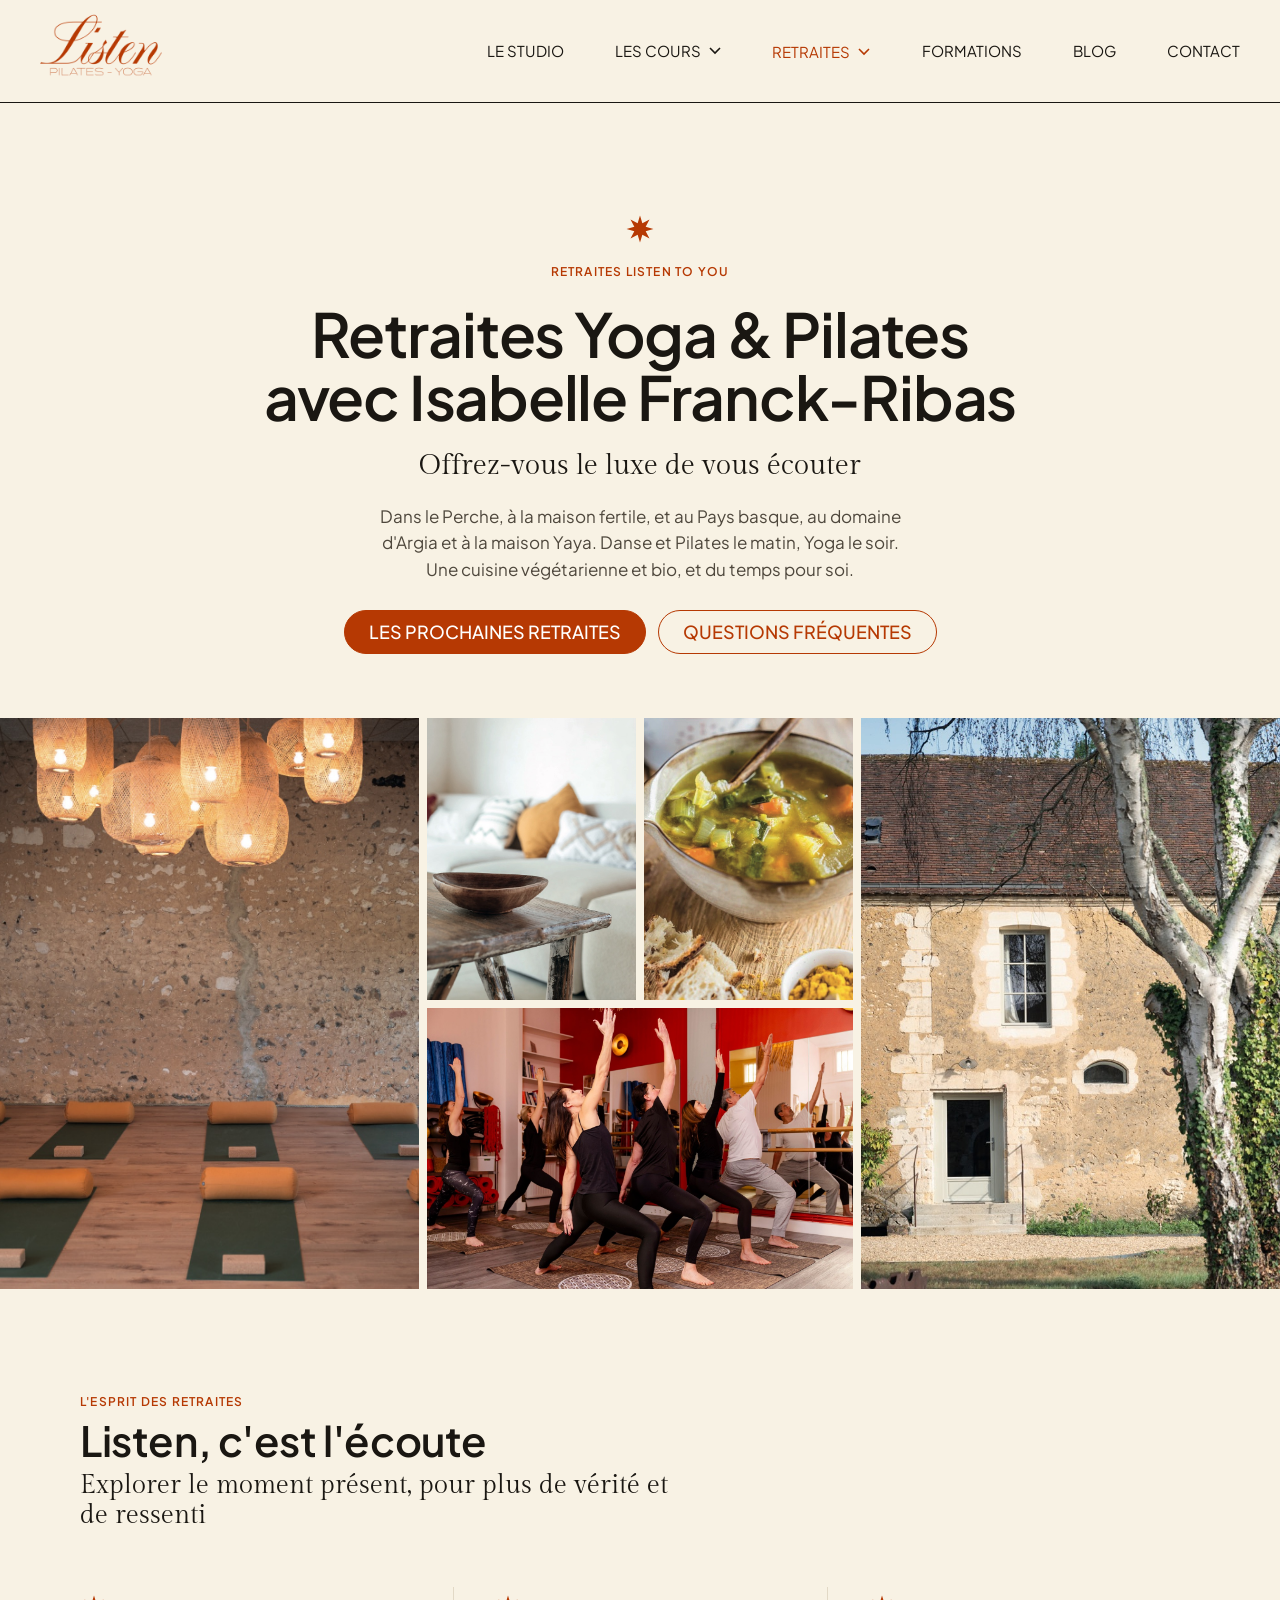
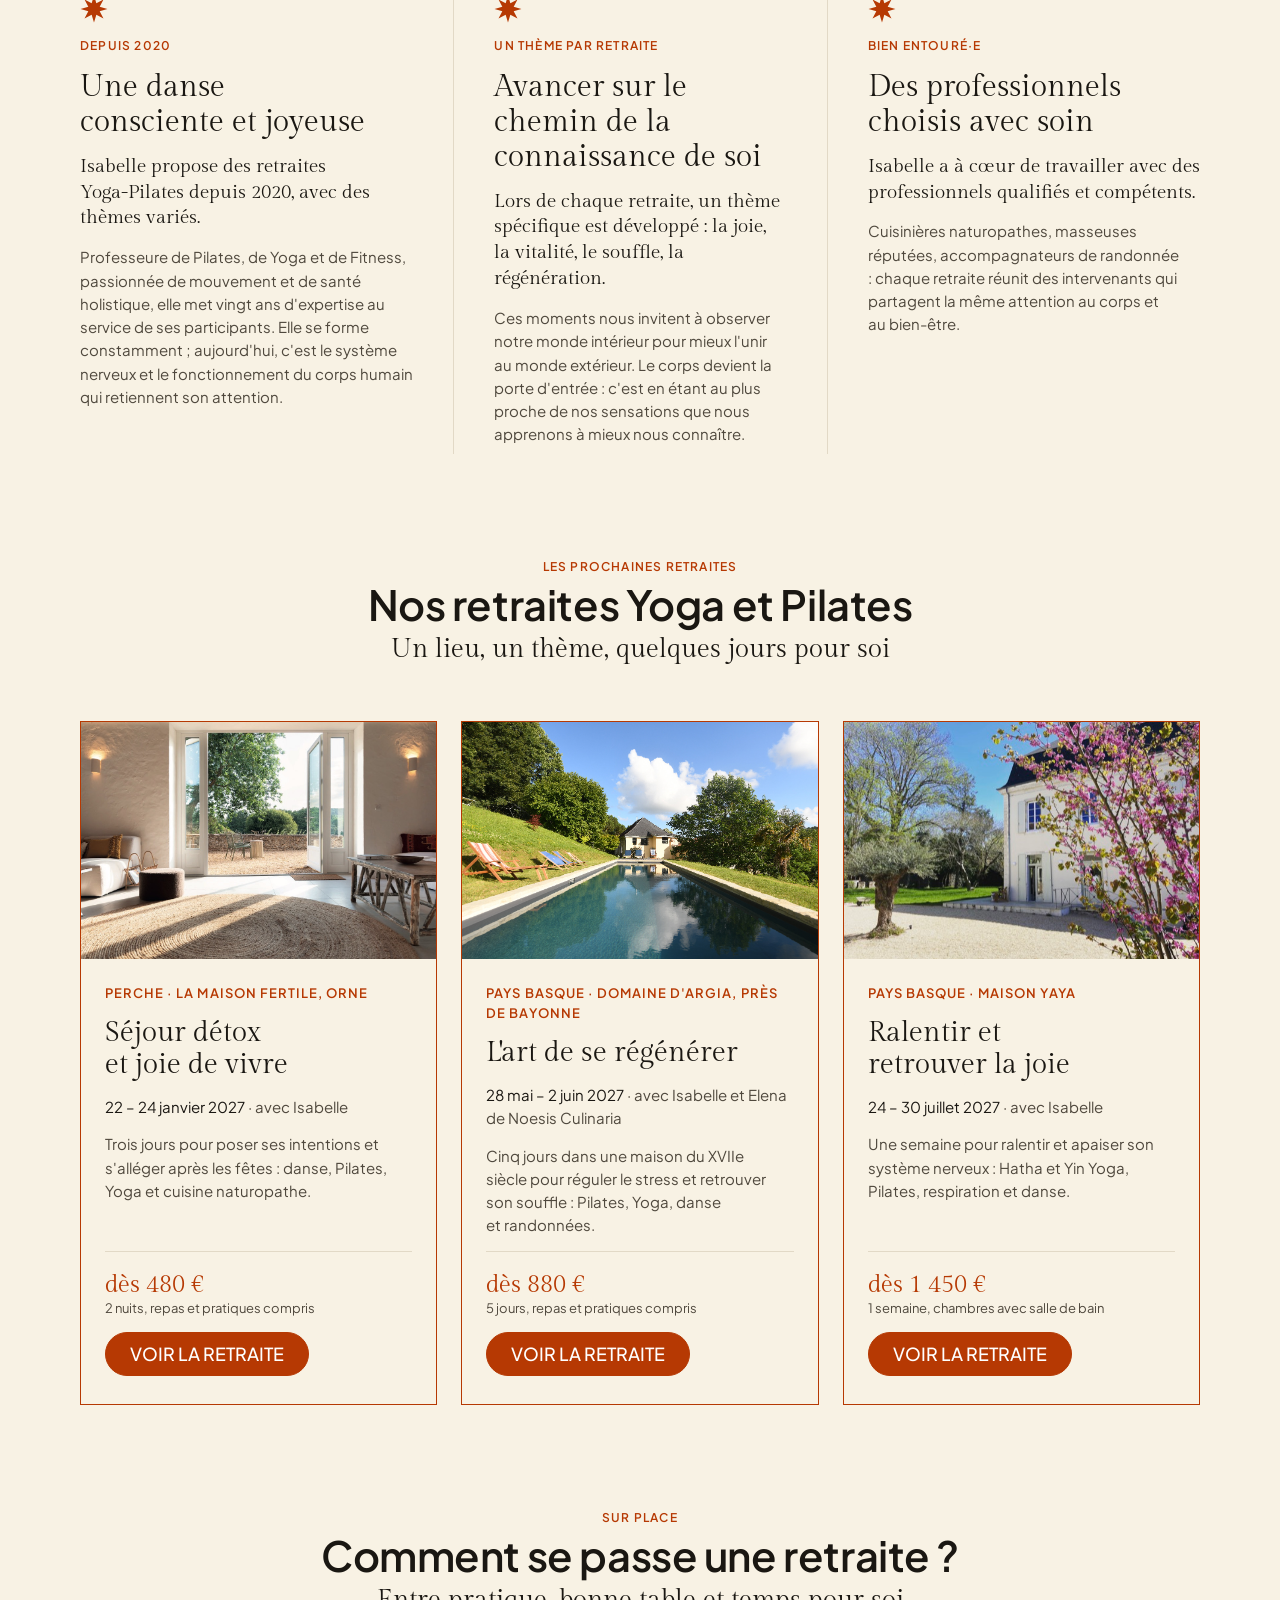
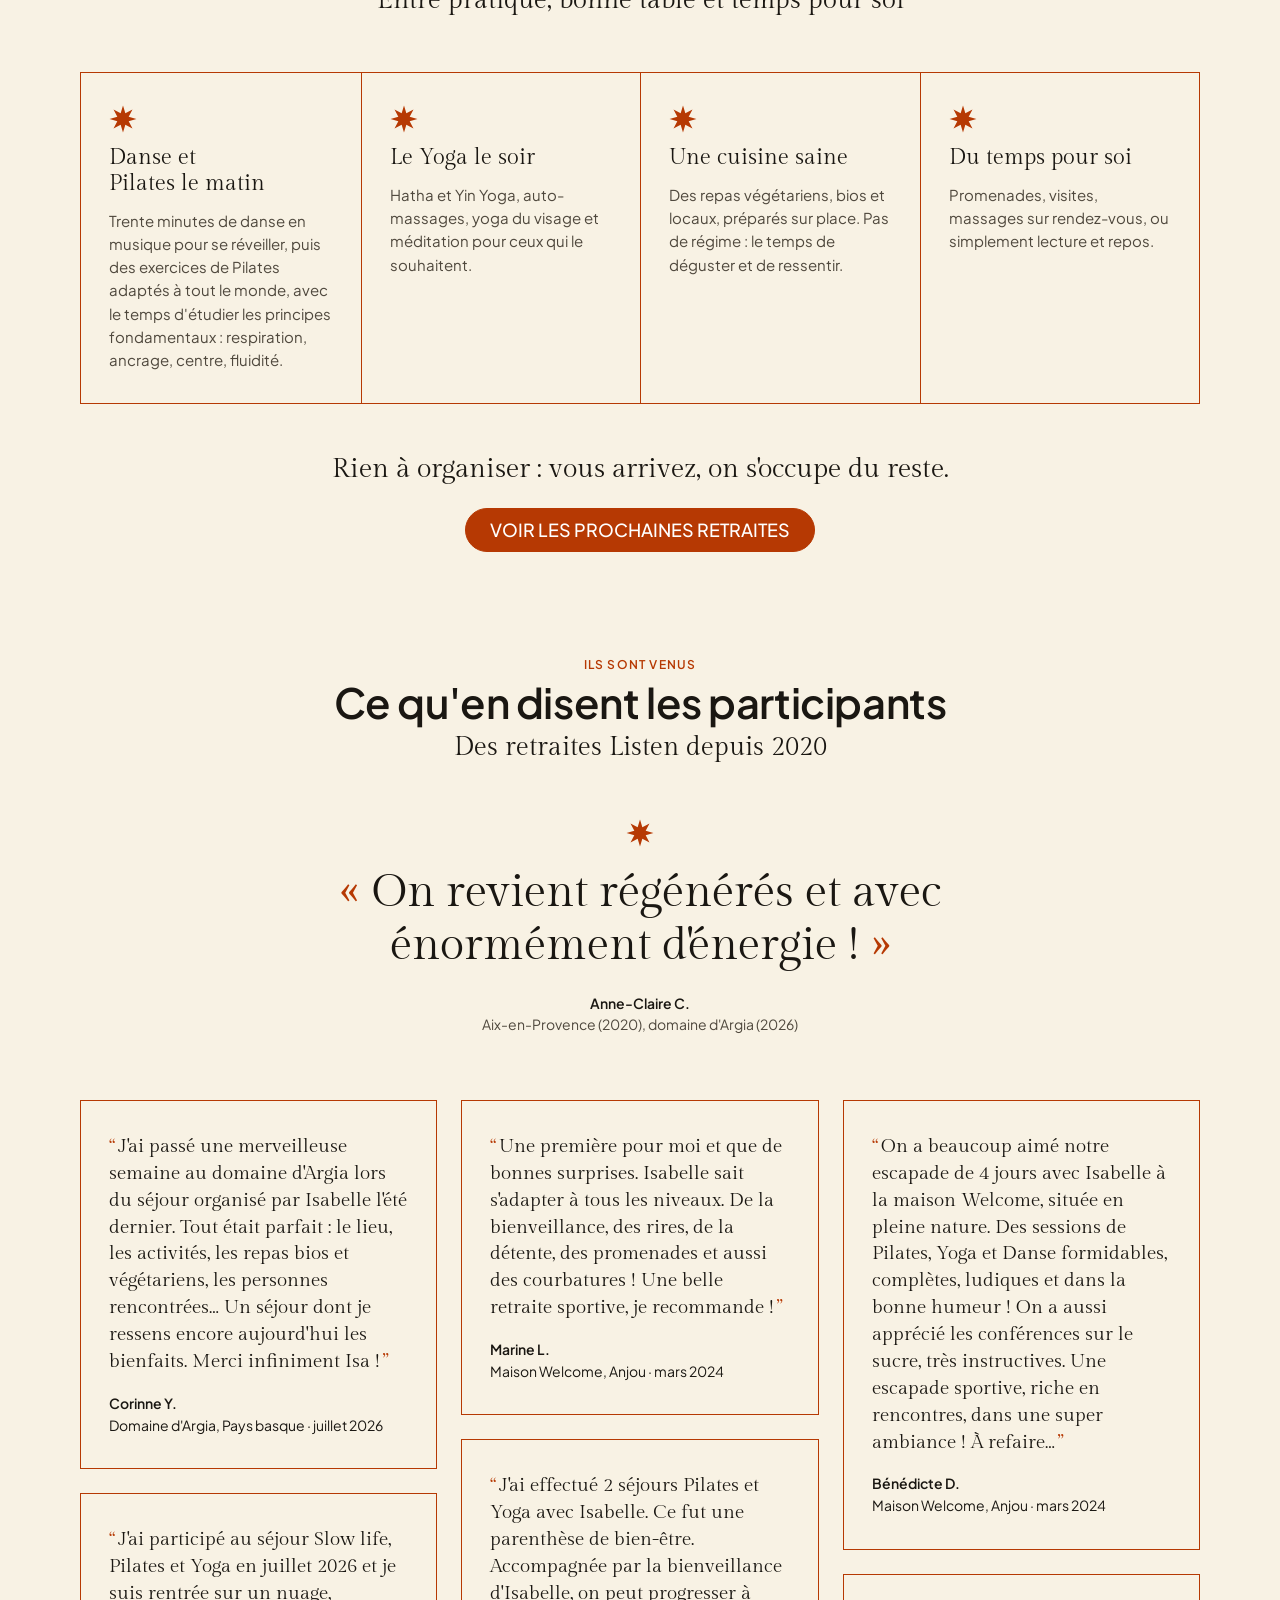
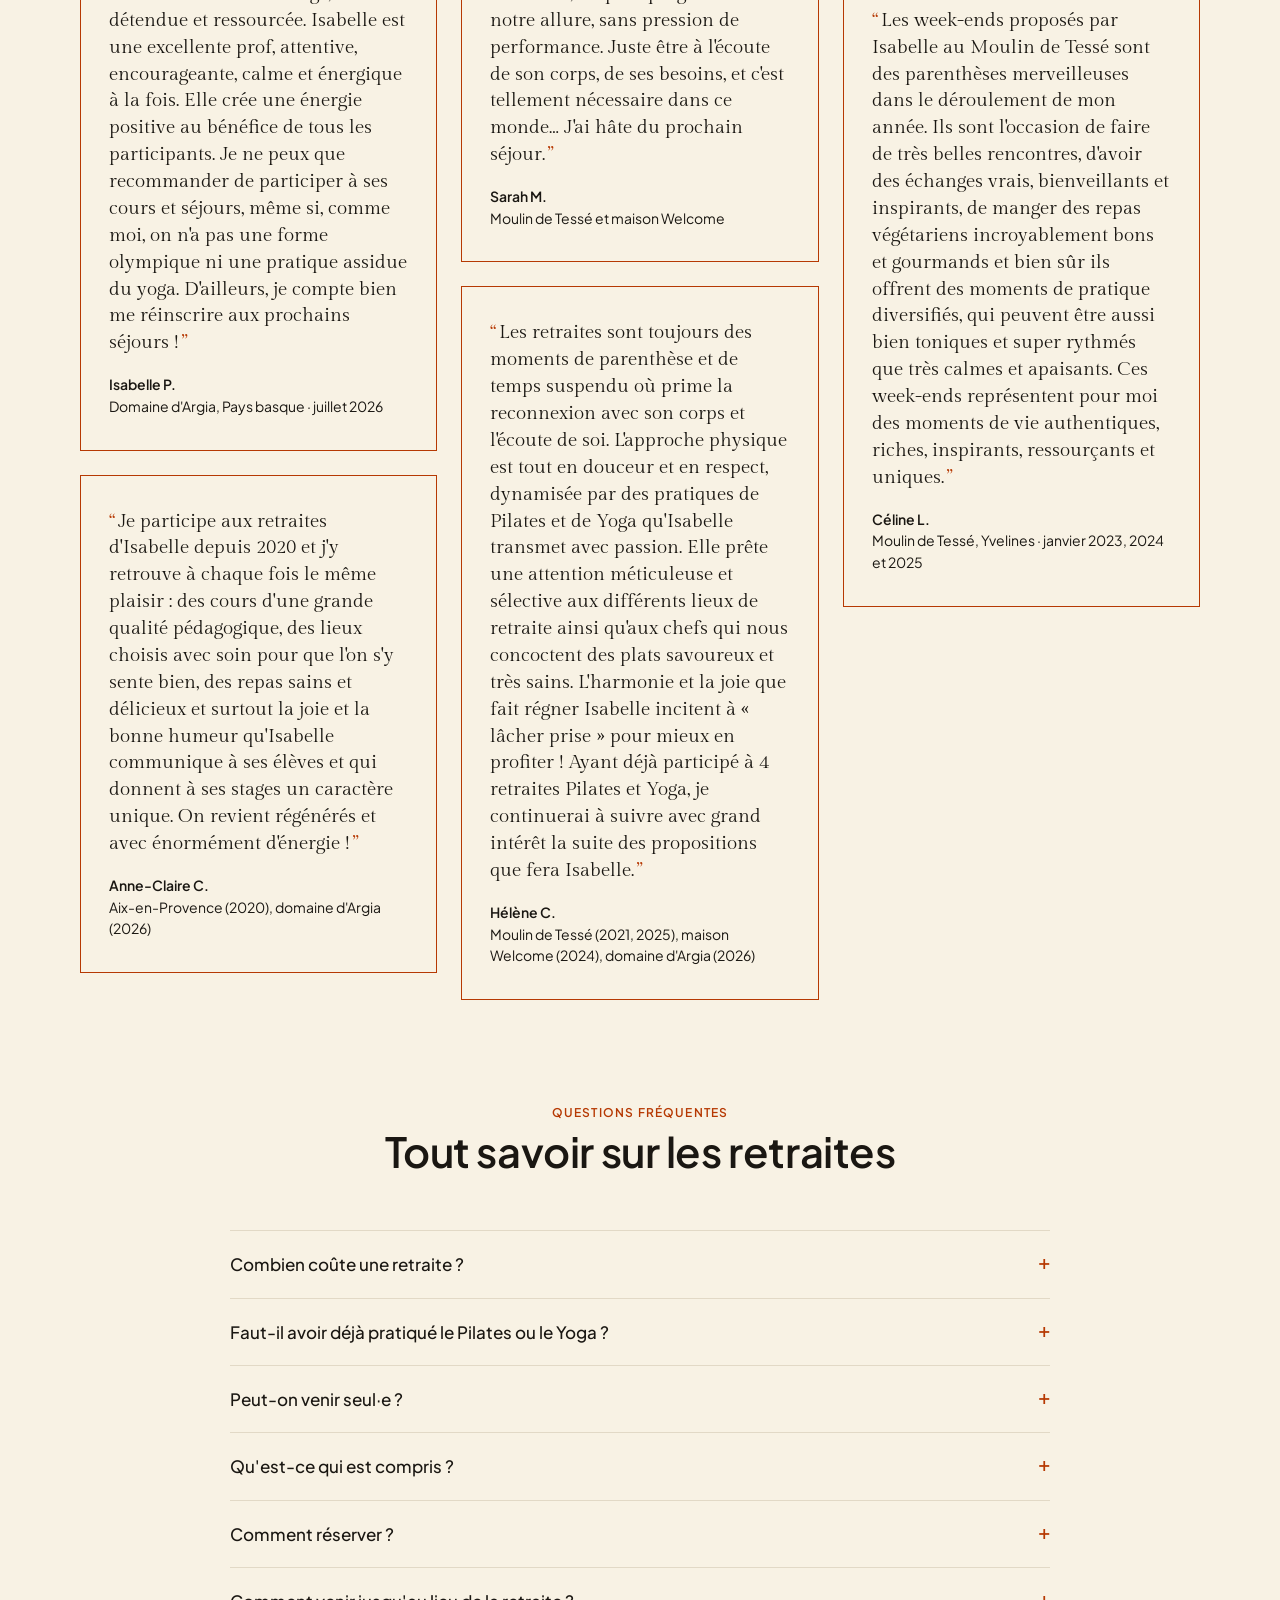
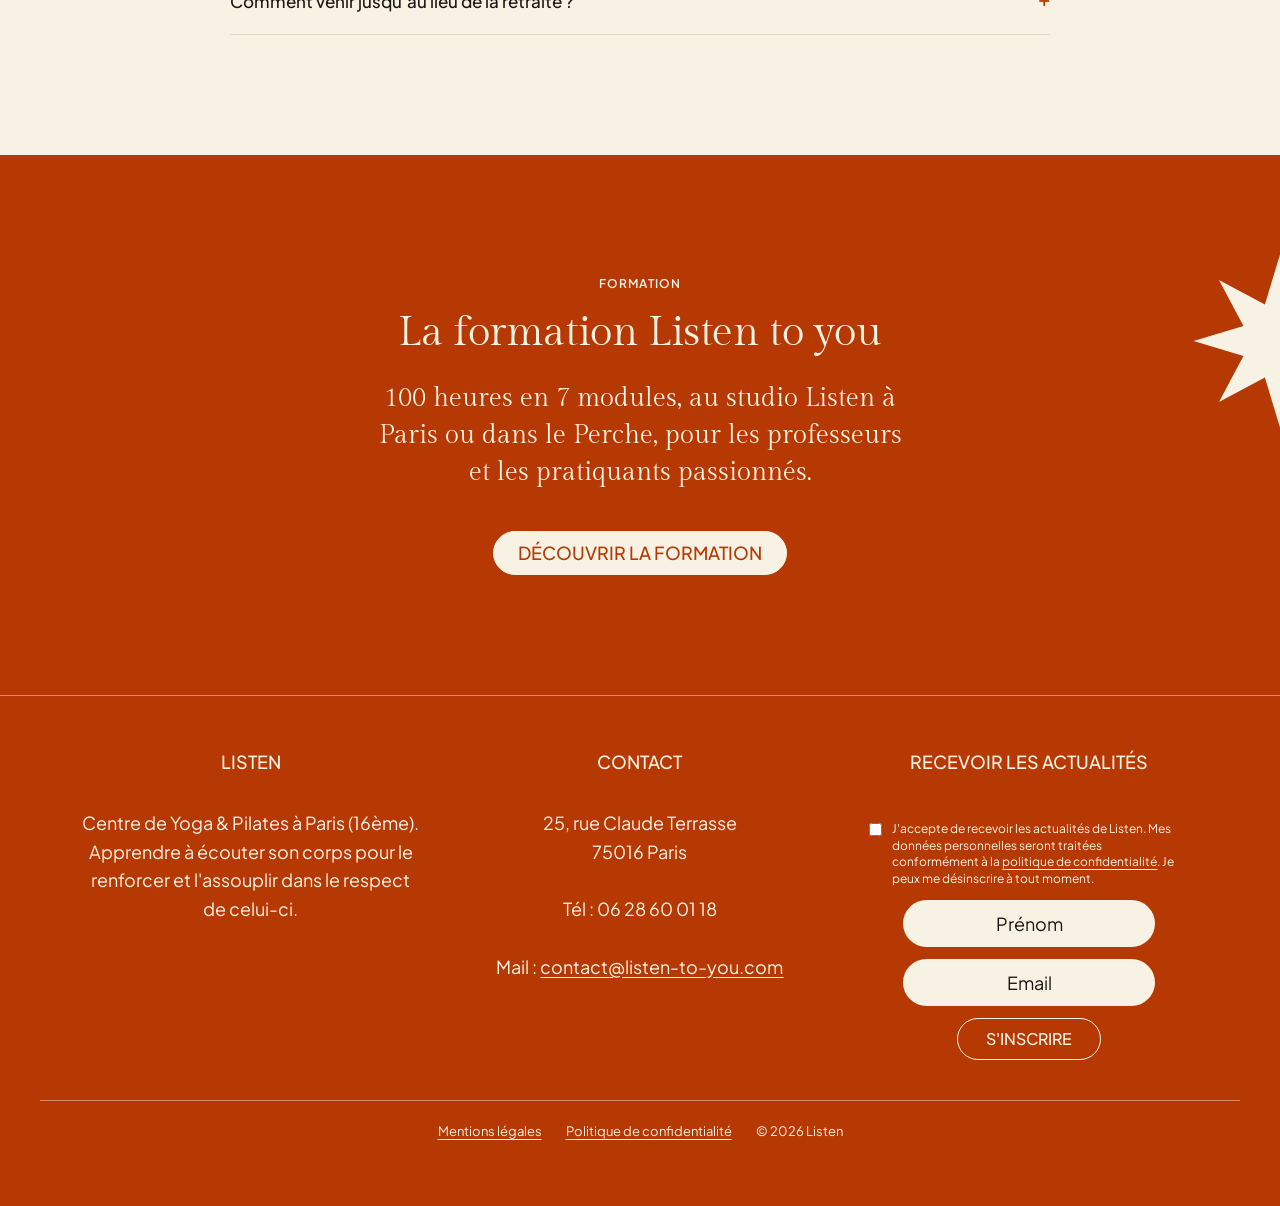
==== retraites.html @ 4baa6761 "Retours cliente : Argia et Yaya (dates, tarifs, programme, cuisine, avis) - Yaya : 24 – 30 juillet 2" ====
<!doctype html>
<html lang="fr">
<meta charset="utf-8">
<meta name="viewport" content="width=device-width, initial-scale=1, viewport-fit=cover">
<title>Retraites Yoga et Pilates · Perche et Pays basque | Listen</title>
<meta name="description" content="Retraites Yoga et Pilates avec Isabelle Franck-Ribas : week-end détox dans le Perche du 22 au 24 janvier 2027, dès 480 €, et retraite au Pays basque au printemps. Repas végétariens et bio compris.">
<meta property="og:title" content="Retraites Yoga et Pilates · Perche et Pays basque | Listen">
<meta property="og:description" content="Retraites Yoga et Pilates avec Isabelle Franck-Ribas : week-end détox dans le Perche du 22 au 24 janvier 2027, dès 480 €, et retraite au Pays basque au printemps. Repas végétariens et bio compris.">
<!-- og:image : à remplacer par l'URL absolue de l'image sur WordPress -->
<meta property="og:image" content="images/hero.jpg">
<meta property="og:type" content="website">
<!-- Données structurées : à compléter à la mise en ligne avec les URL absolues (url, logo, image) -->
<script type="application/ld+json">
{
  "@context": "https://schema.org",
  "@type": "Organization",
  "name": "Listen",
  "description": "Centre de Yoga et de Pilates à Paris (16e) qui organise des retraites Yoga et Pilates dans le Perche et au Pays basque.",
  "email": "contact@listen-to-you.com",
  "telephone": "+33 6 28 60 01 18",
  "address": { "@type": "PostalAddress", "streetAddress": "25, rue Claude Terrasse", "postalCode": "75016", "addressLocality": "Paris", "addressCountry": "FR" },
  "founder": { "@type": "Person", "name": "Isabelle Franck-Ribas", "jobTitle": "Professeure de Pilates et de Yoga" }
}
</script>
<link rel="icon" href="data:image/svg+xml,%3Csvg xmlns='http://www.w3.org/2000/svg' viewBox='0 0 100 100'%3E%3Cpolygon fill='%23B63903' points='50,2 58.4,29.7 83.9,16.1 70.3,41.6 98,50 70.3,58.4 83.9,83.9 58.4,70.3 50,98 41.6,70.3 16.1,83.9 29.7,58.4 2,50 29.7,41.6 16.1,16.1 41.6,29.7'/%3E%3C/svg%3E">
<meta name="claude:viewport-fit-sides" content="cover">
<link rel="preconnect" href="https://fonts.googleapis.com">
<link rel="preconnect" href="https://fonts.gstatic.com" crossorigin>
<link rel="stylesheet" href="https://fonts.googleapis.com/css2?family=Gilda+Display&family=Plus+Jakarta+Sans:wght@400;500;600&display=swap">
<link rel="stylesheet" href="css/retraites.css">

<svg width="0" height="0" style="position:absolute" aria-hidden="true">
  <symbol id="star" viewBox="0 0 100 100"><polygon fill="currentColor" points="50,2 58.4,29.7 83.9,16.1 70.3,41.6 98,50 70.3,58.4 83.9,83.9 58.4,70.3 50,98 41.6,70.3 16.1,83.9 29.7,58.4 2,50 29.7,41.6 16.1,16.1 41.6,29.7"/></symbol>
</svg>

<a class="skip" href="#top">Aller au contenu</a>
<header class="nav">
  <div class="wrap">
    <a class="logo" href="#top"><img src="images/logo-listen.png" alt="Listen, Pilates et Yoga" width="122" height="78"></a>
    <nav class="menu" aria-label="Menu principal">
      <a href="#">Le studio</a>
      <a href="#">Les cours <svg class="chev" viewBox="0 0 12 8" aria-hidden="true"><path d="M1 1l5 5 5-5" fill="none" stroke="currentColor" stroke-width="1.6"/></svg></a>
      <div class="has-sub">
        <a href="#top" aria-current="page">Retraites <svg class="chev" viewBox="0 0 12 8" aria-hidden="true"><path d="M1 1l5 5 5-5" fill="none" stroke="currentColor" stroke-width="1.6"/></svg></a>
        <div class="sub"><ul>
          <li><a href="sejour-perche.html"><small>Perche</small>La maison fertile</a></li>
          <li><a href="sejour-argia.html"><small>Pays basque</small>Domaine d'Argia</a></li>
          <li><a href="sejour-yaya.html"><small>Pays basque</small>Maison Yaya</a></li>
        </ul></div>
      </div>
      <a href="formations.html">Formations</a>
      <a href="#">Blog</a>
      <a href="#">Contact</a>
    </nav>
    <details class="menu-m">
      <summary>Menu</summary>
      <nav aria-label="Menu principal">
        <a href="#">Le studio</a>
        <a href="#">Les cours</a>
        <a href="#top" aria-current="page">Retraites</a>
        <a class="subl" href="sejour-perche.html">Perche · La maison fertile</a>
        <a class="subl" href="sejour-argia.html">Pays basque · Domaine d'Argia</a>
        <a class="subl" href="sejour-yaya.html">Pays basque · Maison Yaya</a>
        <a href="formations.html">Formations</a>
        <a href="#">Blog</a>
        <a href="#">Contact</a>
      </nav>
    </details>
  </div>
</header>

<main id="top">
  <!-- ============ HERO : les mots recherchés dans le H1, la phrase d'Isabelle en sous-titre ============ -->
  <section class="hero wrap" aria-labelledby="t-hero">
    <svg class="star" aria-hidden="true"><use href="#star"/></svg>
    <p class="kicker">Retraites Listen to you</p>
    <h1 id="t-hero">Retraites Yoga &amp; Pilates avec Isabelle Franck-Ribas</h1>
    <p class="sub">Offrez-vous le luxe de vous écouter</p>
    <p>Dans le Perche, à la maison fertile, et au Pays basque, au domaine d'Argia et à la maison Yaya. Danse et Pilates le matin, Yoga le soir. Une cuisine végétarienne et bio, et du temps pour soi.</p>
    <div class="hero-cta">
      <a class="btn" href="#retraites">Les prochaines retraites</a>
      <a class="btn btn-ghost" href="#faq">Questions fréquentes</a>
    </div>
  </section>

  <!-- ============ GALERIE D'OUVERTURE ============ -->
  <section class="gallery-band" aria-label="Les retraites en images">
    <div class="gallery">
      <img src="images/lieu-studio.jpg" alt="La salle de pratique de la maison fertile, dans le Perche, sous des suspensions en osier" loading="lazy" width="1066" height="1259">
      <img src="images/lieu-salon-detail.jpg" alt="Un canapé aux coussins colorés dans le salon de la maison fertile" loading="lazy" width="710" height="887">
      <img src="images/sejour-cuisine.jpg" alt="Un bouillon de légumes maison servi pendant une retraite" loading="lazy" width="1080" height="1069">
      <img src="images/studio-yoga.jpg" alt="Une séance de Hatha Yoga en groupe avec Isabelle" loading="lazy" width="1400" height="934">
      <img src="images/lieu-facade.jpg" alt="La façade en pierre de la maison fertile, dans le Perche" loading="lazy" width="700" height="883">
    </div>
  </section>

  <!-- ============ L'ESPRIT DES RETRAITES : trois colonnes, avant les dates ============ -->
  <section class="wrap" id="esprit" aria-labelledby="t-esprit">
    <div class="head">
      <p class="kicker">L'esprit des retraites</p>
      <h2 id="t-esprit">Listen, c'est l'écoute</h2>
      <p class="serif">Explorer le moment présent, pour plus de vérité et de ressenti</p>
    </div>
    <div class="spirit">
      <div class="spirit-col">
        <svg class="star" aria-hidden="true"><use href="#star"/></svg>
        <p class="kicker">Depuis 2020</p>
        <h3>Une danse consciente et joyeuse</h3>
        <p class="lede">Isabelle propose des retraites Yoga-Pilates depuis 2020, avec des thèmes variés.</p>
        <p>Professeure de Pilates, de Yoga et de Fitness, passionnée de mouvement et de santé holistique, elle met vingt ans d'expertise au service de ses participants. Elle se forme constamment ; aujourd'hui, c'est le système nerveux et le fonctionnement du corps humain qui retiennent son attention.</p>
      </div>
      <div class="spirit-col">
        <svg class="star" aria-hidden="true"><use href="#star"/></svg>
        <p class="kicker">Un thème par retraite</p>
        <h3>Avancer sur le chemin de la connaissance de soi</h3>
        <p class="lede">Lors de chaque retraite, un thème spécifique est développé : la joie, la vitalité, le souffle, la régénération.</p>
        <p>Ces moments nous invitent à observer notre monde intérieur pour mieux l'unir au monde extérieur. Le corps devient la porte d'entrée : c'est en étant au plus proche de nos sensations que nous apprenons à mieux nous connaître.</p>
      </div>
      <div class="spirit-col">
        <svg class="star" aria-hidden="true"><use href="#star"/></svg>
        <p class="kicker">Bien entouré·e</p>
        <h3>Des professionnels choisis avec soin</h3>
        <p class="lede">Isabelle a à cœur de travailler avec des professionnels qualifiés et compétents.</p>
        <p>Cuisinières naturopathes, masseuses réputées, accompagnateurs de randonnée : chaque retraite réunit des intervenants qui partagent la même attention au corps et au bien-être.</p>
      </div>
    </div>
  </section>

  <!-- ============ RETRAITES : remontées, une carte par lieu et sa prochaine retraite ============ -->
  <section class="wrap" id="retraites" aria-labelledby="t-retraites">
    <div class="head">
      <p class="kicker">Les prochaines retraites</p>
      <h2 id="t-retraites">Nos retraites Yoga et Pilates</h2>
      <p class="serif">Un lieu, un thème, quelques jours pour soi</p>
    </div>

    <div class="retreats">
      <article class="card">
        <img class="pic" src="images/lieu-salon.jpg" alt="Le salon de la maison fertile, ouvert sur la terrasse" loading="lazy" width="1075" height="732">
        <div class="body">
          <p class="place-tag">Perche · La maison fertile, Orne</p>
          <h3>Séjour détox et joie de vivre</h3>
          <p class="where"><time datetime="2027-01-22">22 – 24 janvier 2027</time> <span>· avec Isabelle</span></p>
          <p class="desc">Trois jours pour poser ses intentions et s'alléger après les fêtes : danse, Pilates, Yoga et cuisine naturopathe.</p>
          <div class="foot">
            <p class="meta"><b>dès 480 €</b><span>2 nuits, repas et pratiques compris</span></p>
            <!-- Sur le site : /retraites/perche -->
            <a class="btn" href="sejour-perche.html">Voir la retraite</a>
          </div>
        </div>
      </article>

      <article class="card">
        <img class="pic" src="images/argia-piscine.jpg" alt="La piscine du domaine d'Argia, au pied d'une colline verte" loading="lazy" width="1181" height="787">
        <div class="body">
          <p class="place-tag">Pays basque · Domaine d'Argia, près de Bayonne</p>
          <h3>L'art de se régénérer</h3>
          <p class="where"><time datetime="2027-05-28">28 mai – 2 juin 2027</time> <span>· avec Isabelle et Elena de Noesis Culinaria</span></p>
          <p class="desc">Cinq jours dans une maison du XVIIe siècle pour réguler le stress et retrouver son souffle : Pilates, Yoga, danse et randonnées.</p>
          <div class="foot">
            <p class="meta"><b>dès 880 €</b><span>5 jours, repas et pratiques compris</span></p>
            <!-- Sur le site : /retraites/argia -->
            <a class="btn" href="sejour-argia.html">Voir la retraite</a>
          </div>
        </div>
      </article>

      <article class="card">
        <img class="pic" src="images/yaya-exterieur.jpg" alt="La maison Yaya, façade blanche et arbre de Judée en fleurs" loading="lazy" width="595" height="440">
        <div class="body">
          <p class="place-tag">Pays basque · Maison Yaya</p>
          <h3>Ralentir et retrouver la joie</h3>
          <p class="where"><time datetime="2027-07-24">24 – 30 juillet 2027</time> <span>· avec Isabelle</span></p>
          <p class="desc">Une semaine pour ralentir et apaiser son système nerveux : Hatha et Yin Yoga, Pilates, respiration et danse.</p>
          <div class="foot">
            <p class="meta"><b>dès 1 450 €</b><span>1 semaine, chambres avec salle de bain</span></p>
            <!-- Sur le site : /retraites/yaya -->
            <a class="btn" href="sejour-yaya.html">Voir la retraite</a>
          </div>
        </div>
      </article>
    </div>
  </section>

  <!-- ============ COMMENT ÇA SE PASSE ============ -->
  <section class="wrap" aria-labelledby="t-how">
    <div class="head">
      <p class="kicker">Sur place</p>
      <h2 id="t-how">Comment se passe une retraite ?</h2>
      <p class="serif">Entre pratique, bonne table et temps pour soi</p>
    </div>
    <div class="how">
      <div><svg class="star" aria-hidden="true"><use href="#star"/></svg><h3>Danse et Pilates le matin</h3><p>Trente minutes de danse en musique pour se réveiller, puis des exercices de Pilates adaptés à tout le monde, avec le temps d'étudier les principes fondamentaux : respiration, ancrage, centre, fluidité.</p></div>
      <div><svg class="star" aria-hidden="true"><use href="#star"/></svg><h3>Le Yoga le soir</h3><p>Hatha et Yin Yoga, auto-massages, yoga du visage et méditation pour ceux qui le souhaitent.</p></div>
      <div><svg class="star" aria-hidden="true"><use href="#star"/></svg><h3>Une cuisine saine</h3><p>Des repas végétariens, bios et locaux, préparés sur place. Pas de régime : le temps de déguster et de ressentir.</p></div>
      <div><svg class="star" aria-hidden="true"><use href="#star"/></svg><h3>Du temps pour soi</h3><p>Promenades, visites, massages sur rendez-vous, ou simplement lecture et repos.</p></div>
    </div>
    <div class="how-cta">
      <p>Rien à organiser : vous arrivez, on s'occupe du reste.</p>
      <a class="btn" href="#retraites">Voir les prochaines retraites</a>
    </div>
  </section>

  <!-- ============ AVIS : témoignages fournis par Isabelle (Documentation/temoignages retaites.docx) ============ -->
  <section class="wrap" id="avis" aria-labelledby="t-avis">
    <div class="head">
      <p class="kicker">Ils sont venus</p>
      <h2 id="t-avis">Ce qu'en disent les participants</h2>
      <p class="serif">Des retraites Listen depuis 2020</p>
    </div>
    <figure class="voice-feature">
      <svg class="star" aria-hidden="true"><use href="#star"/></svg>
      <blockquote>On revient régénérés et avec énormément d'énergie !</blockquote>
      <figcaption><b>Anne-Claire C.</b>Aix-en-Provence (2020), domaine d'Argia (2026)</figcaption>
    </figure>
    <div class="voices">
      <figure class="voice"><blockquote>J'ai passé une merveilleuse semaine au domaine d'Argia lors du séjour organisé par Isabelle l'été dernier. Tout était parfait : le lieu, les activités, les repas bios et végétariens, les personnes rencontrées… Un séjour dont je ressens encore aujourd'hui les bienfaits. Merci infiniment Isa !</blockquote><figcaption><b>Corinne Y.</b>Domaine d'Argia, Pays basque · juillet 2026</figcaption></figure>
      <figure class="voice"><blockquote>J'ai participé au séjour Slow life, Pilates et Yoga en juillet 2026 et je suis rentrée sur un nuage, détendue et ressourcée. Isabelle est une excellente prof, attentive, encourageante, calme et énergique à la fois. Elle crée une énergie positive au bénéfice de tous les participants. Je ne peux que recommander de participer à ses cours et séjours, même si, comme moi, on n'a pas une forme olympique ni une pratique assidue du yoga. D'ailleurs, je compte bien me réinscrire aux prochains séjours !</blockquote><figcaption><b>Isabelle P.</b>Domaine d'Argia, Pays basque · juillet 2026</figcaption></figure>
      <figure class="voice"><blockquote>Je participe aux retraites d'Isabelle depuis 2020 et j'y retrouve à chaque fois le même plaisir : des cours d'une grande qualité pédagogique, des lieux choisis avec soin pour que l'on s'y sente bien, des repas sains et délicieux et surtout la joie et la bonne humeur qu'Isabelle communique à ses élèves et qui donnent à ses stages un caractère unique. On revient régénérés et avec énormément d'énergie !</blockquote><figcaption><b>Anne-Claire C.</b>Aix-en-Provence (2020), domaine d'Argia (2026)</figcaption></figure>
      <figure class="voice"><blockquote>Une première pour moi et que de bonnes surprises. Isabelle sait s'adapter à tous les niveaux. De la bienveillance, des rires, de la détente, des promenades et aussi des courbatures ! Une belle retraite sportive, je recommande !</blockquote><figcaption><b>Marine L.</b>Maison Welcome, Anjou · mars 2024</figcaption></figure>
      <figure class="voice"><blockquote>J'ai effectué 2 séjours Pilates et Yoga avec Isabelle. Ce fut une parenthèse de bien-être. Accompagnée par la bienveillance d'Isabelle, on peut progresser à notre allure, sans pression de performance. Juste être à l'écoute de son corps, de ses besoins, et c'est tellement nécessaire dans ce monde… J'ai hâte du prochain séjour.</blockquote><figcaption><b>Sarah M.</b>Moulin de Tessé et maison Welcome</figcaption></figure>
      <figure class="voice"><blockquote>Les retraites sont toujours des moments de parenthèse et de temps suspendu où prime la reconnexion avec son corps et l'écoute de soi. L'approche physique est tout en douceur et en respect, dynamisée par des pratiques de Pilates et de Yoga qu'Isabelle transmet avec passion. Elle prête une attention méticuleuse et sélective aux différents lieux de retraite ainsi qu'aux chefs qui nous concoctent des plats savoureux et très sains. L'harmonie et la joie que fait régner Isabelle incitent à « lâcher prise » pour mieux en profiter ! Ayant déjà participé à 4 retraites Pilates et Yoga, je continuerai à suivre avec grand intérêt la suite des propositions que fera Isabelle.</blockquote><figcaption><b>Hélène C.</b>Moulin de Tessé (2021, 2025), maison Welcome (2024), domaine d'Argia (2026)</figcaption></figure>
      <figure class="voice"><blockquote>On a beaucoup aimé notre escapade de 4 jours avec Isabelle à la maison Welcome, située en pleine nature. Des sessions de Pilates, Yoga et Danse formidables, complètes, ludiques et dans la bonne humeur ! On a aussi apprécié les conférences sur le sucre, très instructives. Une escapade sportive, riche en rencontres, dans une super ambiance ! À refaire…</blockquote><figcaption><b>Bénédicte D.</b>Maison Welcome, Anjou · mars 2024</figcaption></figure>
      <figure class="voice"><blockquote>Les week-ends proposés par Isabelle au Moulin de Tessé sont des parenthèses merveilleuses dans le déroulement de mon année. Ils sont l'occasion de faire de très belles rencontres, d'avoir des échanges vrais, bienveillants et inspirants, de manger des repas végétariens incroyablement bons et gourmands et bien sûr ils offrent des moments de pratique diversifiés, qui peuvent être aussi bien toniques et super rythmés que très calmes et apaisants. Ces week-ends représentent pour moi des moments de vie authentiques, riches, inspirants, ressourçants et uniques.</blockquote><figcaption><b>Céline L.</b>Moulin de Tessé, Yvelines · janvier 2023, 2024 et 2025</figcaption></figure>
    </div>
  </section>

  <!-- ============ FAQ ============ -->
  <section class="wrap" id="faq" aria-labelledby="t-faq">
    <div class="head">
      <p class="kicker">Questions fréquentes</p>
      <h2 id="t-faq">Tout savoir sur les retraites</h2>
    </div>
    <div class="faq">
      <details><summary>Combien coûte une retraite ?</summary><p>La retraite dans le Perche coûte de 480 à 580 € par personne selon la chambre, pour deux nuits avec les repas et les pratiques. Au domaine d'Argia, comptez de 880 à 1 100 € par personne pour cinq jours. À la maison Yaya, de 1 450 à 1 800 € par personne pour la semaine.</p></details>
      <details><summary>Faut-il avoir déjà pratiqué le Pilates ou le Yoga ?</summary><p>Non. Les exercices sont adaptés à tout le monde, que vous débutiez ou que vous pratiquiez déjà.</p></details>
      <details><summary>Peut-on venir seul·e ?</summary><p>Oui. Les tarifs sont par personne, en chambre partagée avec d'autres participants.</p></details>
      <details><summary>Qu'est-ce qui est compris ?</summary><p>L'hébergement avec le linge, les repas végétariens et bios, les pratiques avec Isabelle et les promenades. Le trajet et les massages restent à votre charge.</p></details>
      <details><summary>Comment réserver ?</summary><p>Envoyez votre demande depuis la page de la retraite. Isabelle vous répond personnellement, puis un acompte de 30 % par virement confirme votre place.</p></details>
      <details><summary>Comment venir jusqu'au lieu de la retraite ?</summary><p>Une fiche « infos pratiques » détaillant l'accès vous est envoyée à la réservation. Le trajet n'est pas compris dans le prix.</p></details>
    </div>
  </section>

  <!-- ============ FORMATION : la formation a sa propre page, il ne reste qu'un renvoi ============ -->
  <section class="band" id="formation" aria-labelledby="t-formation">
    <svg class="band-star" aria-hidden="true"><use href="#star"/></svg>
    <div class="wrap">
      <div class="head">
        <p class="kicker">Formation</p>
        <h2 id="t-formation">La formation Listen to you</h2>
        <p class="serif">100 heures en 7 modules, au studio Listen à Paris ou dans le Perche, pour les professeurs et les pratiquants passionnés.</p>
        <!-- Sur le site : lien vers /formation -->
        <a class="btn" href="formations.html">Découvrir la formation</a>
      </div>
    </div>
  </section>
</main>

<footer>
  <div class="wrap">
    <div>
      <h2>Listen</h2>
      <p>Centre de Yoga &amp; Pilates à Paris (16ème).</p>
      <p>Apprendre à écouter son corps pour le renforcer et l'assouplir dans le respect de celui-ci.</p>
    </div>
    <div>
      <h2>Contact</h2>
      <address>25, rue Claude Terrasse<br>75016 Paris<br><br>Tél : 06 28 60 01 18<br><br>Mail : <a href="mailto:contact@listen-to-you.com">contact@listen-to-you.com</a></address>
    </div>
    <form class="news" id="actus" onsubmit="event.preventDefault()">
      <h2>Recevoir les actualités</h2>
      <label class="ok"><input id="n-ok" type="checkbox" name="consent" required><span>J'accepte de recevoir les actualités de Listen. Mes données personnelles seront traitées conformément à la <a href="#">politique de confidentialité</a>. Je peux me désinscrire à tout moment.</span></label>
      <input id="n-prenom" type="text" name="prenom" placeholder="Prénom" aria-label="Prénom" autocomplete="given-name">
      <input id="n-email" type="email" name="email" placeholder="Email" aria-label="E-mail" autocomplete="email">
      <button type="submit">S'inscrire</button>
    </form>
  </div>
  <div class="wrap legal">
    <a href="#">Mentions légales</a>
    <a href="#">Politique de confidentialité</a>
    <span>© 2026 Listen</span>
  </div>
</footer>
---- css/retraites.css ----
/* DA Listen (Figma "Site Listen") : fond beige partout, jamais de fond blanc ; cartes en contour orange 1px.
   Page « Retraites » (version SEO) : hero, galerie, l'esprit des retraites (3 colonnes), prochaines retraites (une carte par lieu), comment ça se passe, avis, FAQ, renvoi vers la formation. */
:root {
  --beige: #F8F2E4;
  --ink: #1A1712;
  --ink-soft: #4F483D;
  --line: #E2D9C6;
  --divider: #C9B98F;
  --orange: #B63903;
  --on-orange: #FFFFFF;
  --placeholder: #D9D9D9;

  --f-title: "Plus Jakarta Sans", system-ui, -apple-system, "Segoe UI", sans-serif;
  --f-serif: "Gilda Display", Georgia, "Times New Roman", serif;

  --margin: 40px;
  color-scheme: light;
}
* { box-sizing: border-box; }
body { margin: 0; background: var(--beige); color: var(--ink); font-family: var(--f-title); font-size: 1.0625rem; line-height: 1.55; -webkit-font-smoothing: antialiased; }
h1, h2, h3, h4 { margin: 0; font-weight: 400; text-wrap: balance; }
p { margin: 0; }
a { color: var(--orange); }
:focus-visible { outline: 2px solid var(--orange); outline-offset: 3px; }
svg { display: block; }
img { max-width: 100%; }

.wrap { max-width: 1200px; margin-inline: auto; padding-left: max(var(--margin), env(safe-area-inset-left, 0px)); padding-right: max(var(--margin), env(safe-area-inset-right, 0px)); }
@media (max-width: 640px) { :root { --margin: 16px; } }

.star { color: var(--orange); width: 28px; height: 28px; flex: none; }
.kicker { font-size: 0.75rem; font-weight: 600; letter-spacing: 0.1em; text-transform: uppercase; color: var(--orange); }
.serif { font-family: var(--f-serif); }

.btn {
  display: inline-flex; align-items: center; justify-content: center; gap: 8px;
  font: 500 1.125rem/1 var(--f-title); text-transform: uppercase;
  padding: 12px 24px; border-radius: 34px; border: 1px solid var(--orange);
  background: var(--orange); color: var(--on-orange); text-decoration: none; cursor: pointer;
  transition: filter .15s ease;
}
.btn:hover { filter: brightness(1.08); }
/* Pastille d'état, non cliquable */
.soon { display: inline-flex; align-items: center; gap: 8px; padding: 8px 16px; border: 1px dashed currentColor; border-radius: 34px; font-size: 0.8125rem; font-weight: 500; letter-spacing: 0.06em; text-transform: uppercase; }
.soon::before { content: ""; width: 7px; height: 7px; border-radius: 50%; background: currentColor; }

/* ---------- Navigation (Nav-bar du DS) ---------- */
.nav { background: var(--beige); border-bottom: 1px solid var(--ink); position: sticky; top: env(safe-area-inset-top, 0px); z-index: 25; }
.nav .wrap { max-width: 1440px; display: flex; justify-content: space-between; align-items: center; gap: 12px; padding-block: 12px; }
.logo img { display: block; width: 122px; height: auto; }
.menu { display: flex; align-items: center; gap: clamp(24px, 4vw, 60px); }
.menu a { color: var(--ink); font-size: 0.9375rem; line-height: 1.2; text-transform: uppercase; text-decoration: none; white-space: nowrap; display: inline-flex; align-items: center; gap: 8px; }
.menu a:hover, .menu a[aria-current="page"] { color: var(--orange); }
.menu .chev { width: 12px; height: 8px; }
/* Sous-menu Retraites : les pages lieux, au survol et au clavier */
.has-sub { position: relative; }
.has-sub .sub { display: none; position: absolute; top: 100%; left: 50%; translate: -50% 0; padding-top: 14px; z-index: 30; }
.has-sub:hover .sub, .has-sub:focus-within .sub { display: block; }
.has-sub:hover > a .chev, .has-sub:focus-within > a .chev { rotate: 180deg; }
.sub ul { list-style: none; margin: 0; padding: 8px 0; background: var(--beige); border: 1px solid var(--orange); min-width: 280px; }
.sub a { display: grid; gap: 2px; padding: 10px 20px; text-transform: none; white-space: nowrap; }
.sub a small { font-size: 0.75rem; letter-spacing: 0.08em; text-transform: uppercase; color: var(--ink-soft); }
.sub a:hover small { color: var(--orange); }
.menu a.is-section { color: var(--orange); }
.menu-m nav a.subl { padding-left: 20px; text-transform: none; font-size: 0.9375rem; }
.menu-m { display: none; }
.menu-m summary { list-style: none; cursor: pointer; font-size: 0.9375rem; text-transform: uppercase; border: 1px solid var(--orange); color: var(--orange); border-radius: 34px; padding: 8px 18px; }
.menu-m summary::-webkit-details-marker { display: none; }
.menu-m nav { position: absolute; left: 0; right: 0; top: 100%; background: var(--beige); border-bottom: 1px solid var(--ink); padding: 8px max(var(--margin), env(safe-area-inset-left, 0px)) 16px; display: grid; }
.menu-m nav a { color: var(--ink); text-decoration: none; text-transform: uppercase; font-size: 0.9375rem; padding: 12px 0; border-top: 1px solid var(--line); }
.menu-m nav a[aria-current="page"] { color: var(--orange); }

/* ---------- Hero : texte seul, centré ---------- */
.hero { display: grid; justify-items: center; text-align: center; gap: 20px; padding-block: 112px 0; }
.hero h1 { font-weight: 600; font-size: clamp(2.2rem, 5vw, 3.8rem); line-height: 1.04; letter-spacing: -0.02em; max-width: 20ch; }
.hero .sub { font-family: var(--f-serif); font-size: clamp(1.3rem, 2.4vw, 1.75rem); line-height: 1.25; max-width: 36rem; }
.hero > p:not(.sub):not(.kicker) { color: var(--ink-soft); max-width: 34rem; }
.hero-cta { display: flex; flex-wrap: wrap; gap: 12px; justify-content: center; margin-top: 8px; }
.btn-ghost { background: transparent; color: var(--orange); }

/* ---------- Galerie d'ouverture ---------- */
/* Pleine largeur, de bord à bord, juste sous le CTA du hero */
.gallery-band { margin-top: 64px; }
.gallery { display: grid; grid-template-columns: 2fr 1fr 1fr 2fr; grid-template-rows: repeat(2, clamp(200px, 22vw, 340px)); gap: 8px; }
.gallery img { width: 100%; height: 100%; object-fit: cover; display: block; }
.gallery img:nth-child(1) { grid-row: span 2; }
.gallery img:nth-child(4) { grid-column: 2 / span 2; }
.gallery img:nth-child(5) { grid-column: 4; grid-row: 1 / 3; }

/* ---------- L'esprit des retraites : trois colonnes, étoile au-dessus de chaque ---------- */
.spirit { display: grid; grid-template-columns: repeat(3, minmax(0, 1fr)); }
.spirit-col { display: grid; gap: 14px; align-content: start; padding: 8px 40px; }
.spirit-col:first-child { padding-left: 0; }
.spirit-col:last-child { padding-right: 0; }
.spirit-col + .spirit-col { border-left: 1px solid var(--line); }
.spirit-col h3 { font-family: var(--f-serif); font-size: clamp(1.5rem, 2.4vw, 1.9rem); line-height: 1.15; }
.spirit-col .lede { font-family: var(--f-serif); font-size: 1.2rem; line-height: 1.35; }
.spirit-col > p:not(.kicker):not(.lede) { color: var(--ink-soft); font-size: 0.9375rem; }

/* ---------- Comment ça se passe ---------- */
.how { display: grid; grid-template-columns: repeat(4, minmax(0, 1fr)); border: 1px solid var(--orange); }
.how > div { padding: 32px 28px; display: grid; gap: 12px; align-content: start; }
.how > div + div { border-left: 1px solid var(--orange); }
.how h3 { font-family: var(--f-serif); font-size: 1.35rem; line-height: 1.2; }
.how p { font-size: 0.9375rem; color: var(--ink-soft); }
.how-cta { display: grid; justify-items: center; gap: 20px; margin-top: 48px; text-align: center; }
.how-cta p { font-family: var(--f-serif); font-size: clamp(1.3rem, 2.4vw, 1.7rem); line-height: 1.3; }

/* ---------- Titres de section ---------- */
.head { text-align: center; display: grid; justify-items: center; gap: 6px; padding-top: 104px; margin-bottom: 56px; }
.head h2, .head h1 { font-weight: 600; font-size: clamp(2rem, 4vw, 2.6rem); letter-spacing: -0.01em; line-height: 1.1; }
#esprit .head { text-align: left; justify-items: start; }
.head p.serif { font-size: clamp(1.3rem, 2.4vw, 1.6rem); line-height: 1.2; max-width: 40rem; }

/* ---------- Cartes des retraites ---------- */
.retreats { display: grid; grid-template-columns: repeat(3, minmax(0, 1fr)); gap: 24px; }
@media (max-width: 1000px) { .retreats { grid-template-columns: minmax(0, 1fr); max-width: 640px; margin-inline: auto; } }
.card { border: 1px solid var(--orange); display: grid; grid-template-rows: auto 1fr; position: relative; transition: box-shadow .2s ease; }
.card .btn::after { content: ""; position: absolute; inset: 0; }
.card:has(.btn):hover { box-shadow: inset 0 0 0 1px var(--orange); }
.card:has(.btn) .pic { transition: filter .3s ease; }
.card:has(.btn):hover .pic { filter: saturate(1.08) brightness(1.03); }
.card .pic { aspect-ratio: 3 / 2; width: 100%; height: auto; object-fit: cover; display: block; }
.card .pic.todo { background: var(--placeholder); display: grid; place-items: center; color: var(--ink-soft); font-size: 0.8125rem; letter-spacing: 0.05em; text-transform: uppercase; text-align: center; padding: 24px; }
.card .body { padding: 24px 24px 28px; display: grid; gap: 14px; align-content: start; grid-template-rows: auto auto auto 1fr auto; }
.card .place-tag { font-size: 0.8125rem; font-weight: 600; letter-spacing: 0.08em; text-transform: uppercase; color: var(--orange); }
.card h3 { font-family: var(--f-serif); font-size: clamp(1.5rem, 2.2vw, 1.75rem); line-height: 1.15; }
.card .where { font-size: 0.9375rem; color: var(--ink); }
.card .where span { color: var(--ink-soft); }
.card .desc { color: var(--ink-soft); font-size: 0.9375rem; }
.card .foot { display: flex; flex-wrap: wrap; align-items: center; justify-content: space-between; gap: 16px; padding-top: 18px; border-top: 1px solid var(--line); }
.card .meta { display: grid; line-height: 1.25; }
.card .meta b { font-family: var(--f-serif); font-weight: 400; font-size: 1.5rem; color: var(--orange); }
.card .meta span { font-size: 0.8125rem; color: var(--ink-soft); }
.card .soon { color: var(--ink-soft); }

/* ---------- Formation : bandeau orange + encart non cliquable ---------- */
.band { background: var(--orange); color: var(--beige); position: relative; overflow: hidden; padding-block: 96px; margin-top: 120px; }
.band-star { position: absolute; width: 180px; height: 180px; color: var(--beige); top: 96px; right: -90px; }
.band .head { padding-top: 0; }
.band .kicker { color: var(--beige); }
.band .head h2, .band .head h1 { font-family: var(--f-serif); font-weight: 400; }
.band { padding-block: 120px; }
.band .head { margin-bottom: 0; gap: 24px; }
.band .head .kicker { margin-bottom: -8px; }
.band .head p.serif { max-width: 34rem; line-height: 1.45; }
.band .soon { color: var(--beige); margin-top: 16px; }
.band .btn { background: var(--beige); border-color: var(--beige); color: var(--orange); margin-top: 16px; }

/* ---------- Avis ---------- */
.voices { display: grid; grid-template-columns: repeat(3, minmax(0, 1fr)); gap: 24px; }
.voice { margin: 0; border: 1px solid var(--orange); padding: 32px 28px; display: grid; gap: 18px; align-content: space-between; }
.voice blockquote { margin: 0; font-family: var(--f-serif); font-size: 1.2rem; line-height: 1.4; }
.voice blockquote::before { content: "“"; color: var(--orange); margin-right: 2px; }
.voice blockquote::after { content: "”"; color: var(--orange); margin-left: 2px; }
.voice figcaption { margin: 0; font-size: 0.875rem; }
.voice figcaption b { display: block; font-weight: 600; color: var(--ink); }
.voices.todo .voice { border-style: dashed; }
.voices.todo blockquote { color: var(--ink-soft); }
.todo-note { text-align: center; font-size: 0.8125rem; color: var(--ink-soft); margin-top: 20px; }

/* ---------- FAQ ---------- */
.faq { max-width: 820px; margin-inline: auto; border-top: 1px solid var(--line); }
.faq details { border-bottom: 1px solid var(--line); }
.faq summary { cursor: pointer; list-style: none; padding: 20px 0; font-weight: 500; display: flex; justify-content: space-between; gap: 16px; }
.faq summary::-webkit-details-marker { display: none; }
.faq summary::after { content: "+"; color: var(--orange); font-size: 1.25rem; line-height: 1; transition: transform .2s; }
.faq details[open] summary::after { transform: rotate(45deg); }
.faq details p { padding-bottom: 20px; color: var(--ink-soft); max-width: 62ch; }
@media (prefers-reduced-motion: reduce) { .faq summary::after { transition: none; } }

/* ---------- Pied de page du DS ---------- */
footer { background: var(--orange); color: var(--beige); padding-block: 52px 64px; text-align: center; font-size: 1.125rem; line-height: 1.6; border-top: 1px solid color-mix(in srgb, var(--beige) 45%, transparent); }
footer .wrap { display: grid; grid-template-columns: repeat(3, minmax(0, 1fr)); gap: 40px 48px; }
footer h2 { font-size: 1.125rem; font-weight: 500; text-transform: uppercase; margin-bottom: 32px; }
footer a { color: inherit; }
footer address { font-style: normal; }
.news { display: grid; gap: 12px; justify-items: center; scroll-margin-top: 24px; }
.news label.ok { display: grid; grid-template-columns: 13px minmax(0, 1fr); gap: 10px; text-align: left; font-size: 0.75rem; line-height: 1.4; max-width: 320px; }
.news label.ok input { width: 13px; height: 13px; margin: 2px 0 0; accent-color: var(--beige); }
.news input[type="text"], .news input[type="email"] { width: min(252px, 100%); height: 47px; border: 0; border-radius: 29px; background: var(--beige); color: var(--ink); font: inherit; font-size: 1.125rem; text-align: center; }
.news input::placeholder { color: var(--ink); }
.news button { font: 500 1rem/1 var(--f-title); text-transform: uppercase; padding: 12px 28px; border-radius: 34px; border: 1px solid var(--beige); background: transparent; color: var(--beige); cursor: pointer; }
.news button:hover { background: var(--beige); color: var(--orange); }

/* ---------- Responsive ---------- */
@media (max-width: 1000px) {
  .how { grid-template-columns: 1fr 1fr; }
  .how > div:nth-child(3) { border-left: 0; }
  .how > div:nth-child(n+3) { border-top: 1px solid var(--orange); }
}
@media (max-width: 760px) {
  .hero { padding-block: 64px 0; }
  .menu { display: none; }
  .menu-m { display: block; }
  .logo img { width: 96px; }
  .gallery-band { margin-top: 40px; }
  .gallery { grid-template-columns: 1fr 1fr; grid-template-rows: 220px 140px 140px; gap: 8px; }
  .gallery img:nth-child(n) { grid-row: auto; grid-column: auto; }
  .gallery img:nth-child(1) { grid-column: 1 / -1; }
  .gallery img:nth-child(5) { display: none; }
  .how { grid-template-columns: minmax(0, 1fr); }
  .how > div + div { border-left: 0; border-top: 1px solid var(--orange); }
  .head { padding-top: 72px; margin-bottom: 40px; }
  .retreats, footer .wrap { grid-template-columns: minmax(0, 1fr); }
  .spirit { grid-template-columns: minmax(0, 1fr); }
  .spirit-col, .spirit-col:first-child, .spirit-col:last-child { padding: 28px 0; }
  .spirit-col + .spirit-col { border-left: 0; border-top: 1px solid var(--line); }
  .card .body { padding: 24px 20px 24px; }
  .band { margin-top: 72px; padding-block: 72px; }
  .band-star { width: 110px; height: 110px; top: 40px; right: -60px; }
  .voices { grid-template-columns: minmax(0, 1fr); }
  footer h2 { margin-bottom: 16px; }
}
@media (prefers-reduced-motion: reduce) { .btn { transition: none; } }

/* ---------- Audit : finitions communes ---------- */
p { text-wrap: pretty; }
.btn { transition: filter .2s ease, transform .2s ease; }
.btn:active { transform: translateY(1px) scale(.98); }
a { text-underline-offset: 3px; transition: color .2s ease; }
.menu a { transition: color .2s ease; }
.skip { position: absolute; left: max(16px, env(safe-area-inset-left, 0px)); top: -100px; z-index: 100; background: var(--orange); color: var(--on-orange); padding: 10px 18px; border-radius: 34px; text-decoration: none; font-weight: 500; }
.skip:focus { top: 12px; }
footer .wrap.legal { display: flex; flex-wrap: wrap; justify-content: center; gap: 8px 24px; margin-top: 40px; padding-top: 20px; border-top: 1px solid color-mix(in srgb, var(--beige) 45%, transparent); font-size: 0.8125rem; }
@media (prefers-reduced-motion: reduce) { .btn, a { transition: none; } .btn:active { transform: none; } }
html { scroll-behavior: smooth; }
@media (prefers-reduced-motion: reduce) { html { scroll-behavior: auto; } }
/* Ancres : laisser la place de la barre de navigation fixe */
[id] { scroll-margin-top: 120px; }

/* ---------- Formation : encart détaillé (page formations.html) ---------- */
.course { max-width: 1080px; margin-inline: auto; margin-top: 56px; border: 1px solid var(--beige); padding: clamp(24px, 4vw, 48px); display: grid; gap: 36px; position: relative; }
.course-top { display: flex; flex-wrap: wrap; justify-content: space-between; align-items: center; gap: 16px; padding-bottom: 28px; border-bottom: 1px solid color-mix(in srgb, var(--beige) 45%, transparent); }
.course-top h2 { font-family: var(--f-serif); font-size: clamp(1.6rem, 2.8vw, 2.1rem); line-height: 1.15; }
.course-top p { font-size: 0.9375rem; margin-top: 6px; }
.course .soon { color: var(--beige); margin-top: 0; }
.course-grid { display: grid; grid-template-columns: minmax(0, 5fr) minmax(0, 6fr); gap: 40px 56px; }
.course h3 { font-size: 0.9375rem; font-weight: 600; margin-bottom: 14px; }
.modules { list-style: none; margin: 0; padding: 0; display: grid; gap: 0; counter-reset: m; }
.modules li { counter-increment: m; display: grid; grid-template-columns: 36px minmax(0, 1fr); align-items: baseline; padding-block: 10px; border-top: 1px solid color-mix(in srgb, var(--beige) 35%, transparent); font-family: var(--f-serif); font-size: 1.25rem; line-height: 1.25; }
.modules li::before { content: counter(m); font-family: var(--f-title); font-size: 0.8125rem; font-weight: 600; font-variant-numeric: tabular-nums; }
.modules + p { font-size: 0.8125rem; margin-top: 10px; opacity: .9; }
.facts { display: grid; gap: 28px; align-content: start; }
.facts ul { list-style: none; margin: 0; padding: 0; display: grid; gap: 8px; }
.facts li { display: grid; grid-template-columns: 14px minmax(0, 1fr); gap: 10px; font-size: 0.9375rem; }
.facts li::before { content: ""; width: 6px; height: 6px; border-radius: 50%; background: var(--beige); margin-top: 0.6em; }
.prices { display: grid; grid-template-columns: 1fr 1fr; gap: 16px; }
.prices div { display: grid; gap: 2px; padding-top: 12px; border-top: 1px solid color-mix(in srgb, var(--beige) 45%, transparent); }
.prices b { font-family: var(--f-serif); font-weight: 400; font-size: 1.6rem; line-height: 1.1; }
.prices span { font-size: 0.8125rem; }
.course-note { font-size: 0.9375rem; padding-top: 24px; border-top: 1px solid color-mix(in srgb, var(--beige) 45%, transparent); }
.course-note a { color: inherit; }
@media (max-width: 1000px) { .course-grid { grid-template-columns: minmax(0, 1fr); gap: 32px; } }
@media (max-width: 760px) { .prices { grid-template-columns: minmax(0, 1fr); } .course { margin-top: 40px; } }

/* ---------- Renvoi vers les retraites, bas de formations.html (fond beige entre le bandeau et le pied de page orange) ---------- */
.next .head { margin-bottom: 0; padding-bottom: 104px; }
.next .btn { margin-top: 20px; }
@media (max-width: 760px) { .next .head { padding-bottom: 72px; } }

/* ---------- Avis : une citation à la une, puis mosaïque 3 / 2 / 1 colonnes (cartes à hauteur naturelle) ---------- */
.voice-feature { margin: 0 auto 64px; max-width: 46rem; display: grid; justify-items: center; gap: 20px; text-align: center; }
.voice-feature blockquote { margin: 0; font-family: var(--f-serif); font-size: clamp(1.7rem, 4.2vw, 2.8rem); line-height: 1.18; text-wrap: balance; }
.voice-feature blockquote::before { content: "« "; color: var(--orange); }
.voice-feature blockquote::after { content: " »"; color: var(--orange); }
.voice-feature figcaption { font-size: 0.875rem; color: var(--ink-soft); }
.voice-feature figcaption b { display: block; font-weight: 600; color: var(--ink); }
@media (max-width: 760px) { .voice-feature { margin-bottom: 40px; gap: 14px; } }
.voices { display: block; columns: 3; column-gap: 24px; }
.voice { break-inside: avoid; margin-bottom: 24px; }
@media (max-width: 1000px) { .voices { columns: 2; } }
@media (max-width: 760px) { .voices { columns: 1; } .voice { padding: 24px 20px; } }
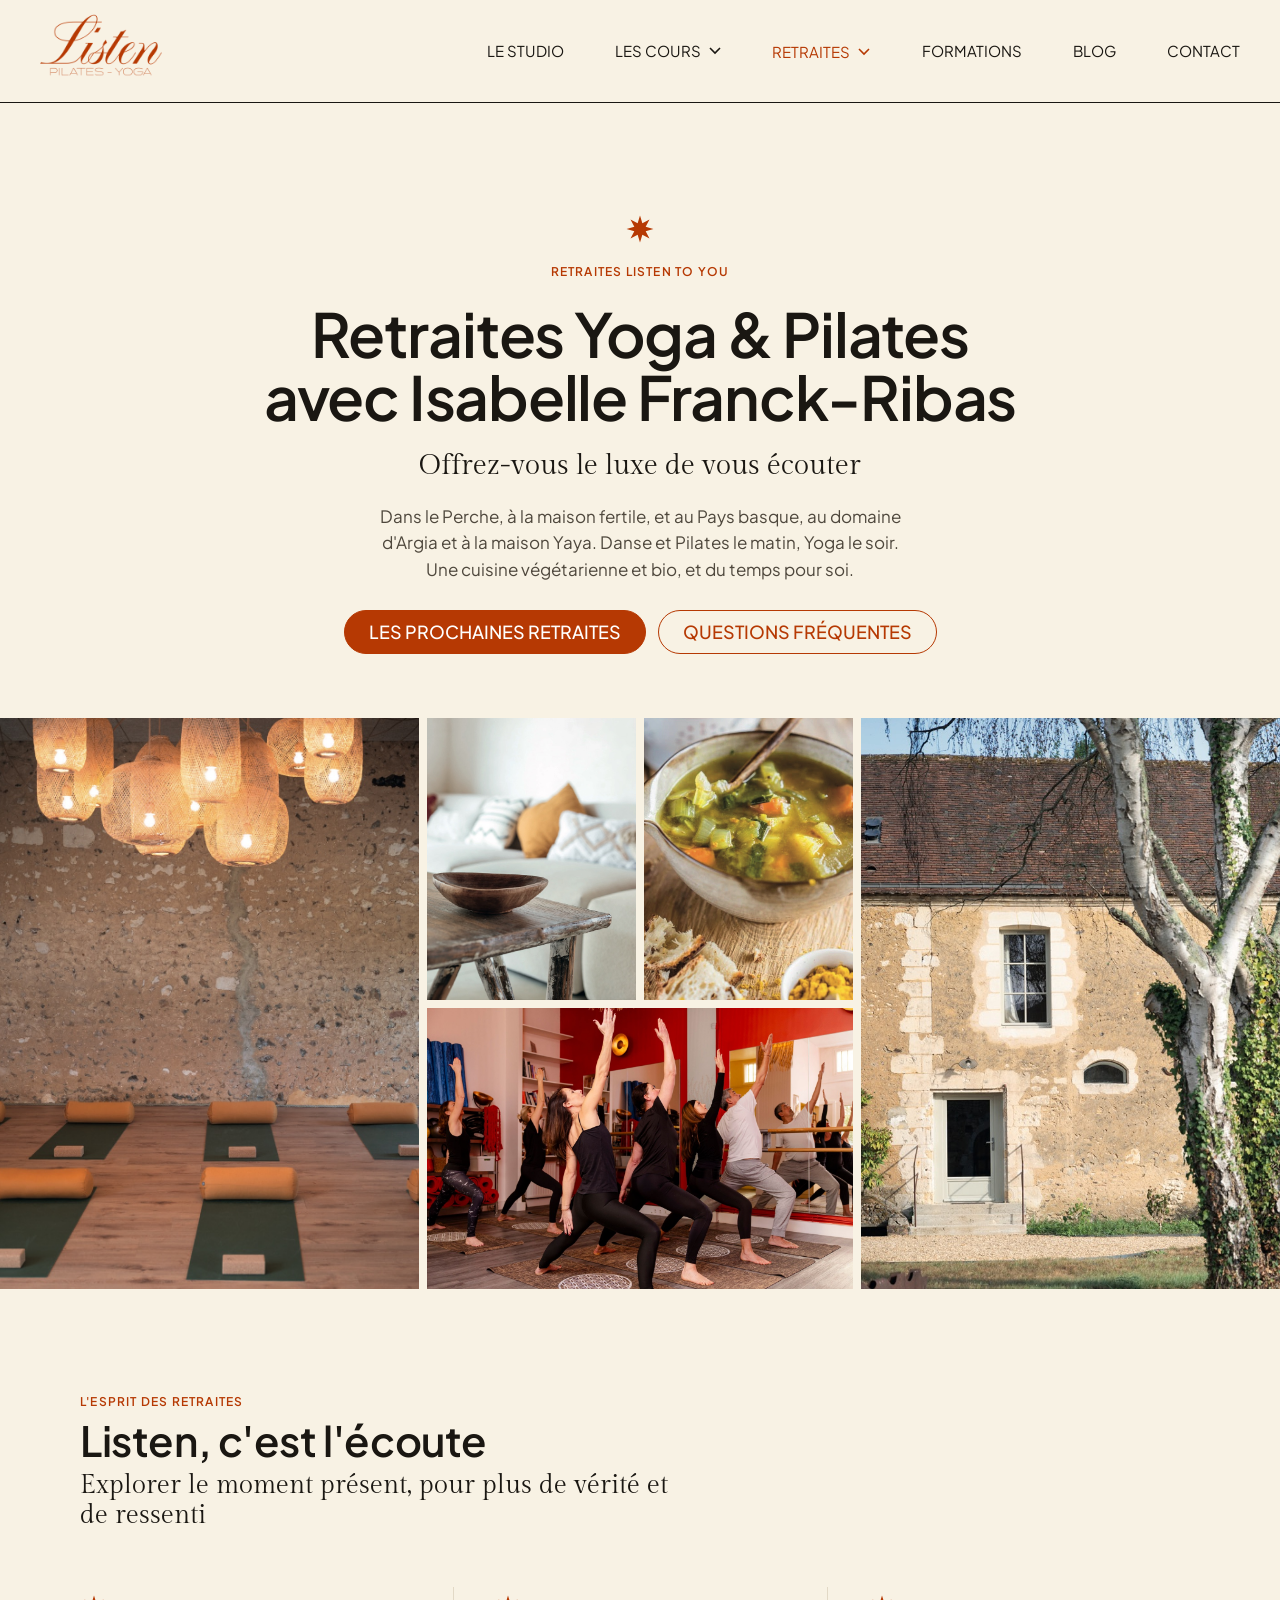
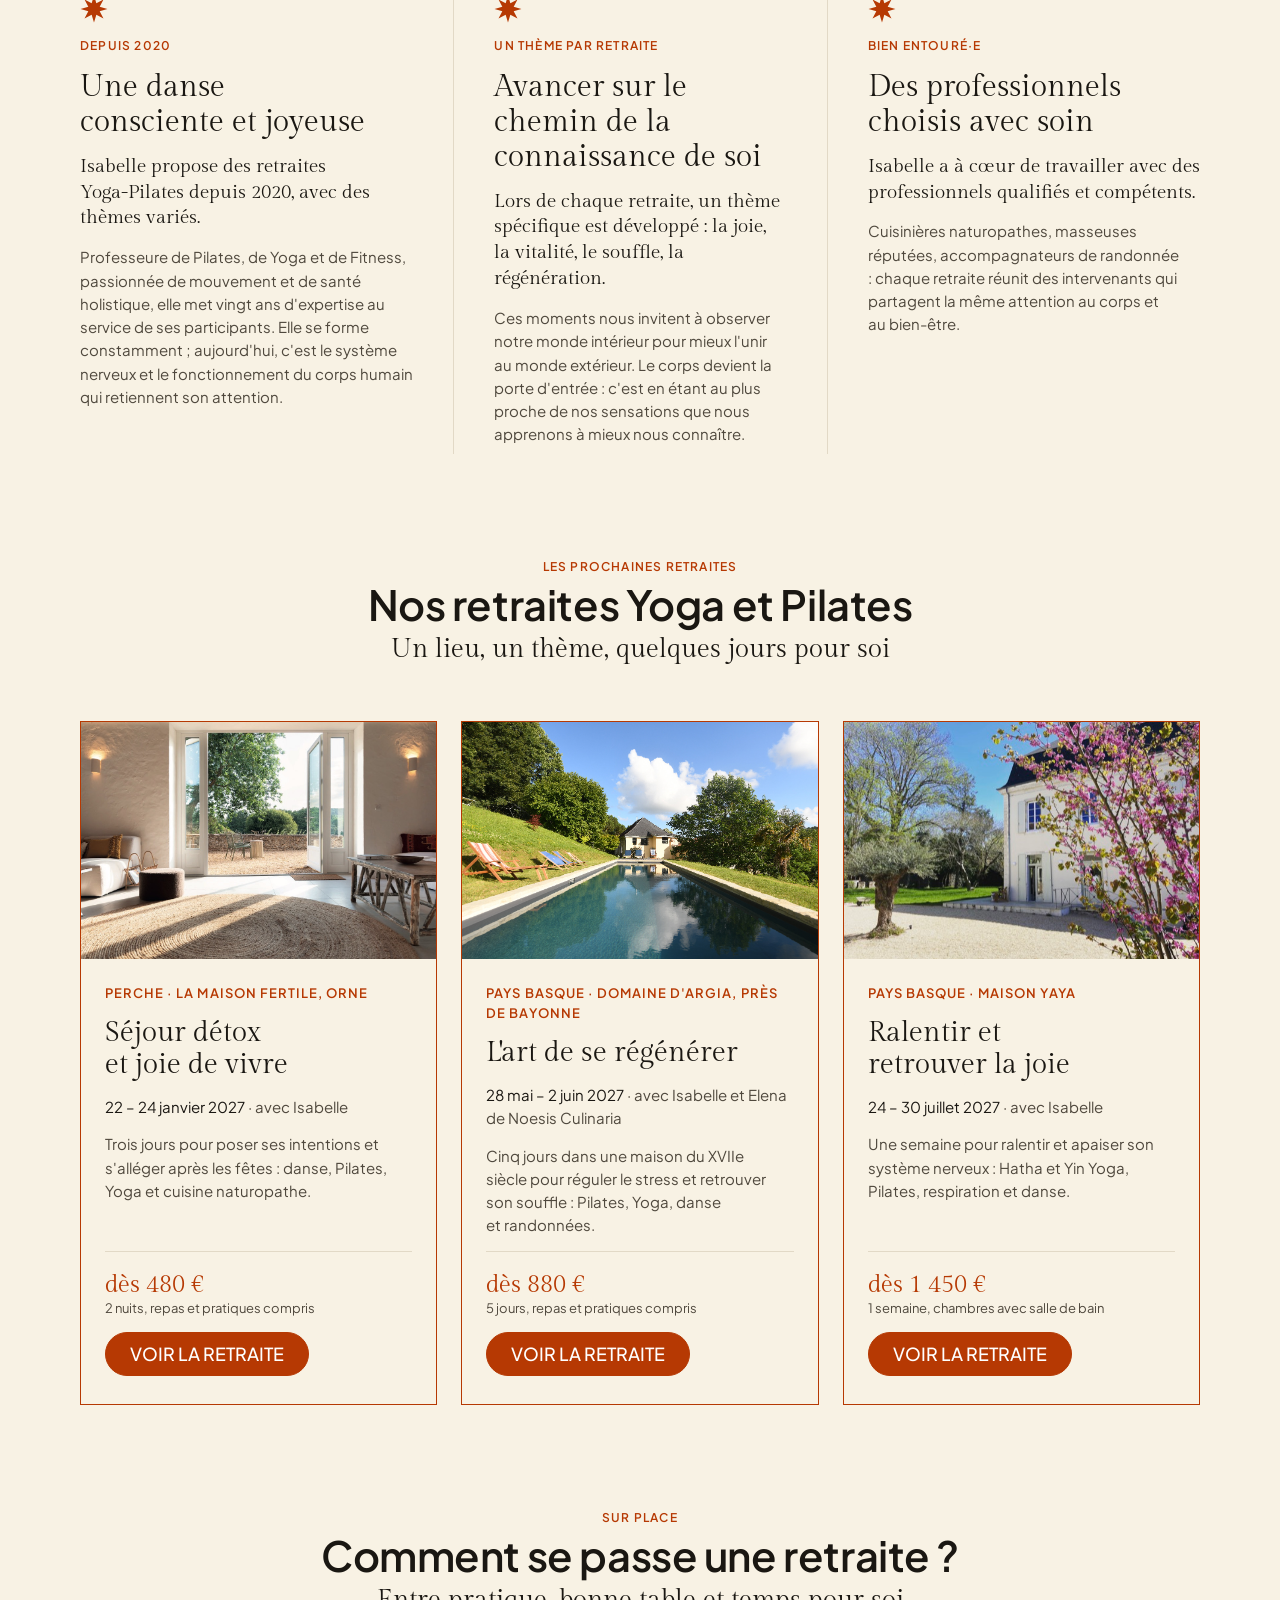
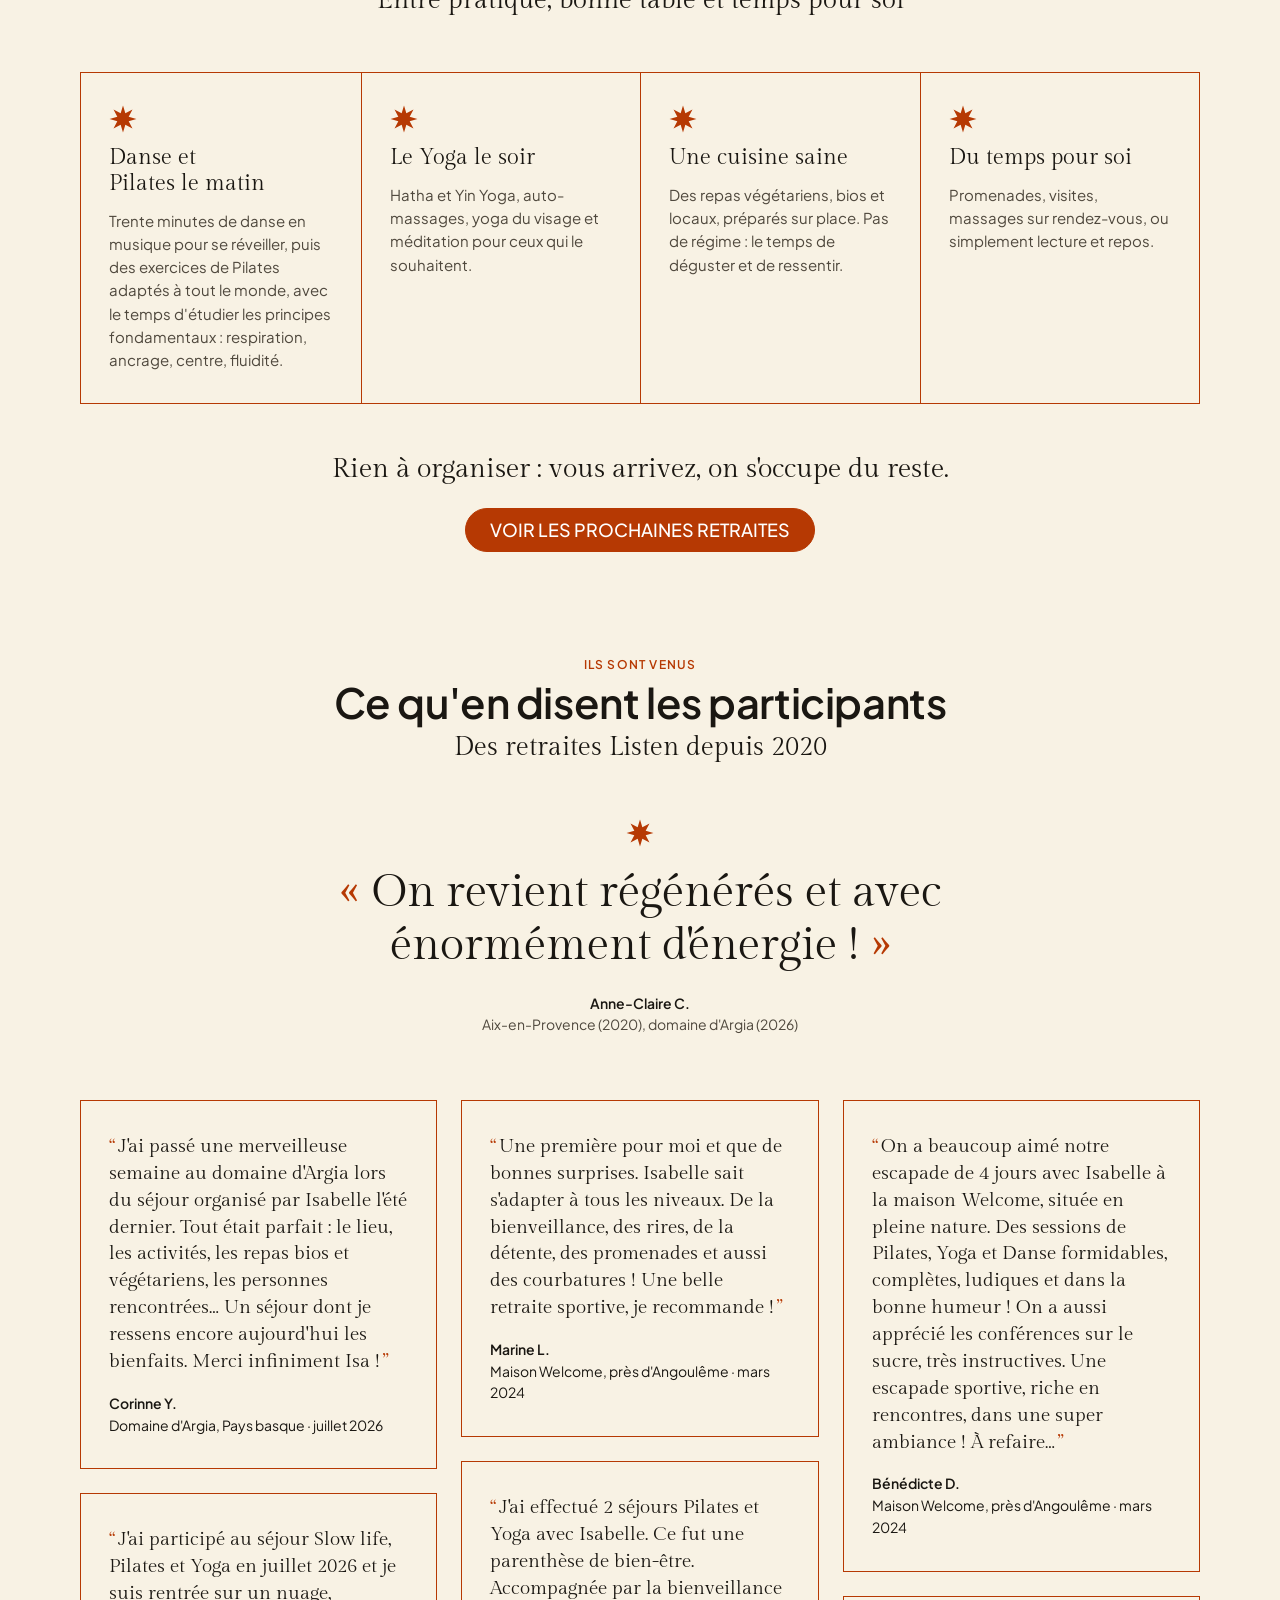
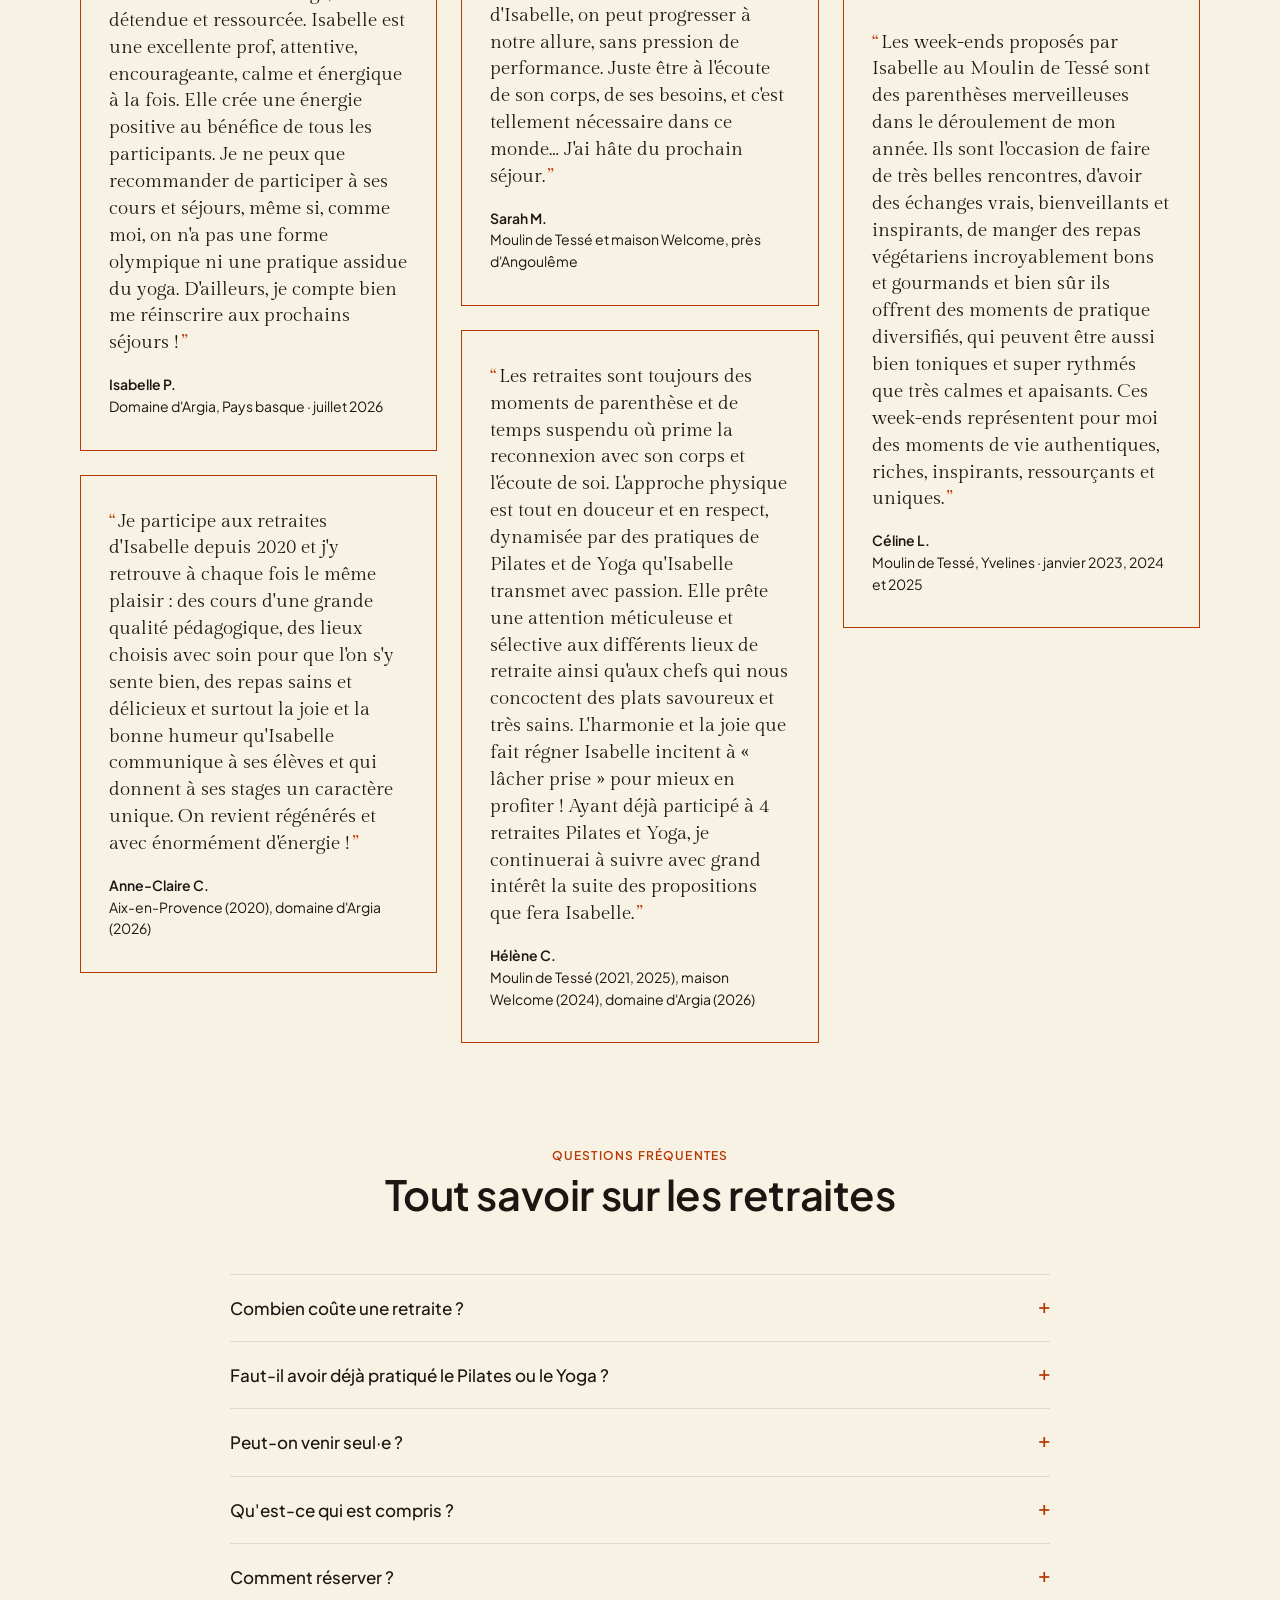
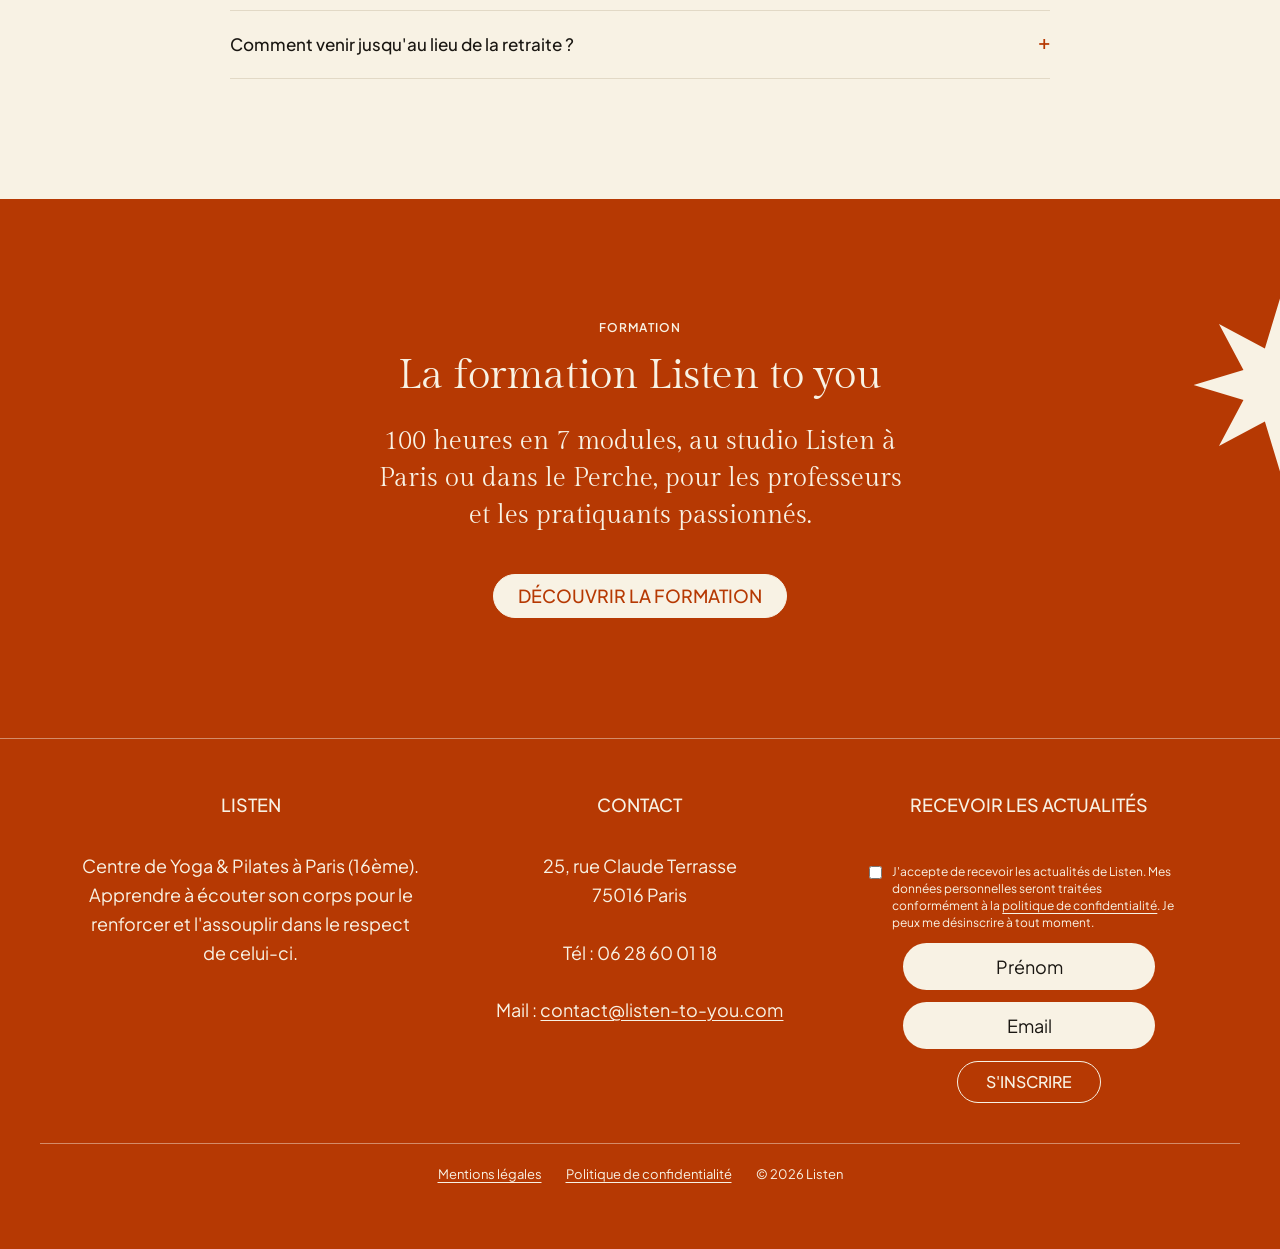
==== commit 8f7239ff: "Yaya : paiement et prestations alignés sur le Perche ; maison Welcome près d'Angoulême Co-Authored-B" ====
--- a/retraites.html
+++ b/retraites.html
@@ -217,10 +217,10 @@
       <figure class="voice"><blockquote>J'ai passé une merveilleuse semaine au domaine d'Argia lors du séjour organisé par Isabelle l'été dernier. Tout était parfait : le lieu, les activités, les repas bios et végétariens, les personnes rencontrées… Un séjour dont je ressens encore aujourd'hui les bienfaits. Merci infiniment Isa !</blockquote><figcaption><b>Corinne Y.</b>Domaine d'Argia, Pays basque · juillet 2026</figcaption></figure>
       <figure class="voice"><blockquote>J'ai participé au séjour Slow life, Pilates et Yoga en juillet 2026 et je suis rentrée sur un nuage, détendue et ressourcée. Isabelle est une excellente prof, attentive, encourageante, calme et énergique à la fois. Elle crée une énergie positive au bénéfice de tous les participants. Je ne peux que recommander de participer à ses cours et séjours, même si, comme moi, on n'a pas une forme olympique ni une pratique assidue du yoga. D'ailleurs, je compte bien me réinscrire aux prochains séjours !</blockquote><figcaption><b>Isabelle P.</b>Domaine d'Argia, Pays basque · juillet 2026</figcaption></figure>
       <figure class="voice"><blockquote>Je participe aux retraites d'Isabelle depuis 2020 et j'y retrouve à chaque fois le même plaisir : des cours d'une grande qualité pédagogique, des lieux choisis avec soin pour que l'on s'y sente bien, des repas sains et délicieux et surtout la joie et la bonne humeur qu'Isabelle communique à ses élèves et qui donnent à ses stages un caractère unique. On revient régénérés et avec énormément d'énergie !</blockquote><figcaption><b>Anne-Claire C.</b>Aix-en-Provence (2020), domaine d'Argia (2026)</figcaption></figure>
-      <figure class="voice"><blockquote>Une première pour moi et que de bonnes surprises. Isabelle sait s'adapter à tous les niveaux. De la bienveillance, des rires, de la détente, des promenades et aussi des courbatures ! Une belle retraite sportive, je recommande !</blockquote><figcaption><b>Marine L.</b>Maison Welcome, Anjou · mars 2024</figcaption></figure>
-      <figure class="voice"><blockquote>J'ai effectué 2 séjours Pilates et Yoga avec Isabelle. Ce fut une parenthèse de bien-être. Accompagnée par la bienveillance d'Isabelle, on peut progresser à notre allure, sans pression de performance. Juste être à l'écoute de son corps, de ses besoins, et c'est tellement nécessaire dans ce monde… J'ai hâte du prochain séjour.</blockquote><figcaption><b>Sarah M.</b>Moulin de Tessé et maison Welcome</figcaption></figure>
+      <figure class="voice"><blockquote>Une première pour moi et que de bonnes surprises. Isabelle sait s'adapter à tous les niveaux. De la bienveillance, des rires, de la détente, des promenades et aussi des courbatures ! Une belle retraite sportive, je recommande !</blockquote><figcaption><b>Marine L.</b>Maison Welcome, près d'Angoulême · mars 2024</figcaption></figure>
+      <figure class="voice"><blockquote>J'ai effectué 2 séjours Pilates et Yoga avec Isabelle. Ce fut une parenthèse de bien-être. Accompagnée par la bienveillance d'Isabelle, on peut progresser à notre allure, sans pression de performance. Juste être à l'écoute de son corps, de ses besoins, et c'est tellement nécessaire dans ce monde… J'ai hâte du prochain séjour.</blockquote><figcaption><b>Sarah M.</b>Moulin de Tessé et maison Welcome, près d'Angoulême</figcaption></figure>
       <figure class="voice"><blockquote>Les retraites sont toujours des moments de parenthèse et de temps suspendu où prime la reconnexion avec son corps et l'écoute de soi. L'approche physique est tout en douceur et en respect, dynamisée par des pratiques de Pilates et de Yoga qu'Isabelle transmet avec passion. Elle prête une attention méticuleuse et sélective aux différents lieux de retraite ainsi qu'aux chefs qui nous concoctent des plats savoureux et très sains. L'harmonie et la joie que fait régner Isabelle incitent à « lâcher prise » pour mieux en profiter ! Ayant déjà participé à 4 retraites Pilates et Yoga, je continuerai à suivre avec grand intérêt la suite des propositions que fera Isabelle.</blockquote><figcaption><b>Hélène C.</b>Moulin de Tessé (2021, 2025), maison Welcome (2024), domaine d'Argia (2026)</figcaption></figure>
-      <figure class="voice"><blockquote>On a beaucoup aimé notre escapade de 4 jours avec Isabelle à la maison Welcome, située en pleine nature. Des sessions de Pilates, Yoga et Danse formidables, complètes, ludiques et dans la bonne humeur ! On a aussi apprécié les conférences sur le sucre, très instructives. Une escapade sportive, riche en rencontres, dans une super ambiance ! À refaire…</blockquote><figcaption><b>Bénédicte D.</b>Maison Welcome, Anjou · mars 2024</figcaption></figure>
+      <figure class="voice"><blockquote>On a beaucoup aimé notre escapade de 4 jours avec Isabelle à la maison Welcome, située en pleine nature. Des sessions de Pilates, Yoga et Danse formidables, complètes, ludiques et dans la bonne humeur ! On a aussi apprécié les conférences sur le sucre, très instructives. Une escapade sportive, riche en rencontres, dans une super ambiance ! À refaire…</blockquote><figcaption><b>Bénédicte D.</b>Maison Welcome, près d'Angoulême · mars 2024</figcaption></figure>
       <figure class="voice"><blockquote>Les week-ends proposés par Isabelle au Moulin de Tessé sont des parenthèses merveilleuses dans le déroulement de mon année. Ils sont l'occasion de faire de très belles rencontres, d'avoir des échanges vrais, bienveillants et inspirants, de manger des repas végétariens incroyablement bons et gourmands et bien sûr ils offrent des moments de pratique diversifiés, qui peuvent être aussi bien toniques et super rythmés que très calmes et apaisants. Ces week-ends représentent pour moi des moments de vie authentiques, riches, inspirants, ressourçants et uniques.</blockquote><figcaption><b>Céline L.</b>Moulin de Tessé, Yvelines · janvier 2023, 2024 et 2025</figcaption></figure>
     </div>
   </section>
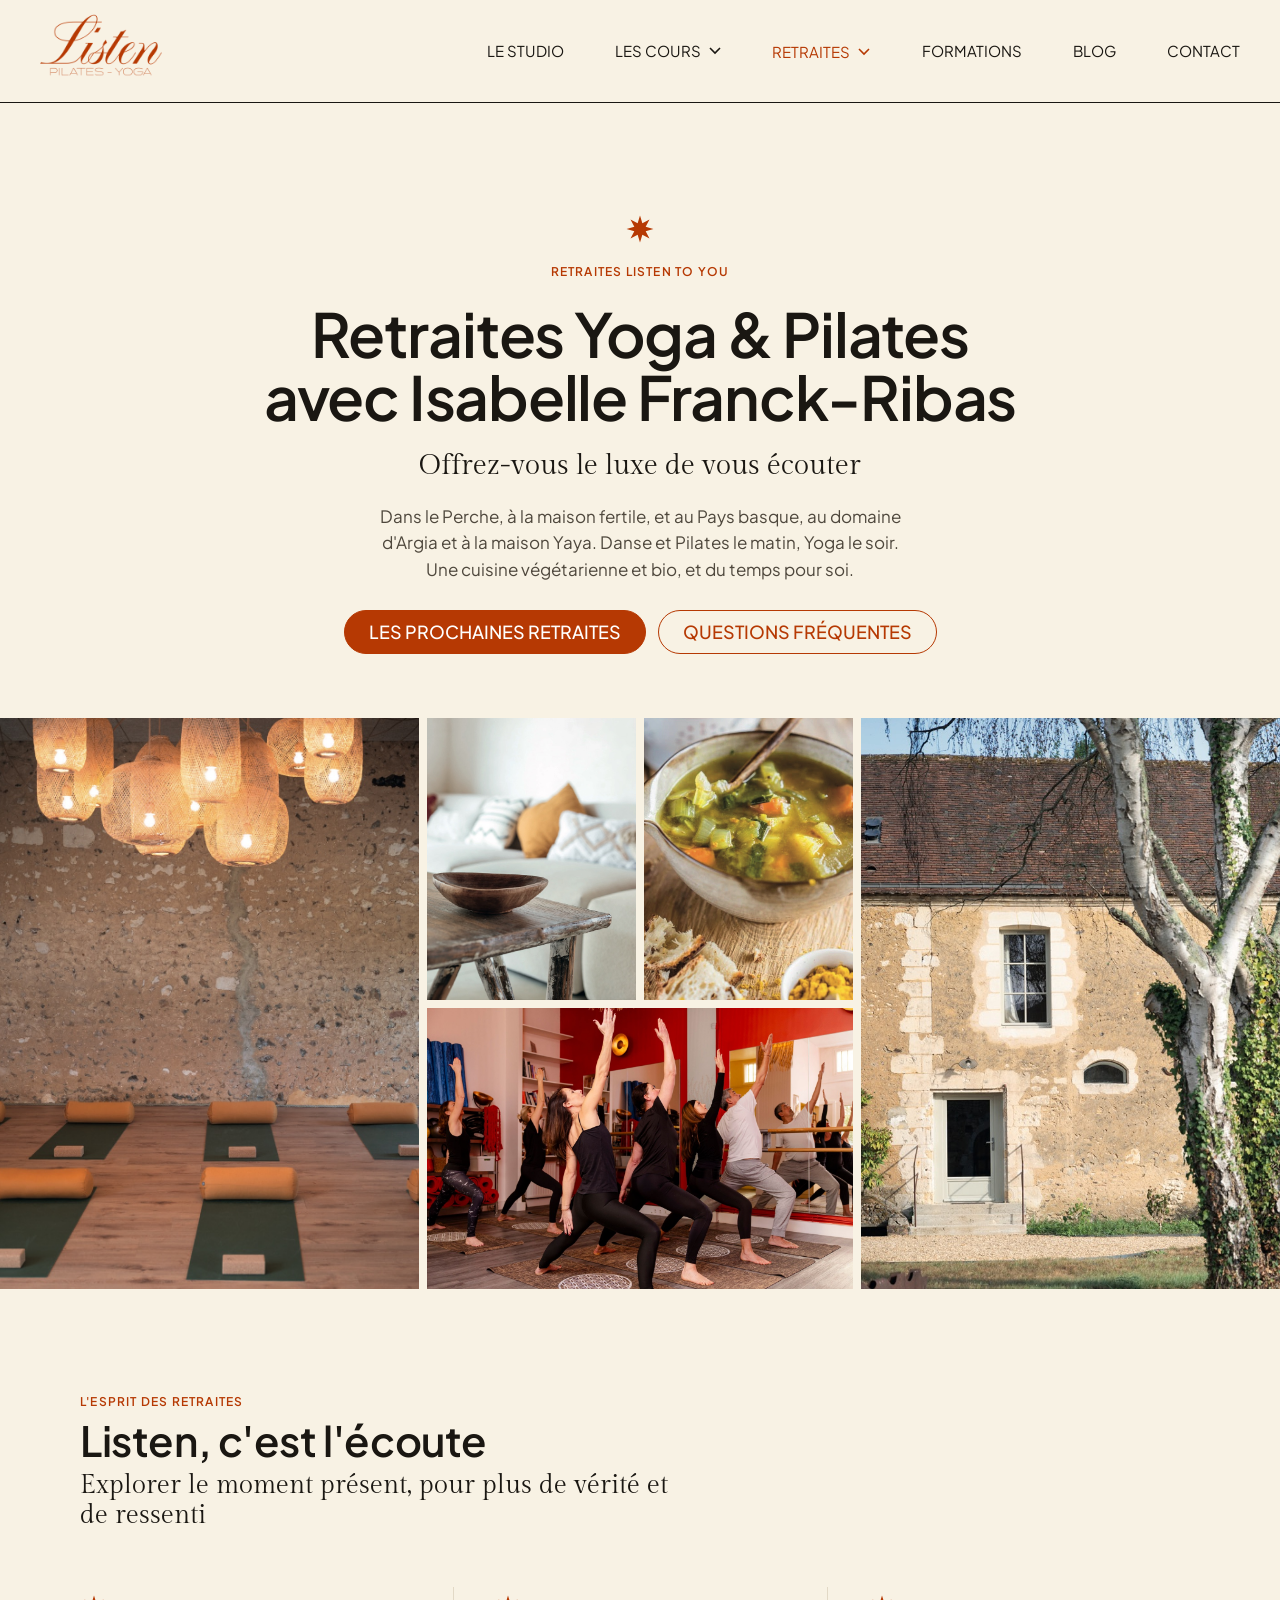
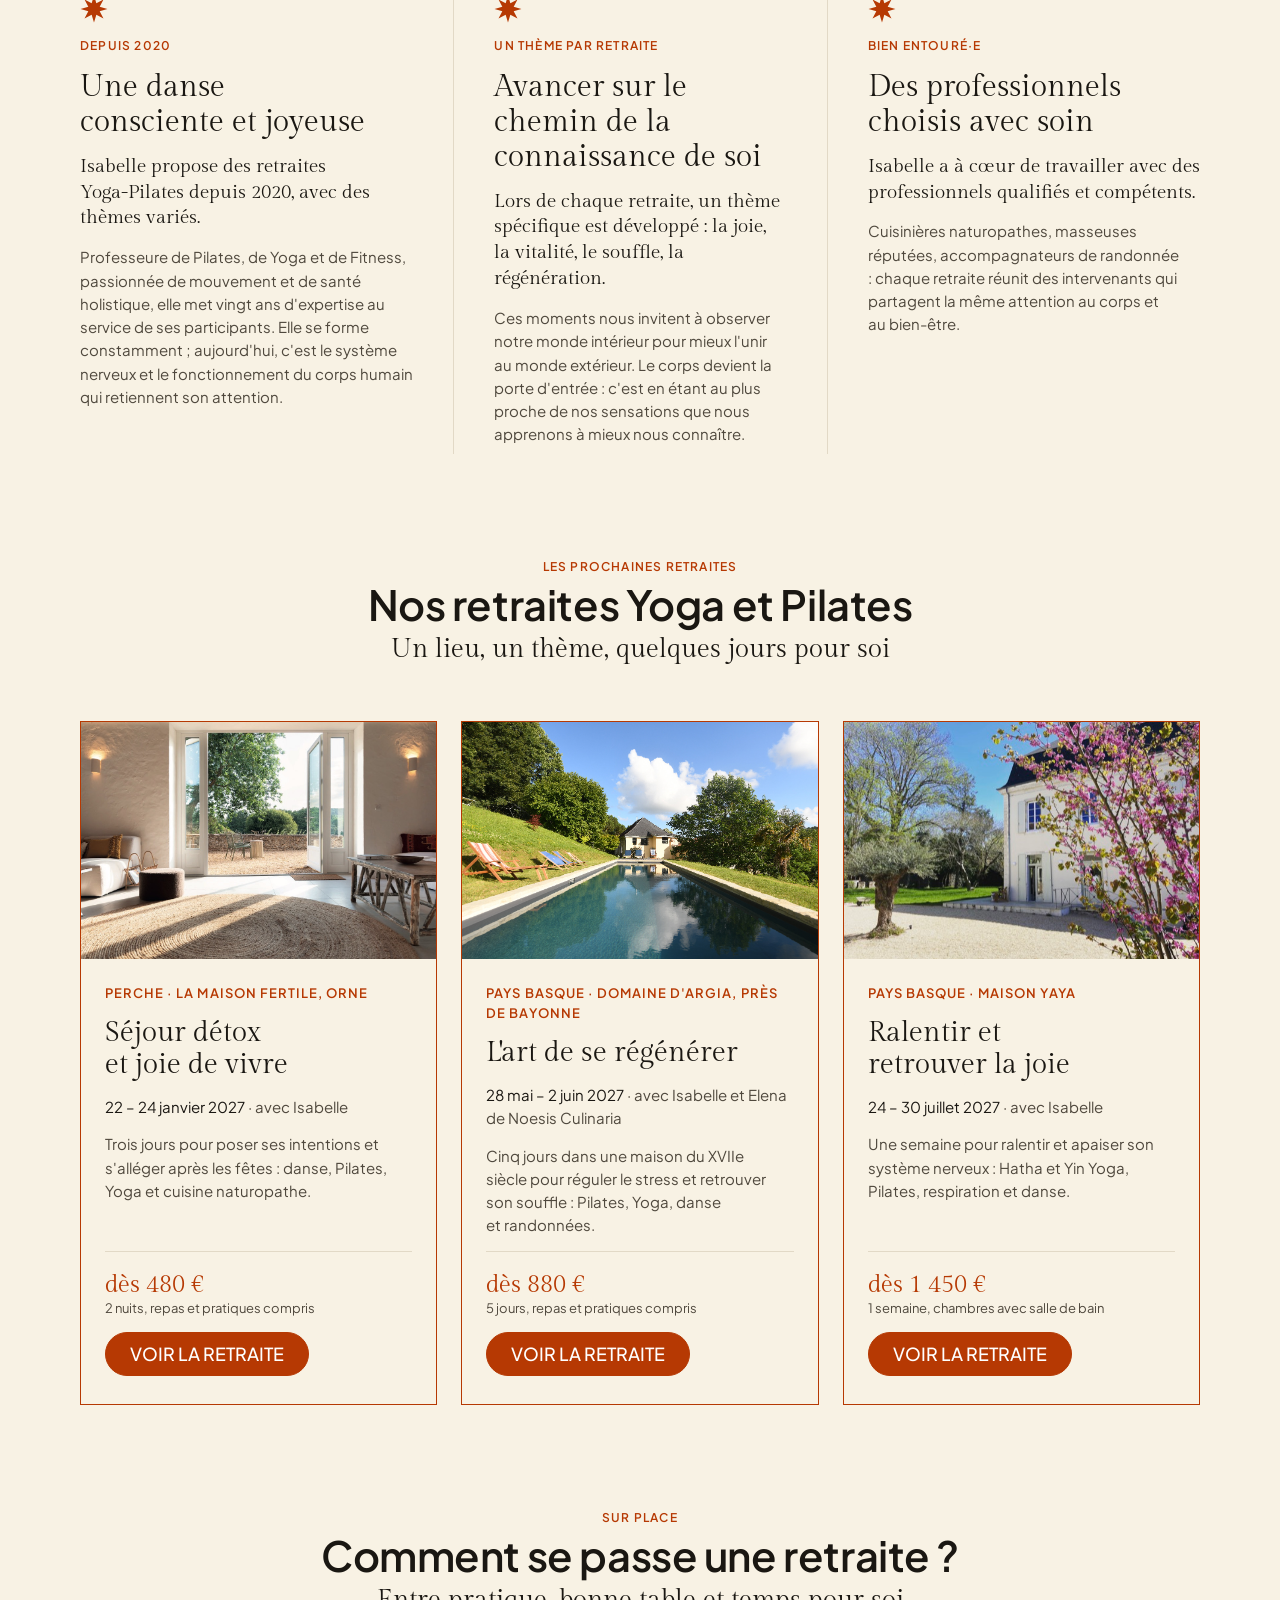
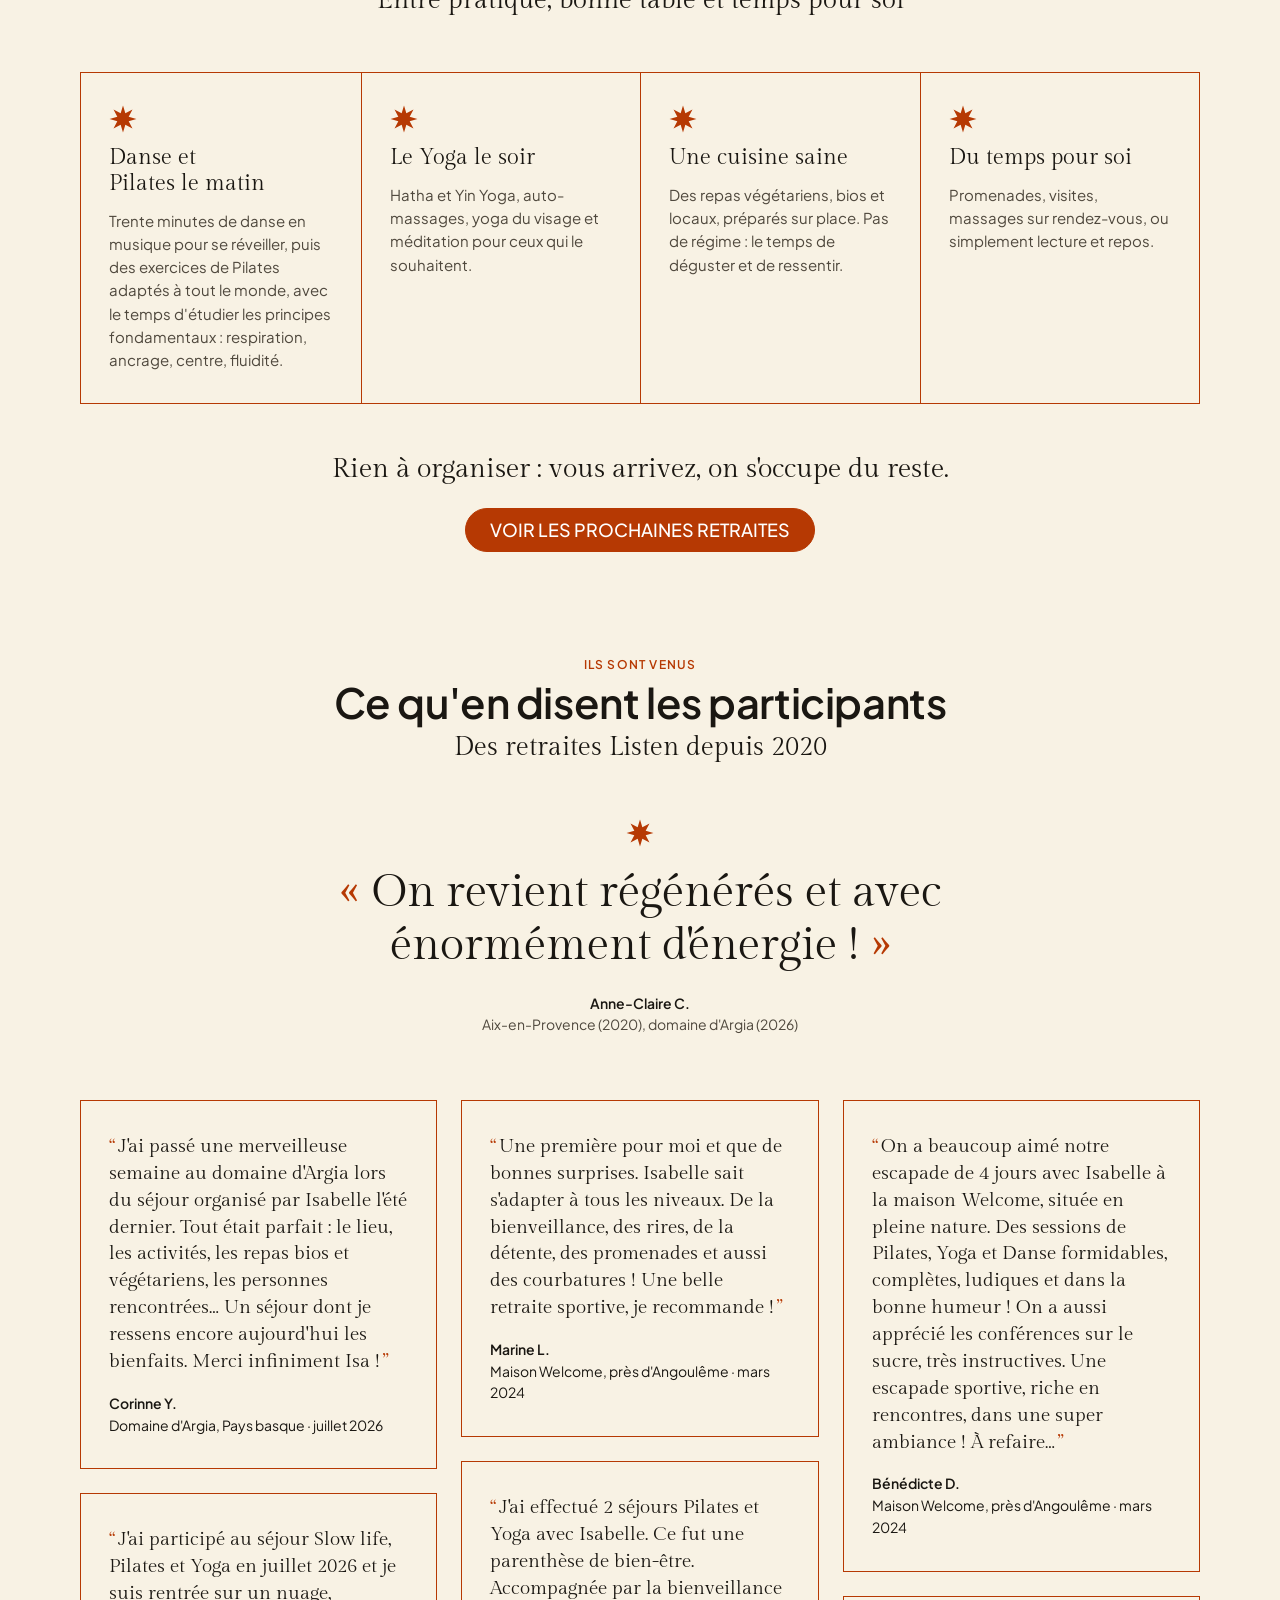
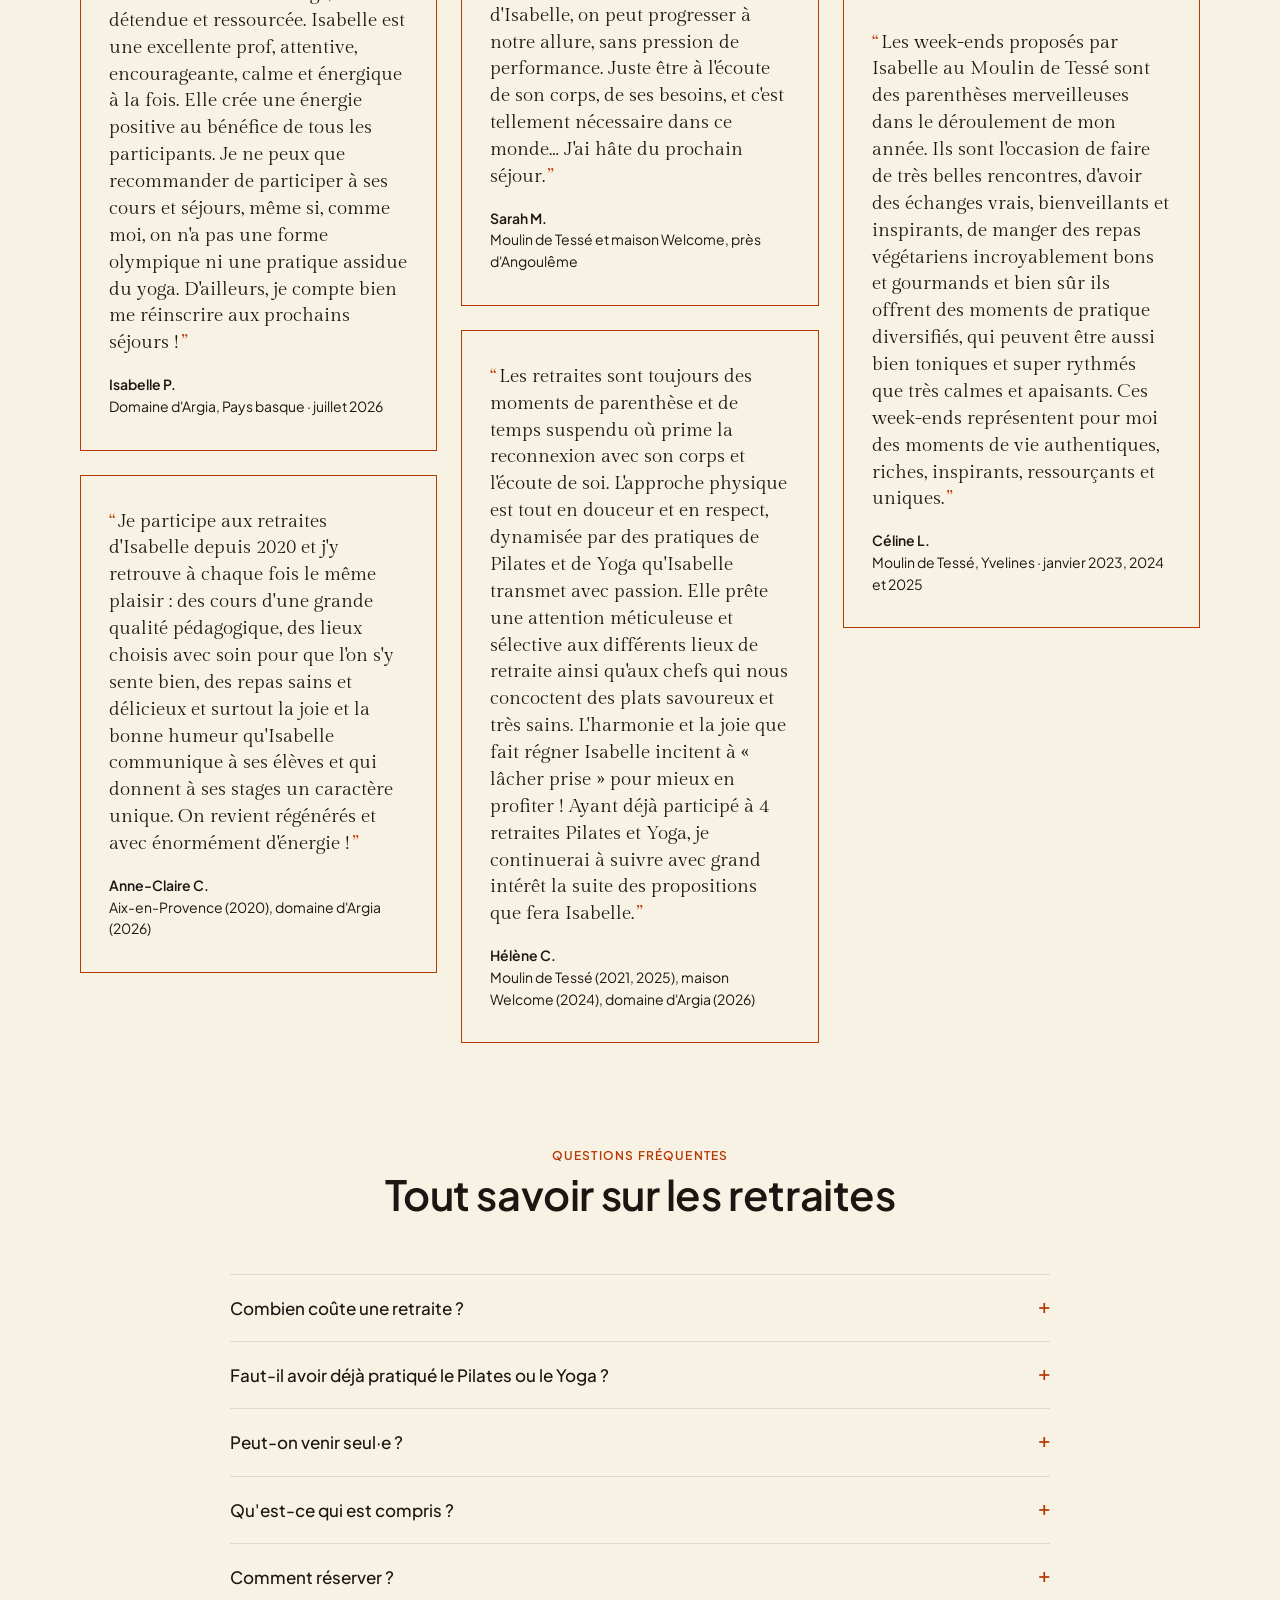
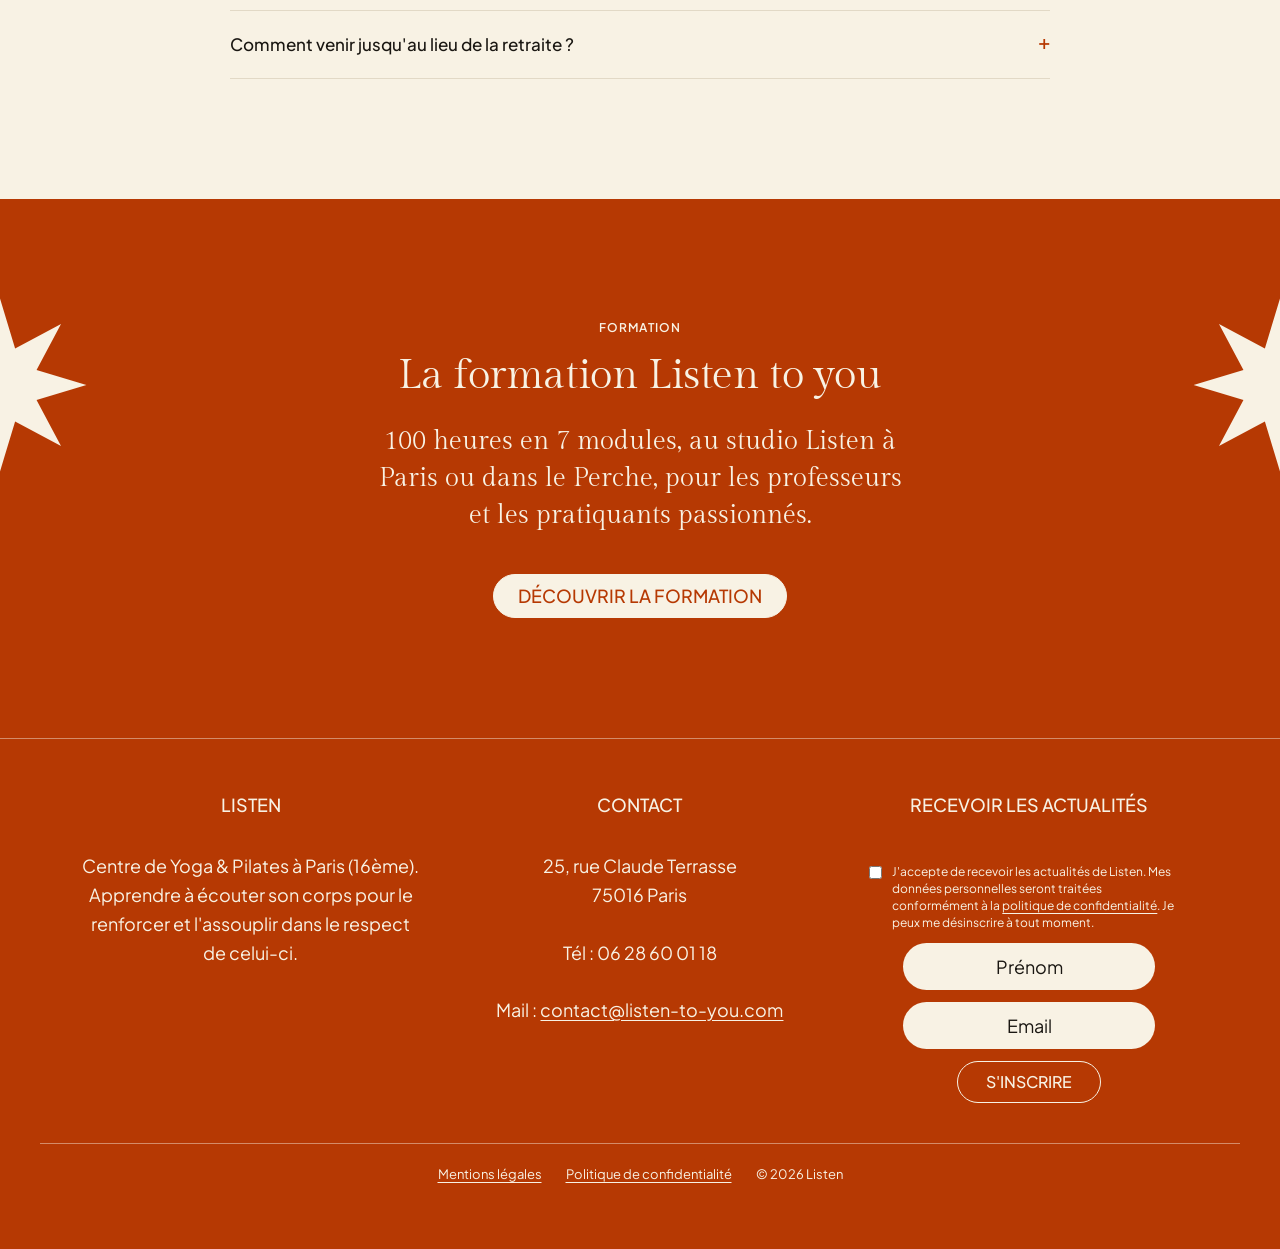
==== commit 057d2230: "Bandeaux orange : une étoile blanche de chaque côté Ajout de l'étoile de gauche sur la section Réser" ====
--- a/retraites.html
+++ b/retraites.html
@@ -243,7 +243,8 @@
 
   <!-- ============ FORMATION : la formation a sa propre page, il ne reste qu'un renvoi ============ -->
   <section class="band" id="formation" aria-labelledby="t-formation">
-    <svg class="band-star" aria-hidden="true"><use href="#star"/></svg>
+    <svg class="band-star l" aria-hidden="true"><use href="#star"/></svg>
+    <svg class="band-star r" aria-hidden="true"><use href="#star"/></svg>
     <div class="wrap">
       <div class="head">
         <p class="kicker">Formation</p>
--- a/css/retraites.css
+++ b/css/retraites.css
@@ -271,3 +271,7 @@
 .voice { break-inside: avoid; margin-bottom: 24px; }
 @media (max-width: 1000px) { .voices { columns: 2; } }
 @media (max-width: 760px) { .voices { columns: 1; } .voice { padding: 24px 20px; } }
+
+/* Bandeaux orange : une étoile de chaque côté, en miroir */
+.band-star.l { right: auto; left: -90px; }
+@media (max-width: 760px) { .band-star.l { right: auto; left: -60px; } }
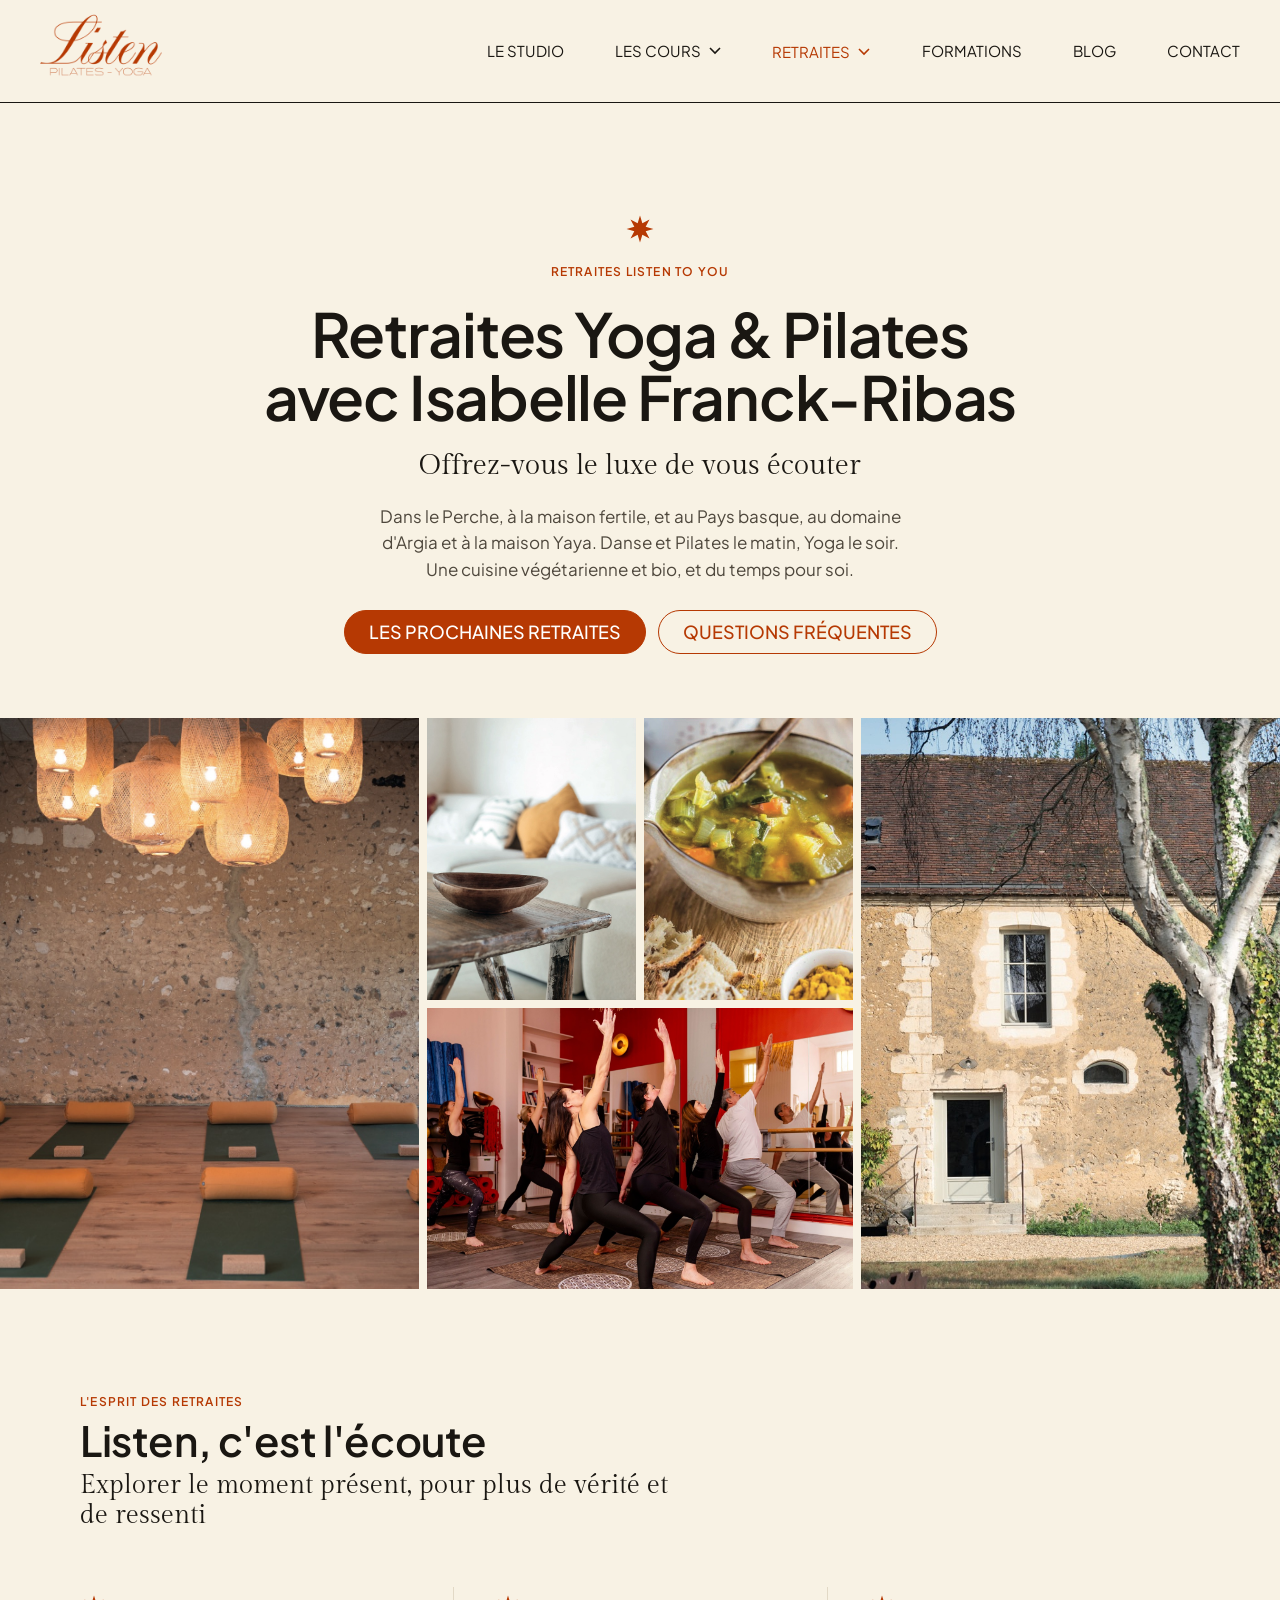
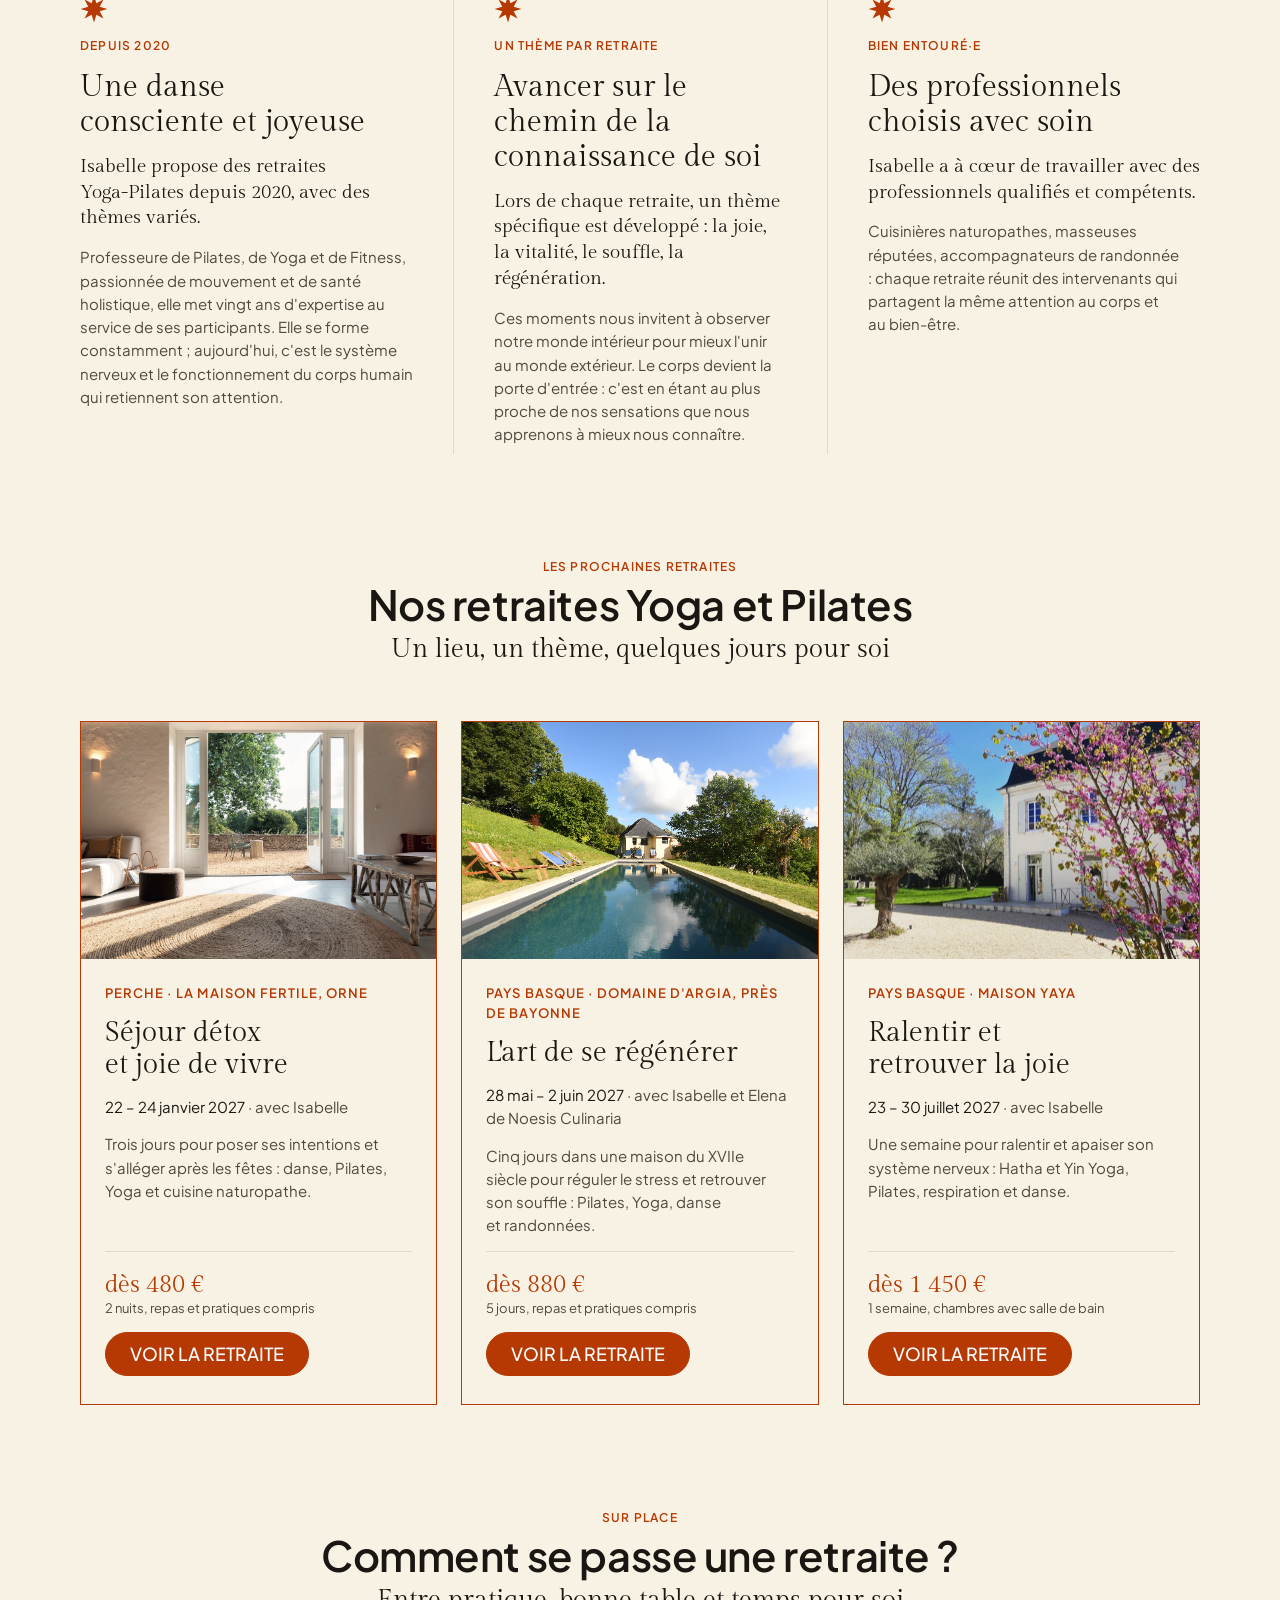
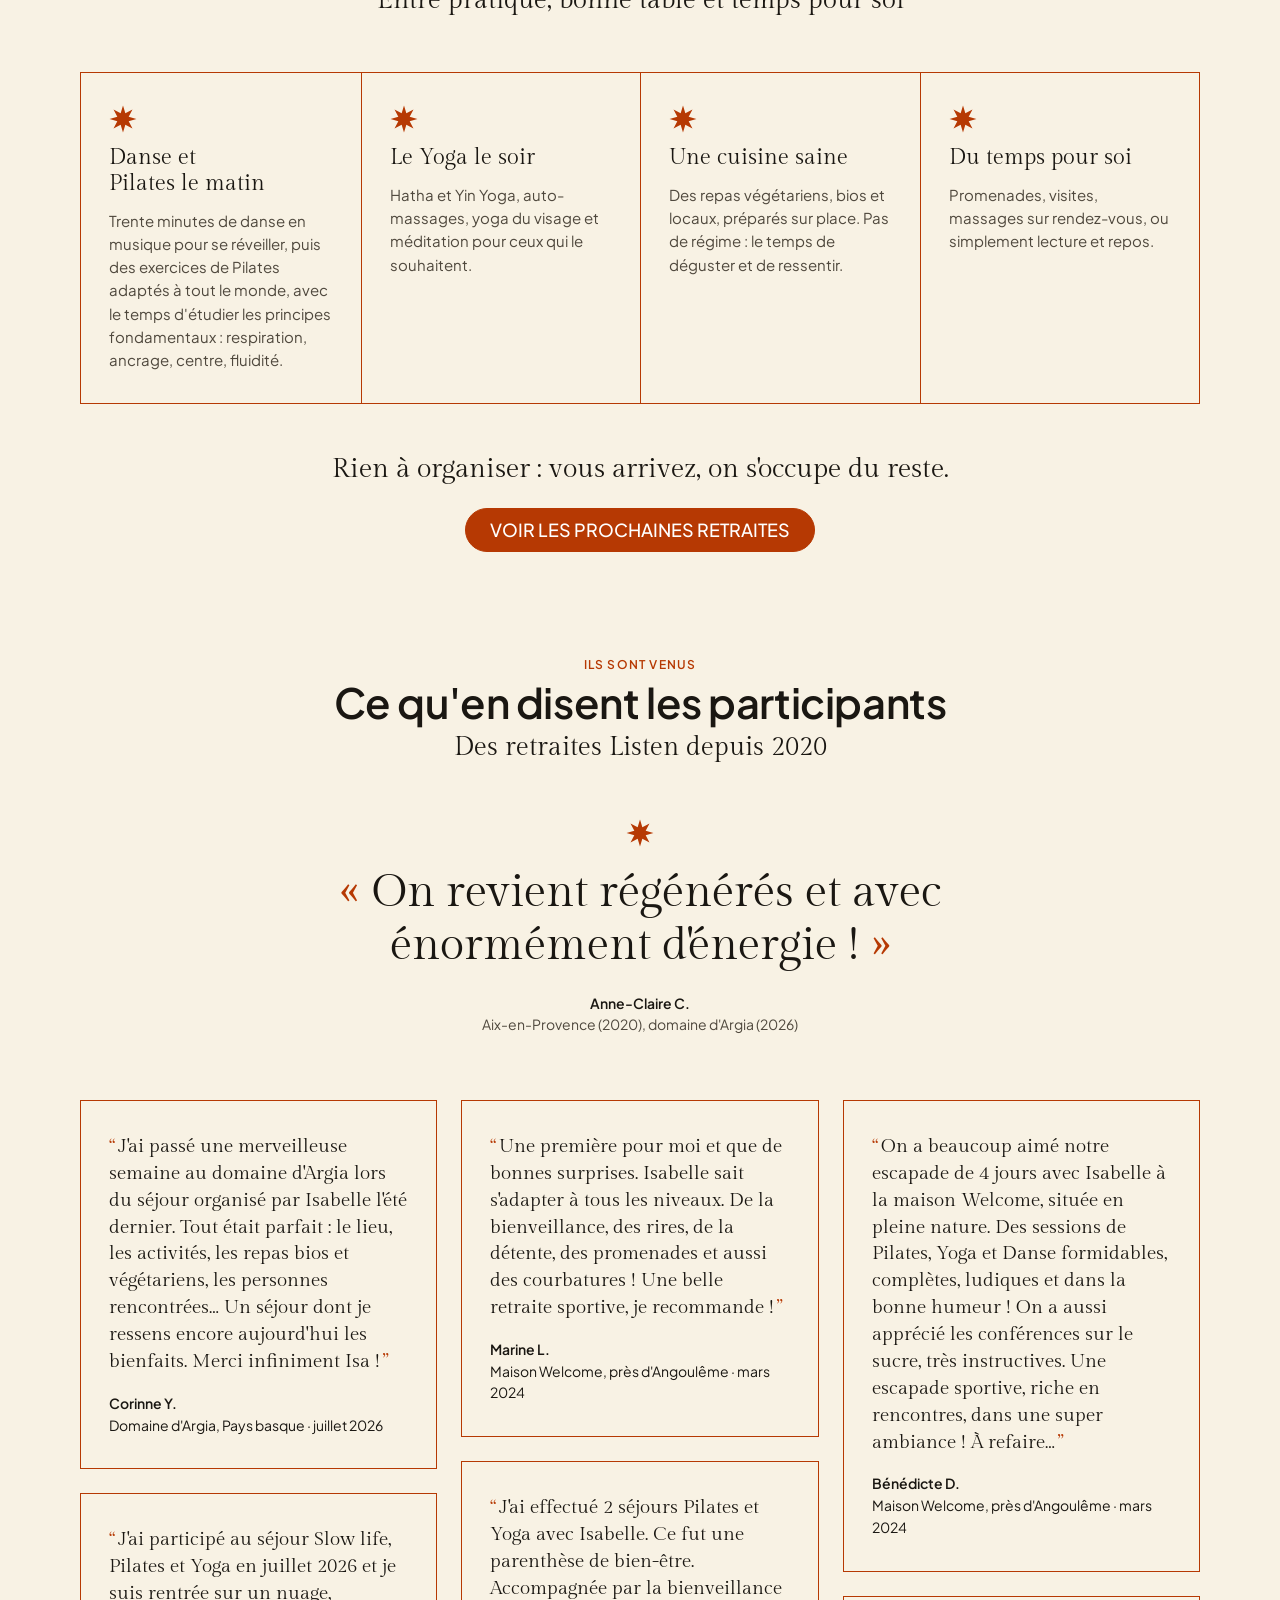
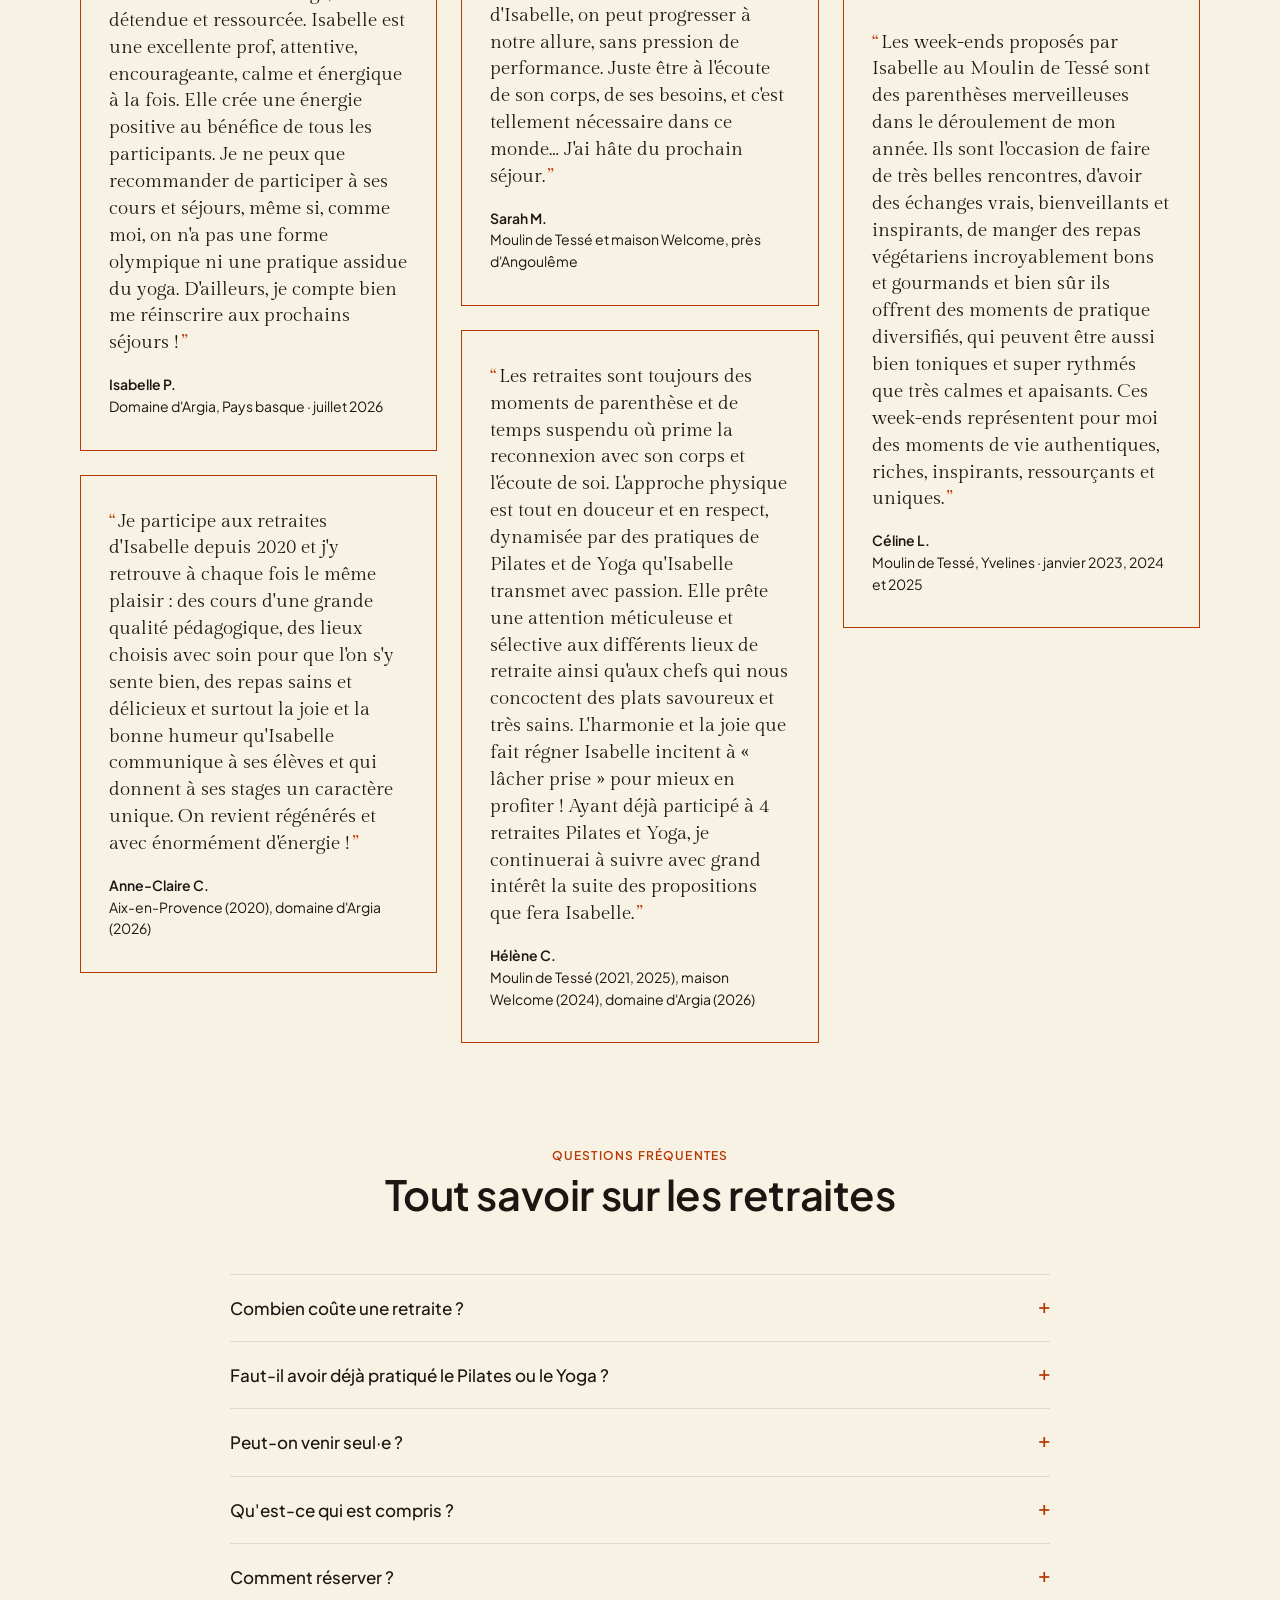
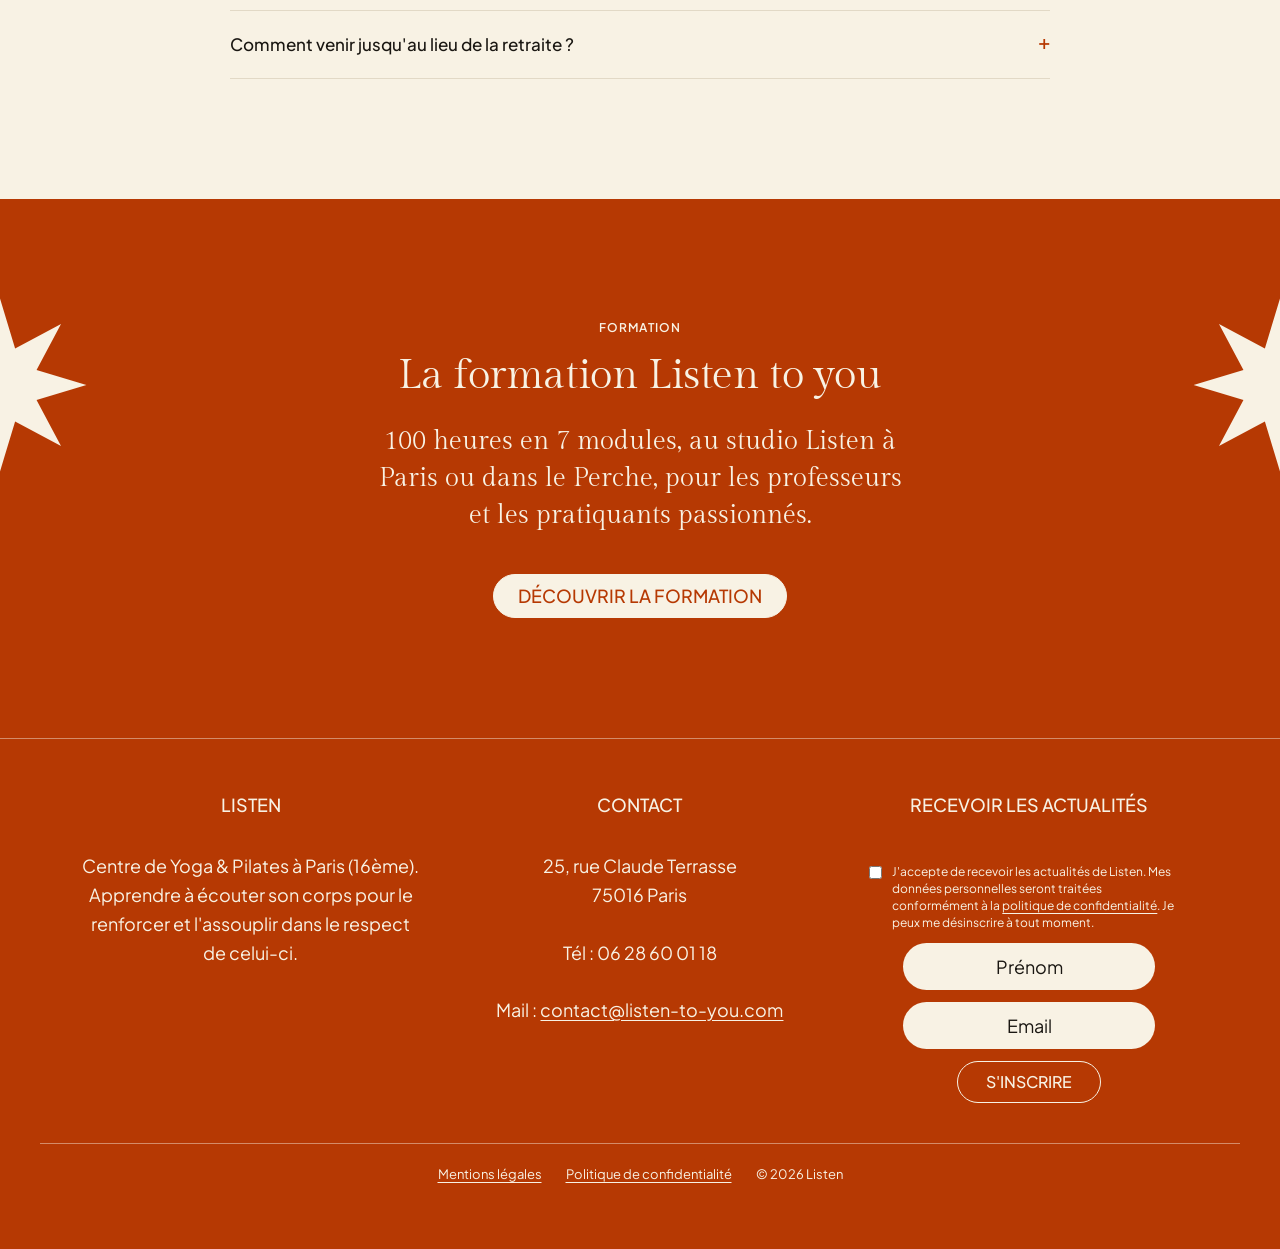
==== commit 0b6bf057: "Réponses cliente : Yaya du 23 au 30 juillet, chambre couple d'Argia à 2 100 € Co-Authored-By: Claude" ====
--- a/retraites.html
+++ b/retraites.html
@@ -170,7 +170,7 @@
         <div class="body">
           <p class="place-tag">Pays basque · Maison Yaya</p>
           <h3>Ralentir et retrouver la joie</h3>
-          <p class="where"><time datetime="2027-07-24">24 – 30 juillet 2027</time> <span>· avec Isabelle</span></p>
+          <p class="where"><time datetime="2027-07-23">23 – 30 juillet 2027</time> <span>· avec Isabelle</span></p>
           <p class="desc">Une semaine pour ralentir et apaiser son système nerveux : Hatha et Yin Yoga, Pilates, respiration et danse.</p>
           <div class="foot">
             <p class="meta"><b>dès 1 450 €</b><span>1 semaine, chambres avec salle de bain</span></p>
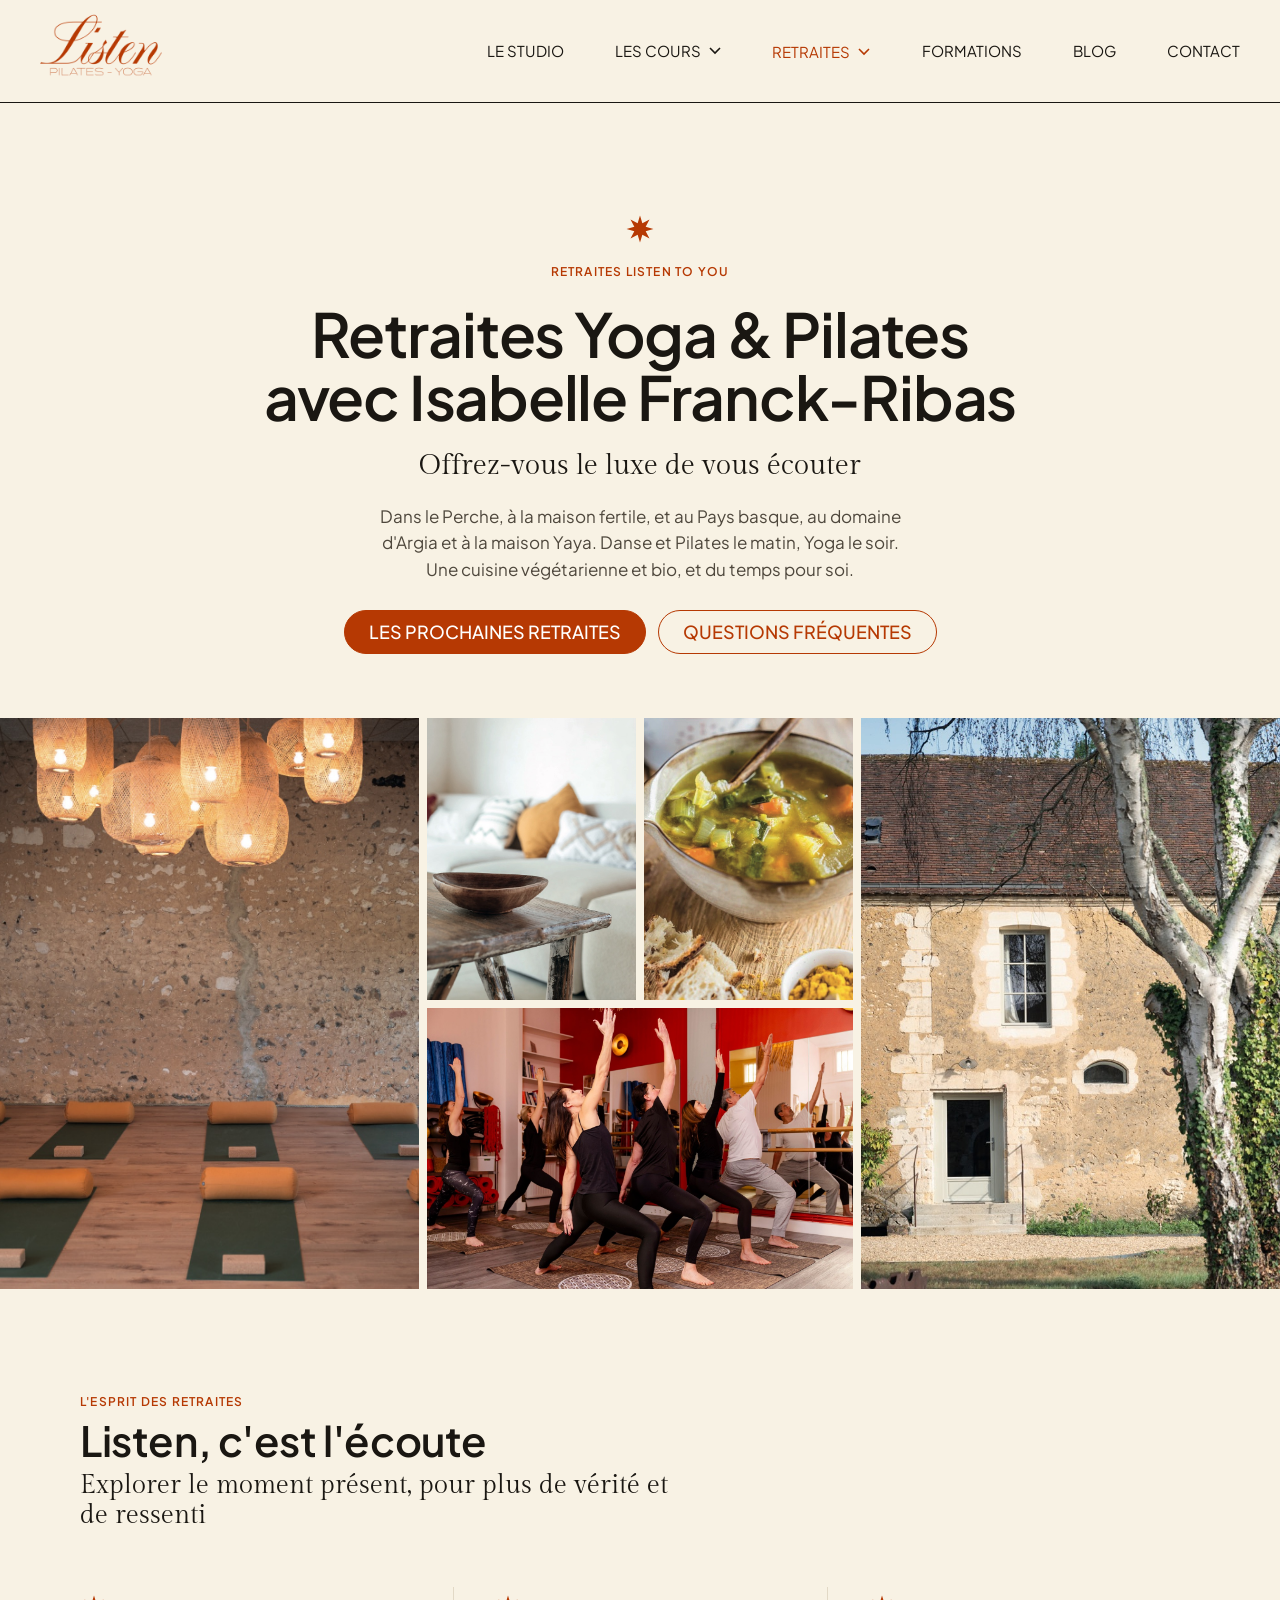
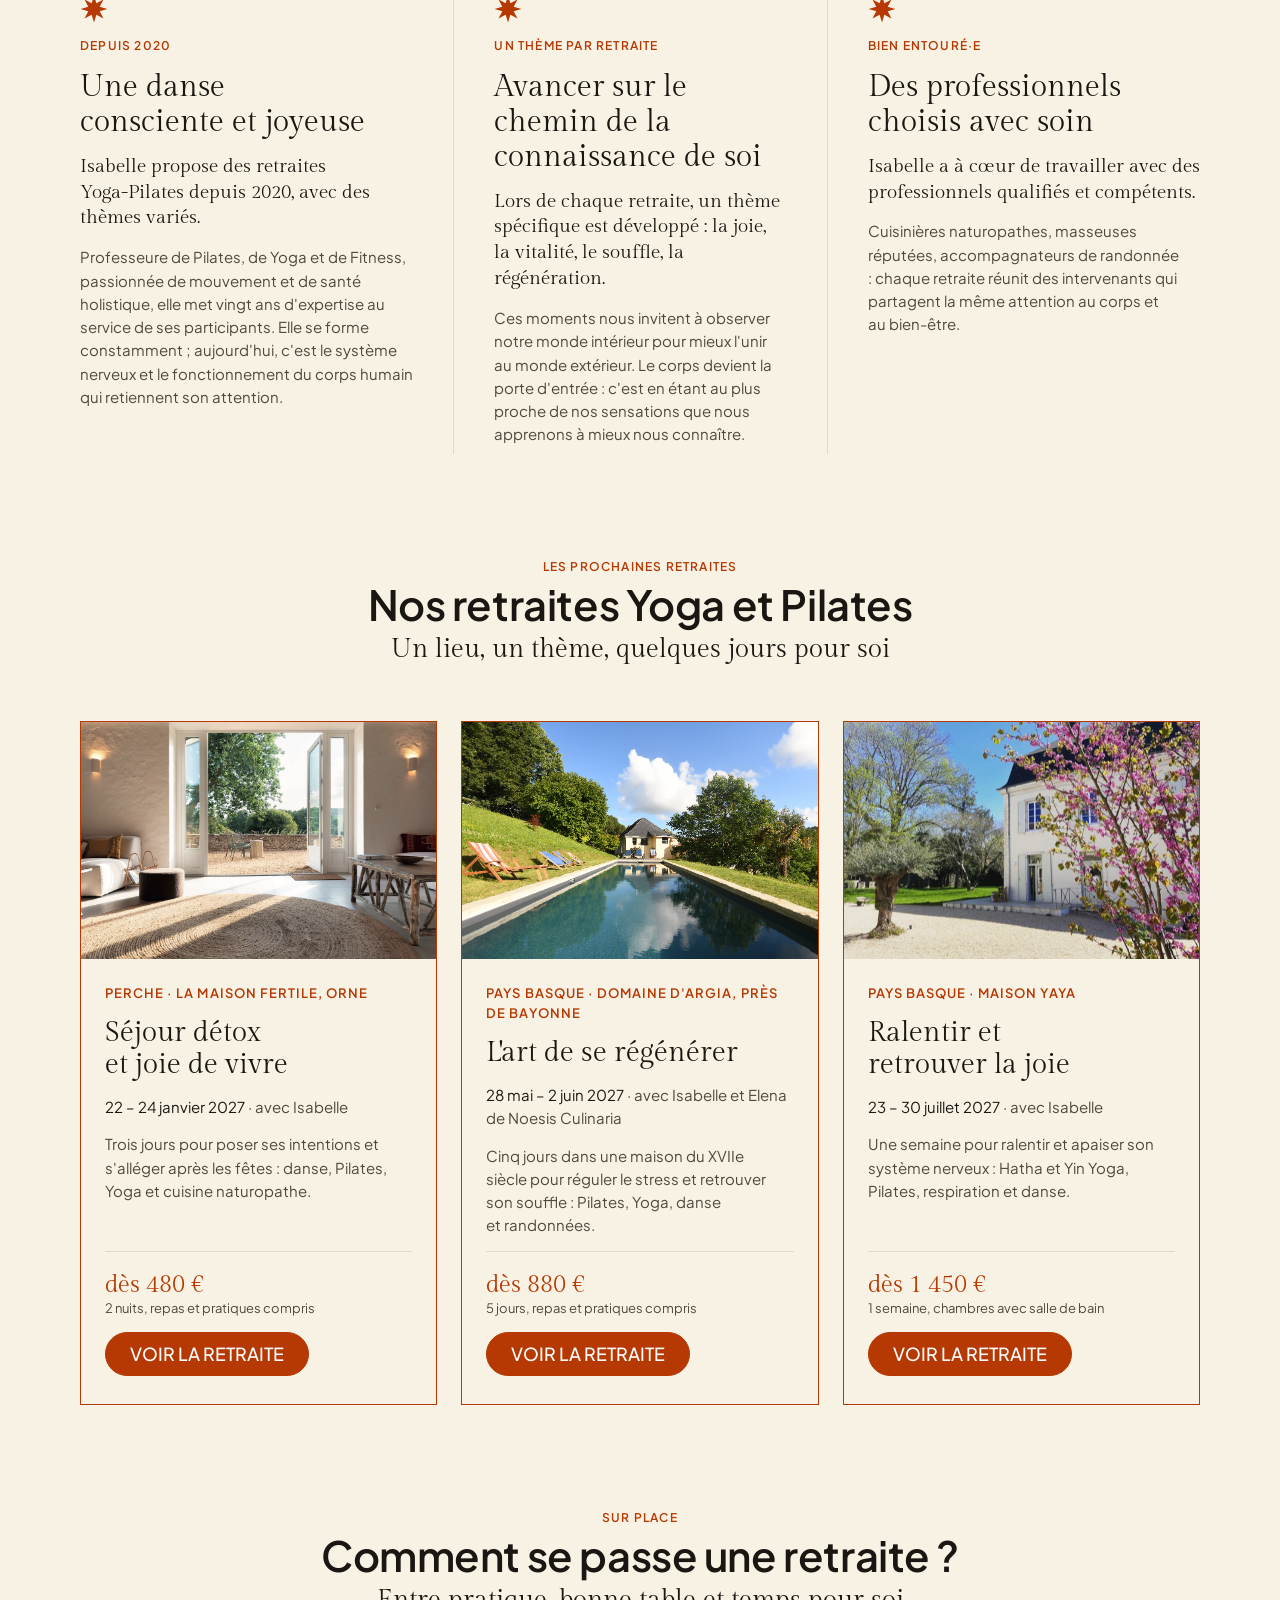
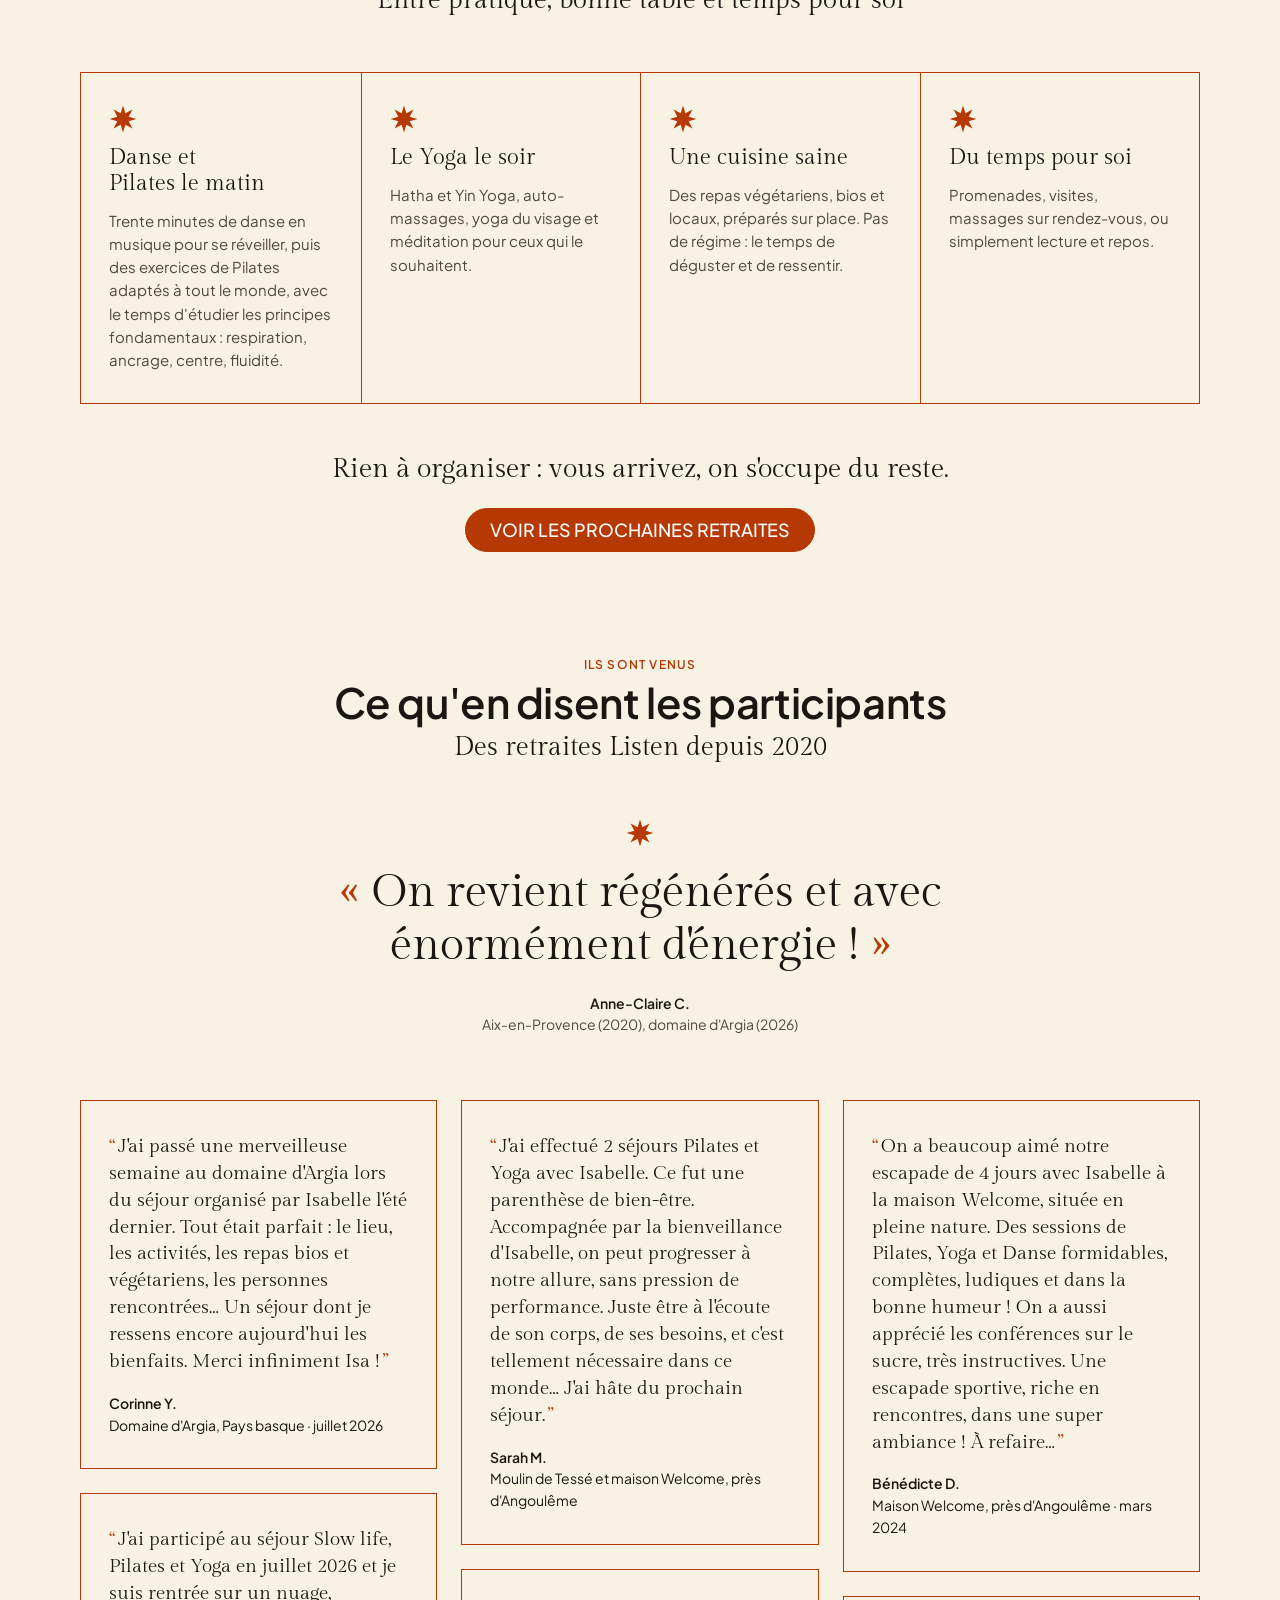
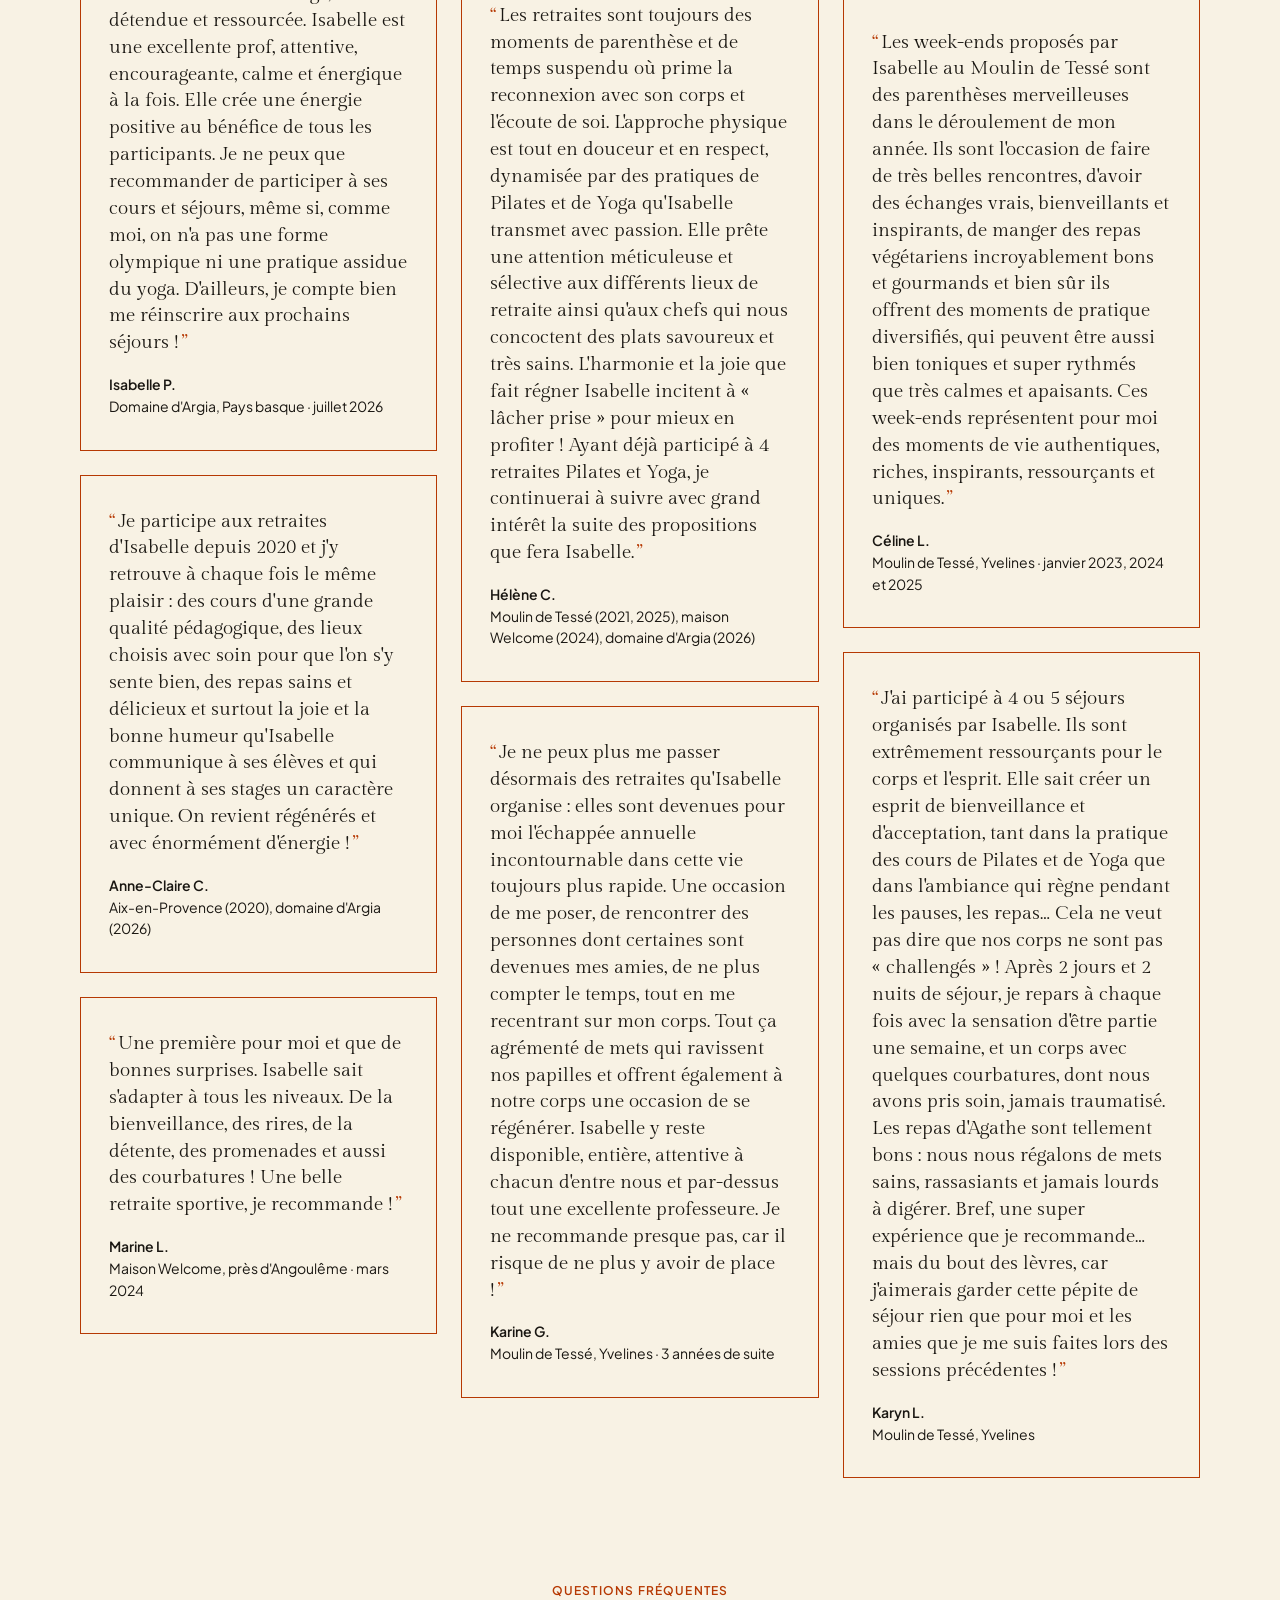
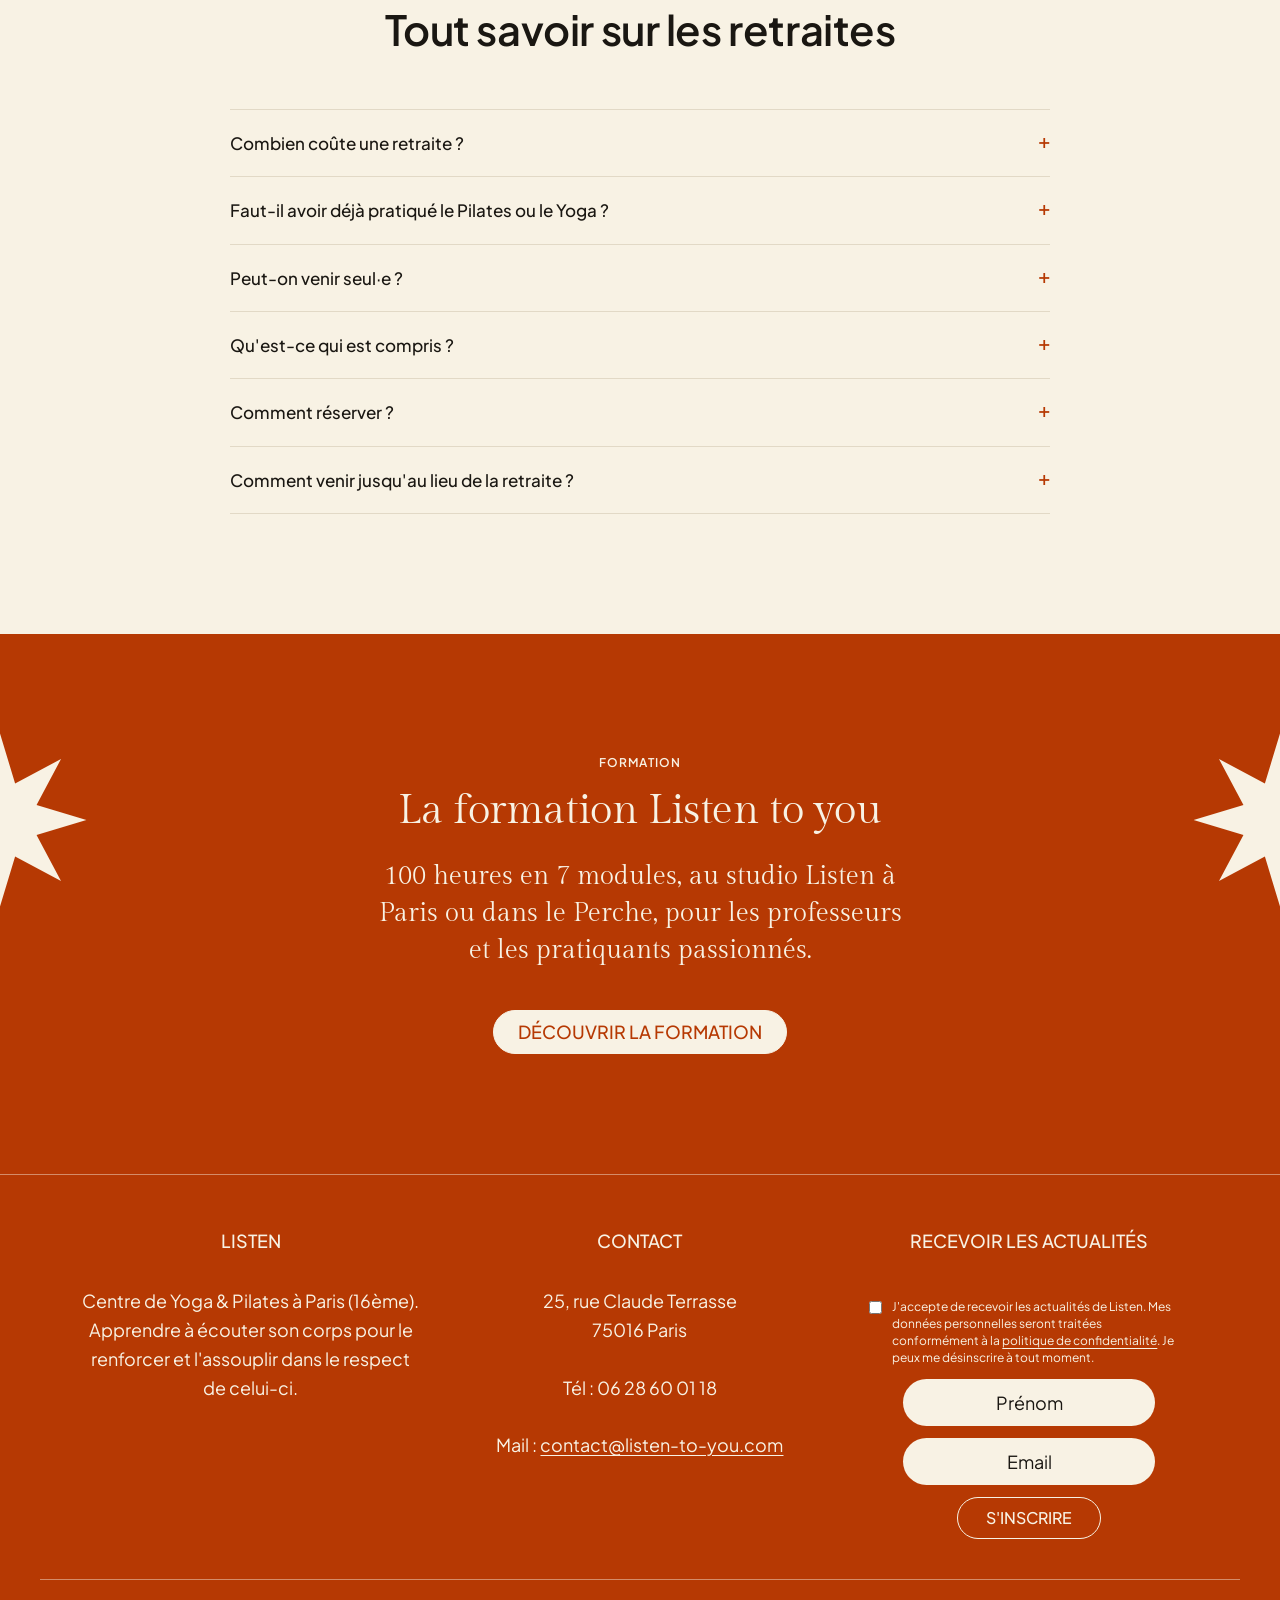
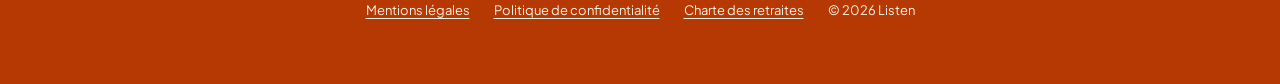
==== commit e992be24: "Charte de participation et nouveaux avis - Nouvelle page charte.html (texte de la cliente) avec le t" ====
--- a/retraites.html
+++ b/retraites.html
@@ -220,8 +220,10 @@
       <figure class="voice"><blockquote>Une première pour moi et que de bonnes surprises. Isabelle sait s'adapter à tous les niveaux. De la bienveillance, des rires, de la détente, des promenades et aussi des courbatures ! Une belle retraite sportive, je recommande !</blockquote><figcaption><b>Marine L.</b>Maison Welcome, près d'Angoulême · mars 2024</figcaption></figure>
       <figure class="voice"><blockquote>J'ai effectué 2 séjours Pilates et Yoga avec Isabelle. Ce fut une parenthèse de bien-être. Accompagnée par la bienveillance d'Isabelle, on peut progresser à notre allure, sans pression de performance. Juste être à l'écoute de son corps, de ses besoins, et c'est tellement nécessaire dans ce monde… J'ai hâte du prochain séjour.</blockquote><figcaption><b>Sarah M.</b>Moulin de Tessé et maison Welcome, près d'Angoulême</figcaption></figure>
       <figure class="voice"><blockquote>Les retraites sont toujours des moments de parenthèse et de temps suspendu où prime la reconnexion avec son corps et l'écoute de soi. L'approche physique est tout en douceur et en respect, dynamisée par des pratiques de Pilates et de Yoga qu'Isabelle transmet avec passion. Elle prête une attention méticuleuse et sélective aux différents lieux de retraite ainsi qu'aux chefs qui nous concoctent des plats savoureux et très sains. L'harmonie et la joie que fait régner Isabelle incitent à « lâcher prise » pour mieux en profiter ! Ayant déjà participé à 4 retraites Pilates et Yoga, je continuerai à suivre avec grand intérêt la suite des propositions que fera Isabelle.</blockquote><figcaption><b>Hélène C.</b>Moulin de Tessé (2021, 2025), maison Welcome (2024), domaine d'Argia (2026)</figcaption></figure>
+      <figure class="voice"><blockquote>Je ne peux plus me passer désormais des retraites qu'Isabelle organise : elles sont devenues pour moi l'échappée annuelle incontournable dans cette vie toujours plus rapide. Une occasion de me poser, de rencontrer des personnes dont certaines sont devenues mes amies, de ne plus compter le temps, tout en me recentrant sur mon corps. Tout ça agrémenté de mets qui ravissent nos papilles et offrent également à notre corps une occasion de se régénérer. Isabelle y reste disponible, entière, attentive à chacun d'entre nous et par-dessus tout une excellente professeure. Je ne recommande presque pas, car il risque de ne plus y avoir de place !</blockquote><figcaption><b>Karine G.</b>Moulin de Tessé, Yvelines · 3 années de suite</figcaption></figure>
       <figure class="voice"><blockquote>On a beaucoup aimé notre escapade de 4 jours avec Isabelle à la maison Welcome, située en pleine nature. Des sessions de Pilates, Yoga et Danse formidables, complètes, ludiques et dans la bonne humeur ! On a aussi apprécié les conférences sur le sucre, très instructives. Une escapade sportive, riche en rencontres, dans une super ambiance ! À refaire…</blockquote><figcaption><b>Bénédicte D.</b>Maison Welcome, près d'Angoulême · mars 2024</figcaption></figure>
       <figure class="voice"><blockquote>Les week-ends proposés par Isabelle au Moulin de Tessé sont des parenthèses merveilleuses dans le déroulement de mon année. Ils sont l'occasion de faire de très belles rencontres, d'avoir des échanges vrais, bienveillants et inspirants, de manger des repas végétariens incroyablement bons et gourmands et bien sûr ils offrent des moments de pratique diversifiés, qui peuvent être aussi bien toniques et super rythmés que très calmes et apaisants. Ces week-ends représentent pour moi des moments de vie authentiques, riches, inspirants, ressourçants et uniques.</blockquote><figcaption><b>Céline L.</b>Moulin de Tessé, Yvelines · janvier 2023, 2024 et 2025</figcaption></figure>
+      <figure class="voice"><blockquote>J'ai participé à 4 ou 5 séjours organisés par Isabelle. Ils sont extrêmement ressourçants pour le corps et l'esprit. Elle sait créer un esprit de bienveillance et d'acceptation, tant dans la pratique des cours de Pilates et de Yoga que dans l'ambiance qui règne pendant les pauses, les repas… Cela ne veut pas dire que nos corps ne sont pas « challengés » ! Après 2 jours et 2 nuits de séjour, je repars à chaque fois avec la sensation d'être partie une semaine, et un corps avec quelques courbatures, dont nous avons pris soin, jamais traumatisé. Les repas d'Agathe sont tellement bons : nous nous régalons de mets sains, rassasiants et jamais lourds à digérer. Bref, une super expérience que je recommande… mais du bout des lèvres, car j'aimerais garder cette pépite de séjour rien que pour moi et les amies que je me suis faites lors des sessions précédentes !</blockquote><figcaption><b>Karyn L.</b>Moulin de Tessé, Yvelines</figcaption></figure>
     </div>
   </section>
 
@@ -236,7 +238,7 @@
       <details><summary>Faut-il avoir déjà pratiqué le Pilates ou le Yoga ?</summary><p>Non. Les exercices sont adaptés à tout le monde, que vous débutiez ou que vous pratiquiez déjà.</p></details>
       <details><summary>Peut-on venir seul·e ?</summary><p>Oui. Les tarifs sont par personne, en chambre partagée avec d'autres participants.</p></details>
       <details><summary>Qu'est-ce qui est compris ?</summary><p>L'hébergement avec le linge, les repas végétariens et bios, les pratiques avec Isabelle et les promenades. Le trajet et les massages restent à votre charge.</p></details>
-      <details><summary>Comment réserver ?</summary><p>Envoyez votre demande depuis la page de la retraite. Isabelle vous répond personnellement, puis un acompte de 30 % par virement confirme votre place.</p></details>
+      <details><summary>Comment réserver ?</summary><p>Envoyez votre demande depuis la page de la retraite. Isabelle vous répond personnellement, puis un acompte de 30 % par virement confirme votre place. Les conditions d'annulation sont détaillées dans la <a href="charte.html#annulation">charte de participation</a>.</p></details>
       <details><summary>Comment venir jusqu'au lieu de la retraite ?</summary><p>Une fiche « infos pratiques » détaillant l'accès vous est envoyée à la réservation. Le trajet n'est pas compris dans le prix.</p></details>
     </div>
   </section>
@@ -279,6 +281,7 @@
   <div class="wrap legal">
     <a href="#">Mentions légales</a>
     <a href="#">Politique de confidentialité</a>
+    <a href="charte.html">Charte des retraites</a>
     <span>© 2026 Listen</span>
   </div>
 </footer>
--- a/css/retraites.css
+++ b/css/retraites.css
@@ -275,3 +275,23 @@
 /* Bandeaux orange : une étoile de chaque côté, en miroir */
 .band-star.l { right: auto; left: -90px; }
 @media (max-width: 760px) { .band-star.l { right: auto; left: -60px; } }
+
+/* ---------- Charte de participation (charte.html) : texte long, une colonne lisible ---------- */
+.doc .head { padding-bottom: 0; }
+.doc .head h1 { font-weight: 600; font-size: clamp(2rem, 4vw, 2.6rem); letter-spacing: -0.01em; line-height: 1.1; }
+.doc-body { max-width: 760px; margin: 0 auto 120px; display: grid; gap: 48px; }
+.doc-body .lede { font-family: var(--f-serif); font-size: clamp(1.2rem, 2vw, 1.4rem); line-height: 1.45; text-align: center; }
+.doc-toc { display: flex; flex-wrap: wrap; justify-content: center; gap: 8px; }
+.doc-toc a { border: 1px solid var(--orange); border-radius: 34px; padding: 6px 14px; font-size: 0.875rem; text-decoration: none; }
+.doc-body section { display: grid; gap: 14px; scroll-margin-top: 24px; }
+.doc-body h2 { font-family: var(--f-serif); font-size: clamp(1.5rem, 2.6vw, 1.9rem); line-height: 1.2; display: flex; align-items: baseline; gap: 14px; padding-top: 24px; border-top: 1px solid var(--line); }
+.doc-body h2 span { font-family: var(--f-title); font-size: 0.8125rem; font-weight: 600; color: var(--orange); }
+.doc-body section p, .doc-body section li { color: var(--ink-soft); }
+.doc-body ul { margin: 0; padding-left: 20px; display: grid; gap: 4px; }
+.doc-table { width: 100%; border-collapse: collapse; border: 1px solid var(--orange); }
+.doc-table th, .doc-table td { padding: 14px 18px; text-align: left; border-bottom: 1px solid var(--line); }
+.doc-table th { font-size: 0.8125rem; font-weight: 600; letter-spacing: 0.06em; text-transform: uppercase; color: var(--orange); }
+.doc-table td:last-child { font-family: var(--f-serif); font-size: 1.15rem; color: var(--ink); white-space: nowrap; }
+.doc-sign { font-family: var(--f-serif); font-size: 1.25rem; color: var(--ink) !important; }
+.doc-back { display: flex; justify-content: center; }
+@media (max-width: 760px) { .doc-body { gap: 36px; margin-bottom: 72px; } .doc-table th, .doc-table td { padding: 12px; } }
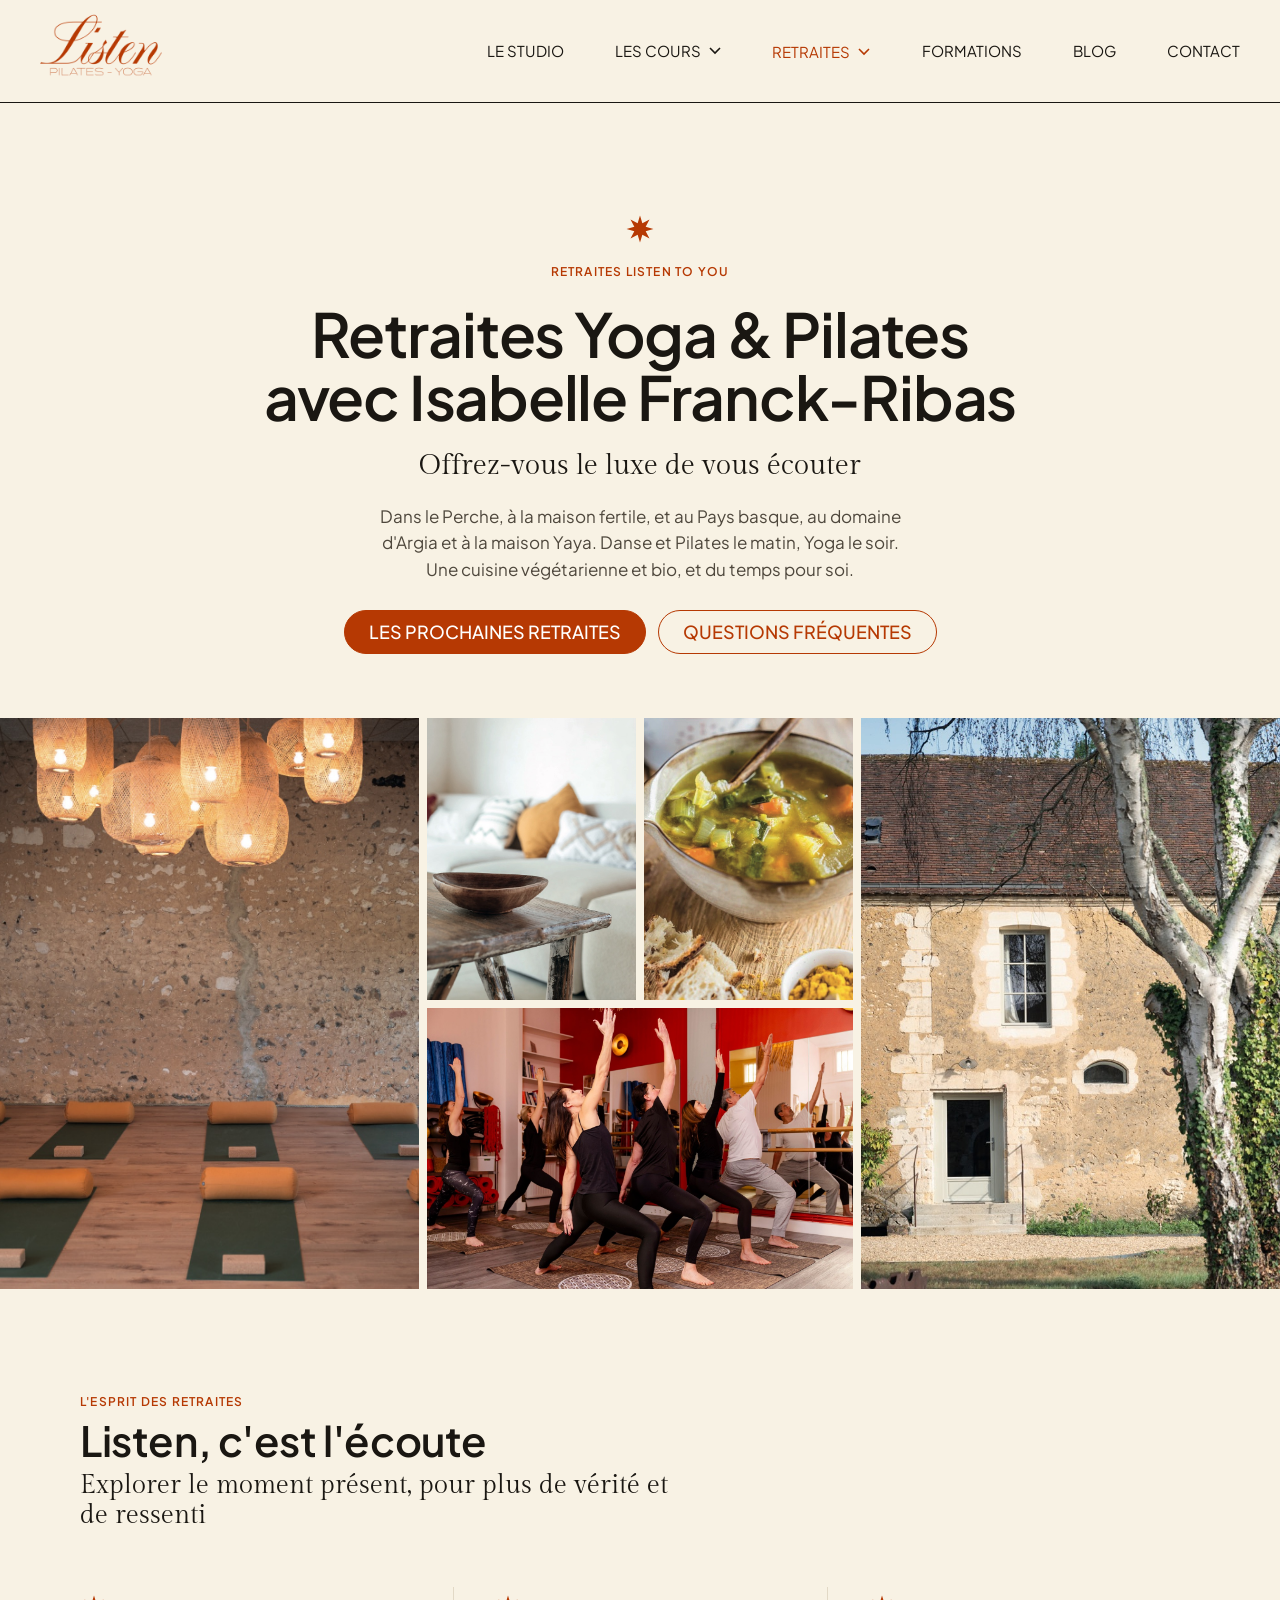
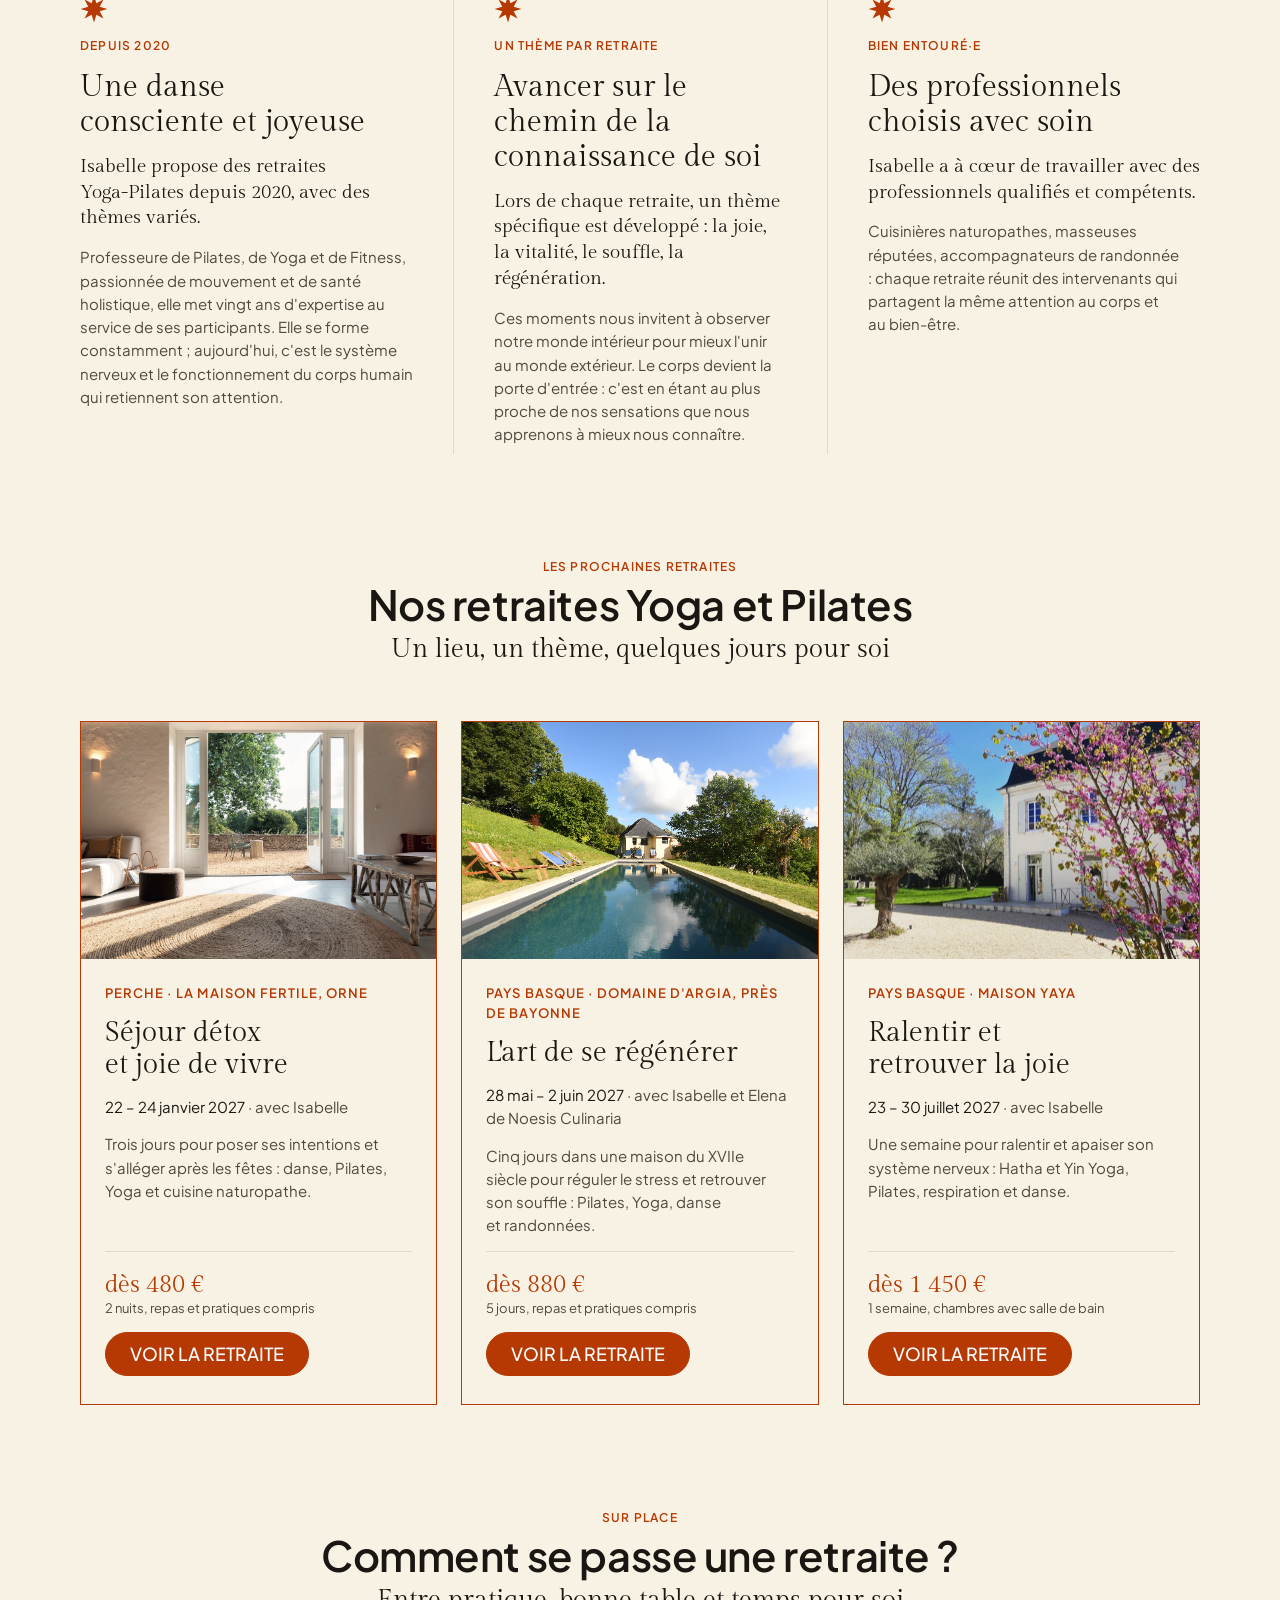
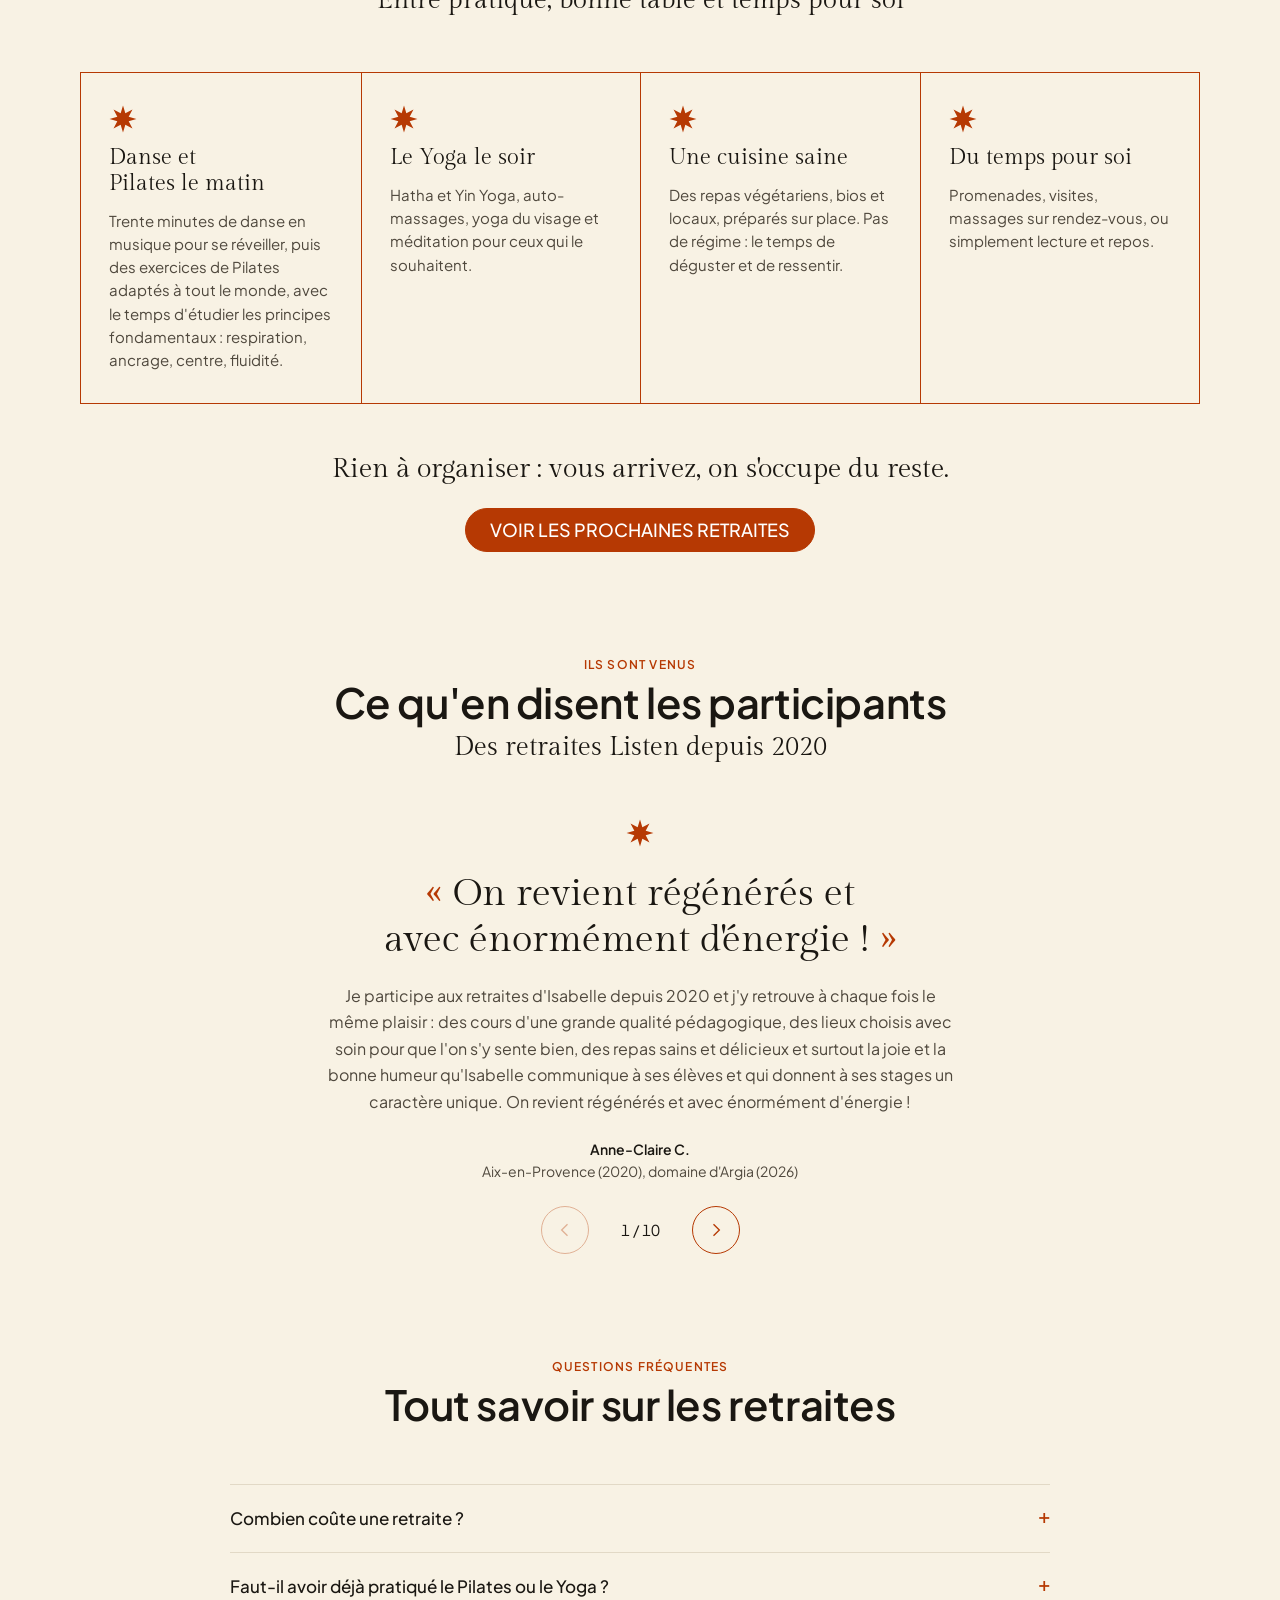
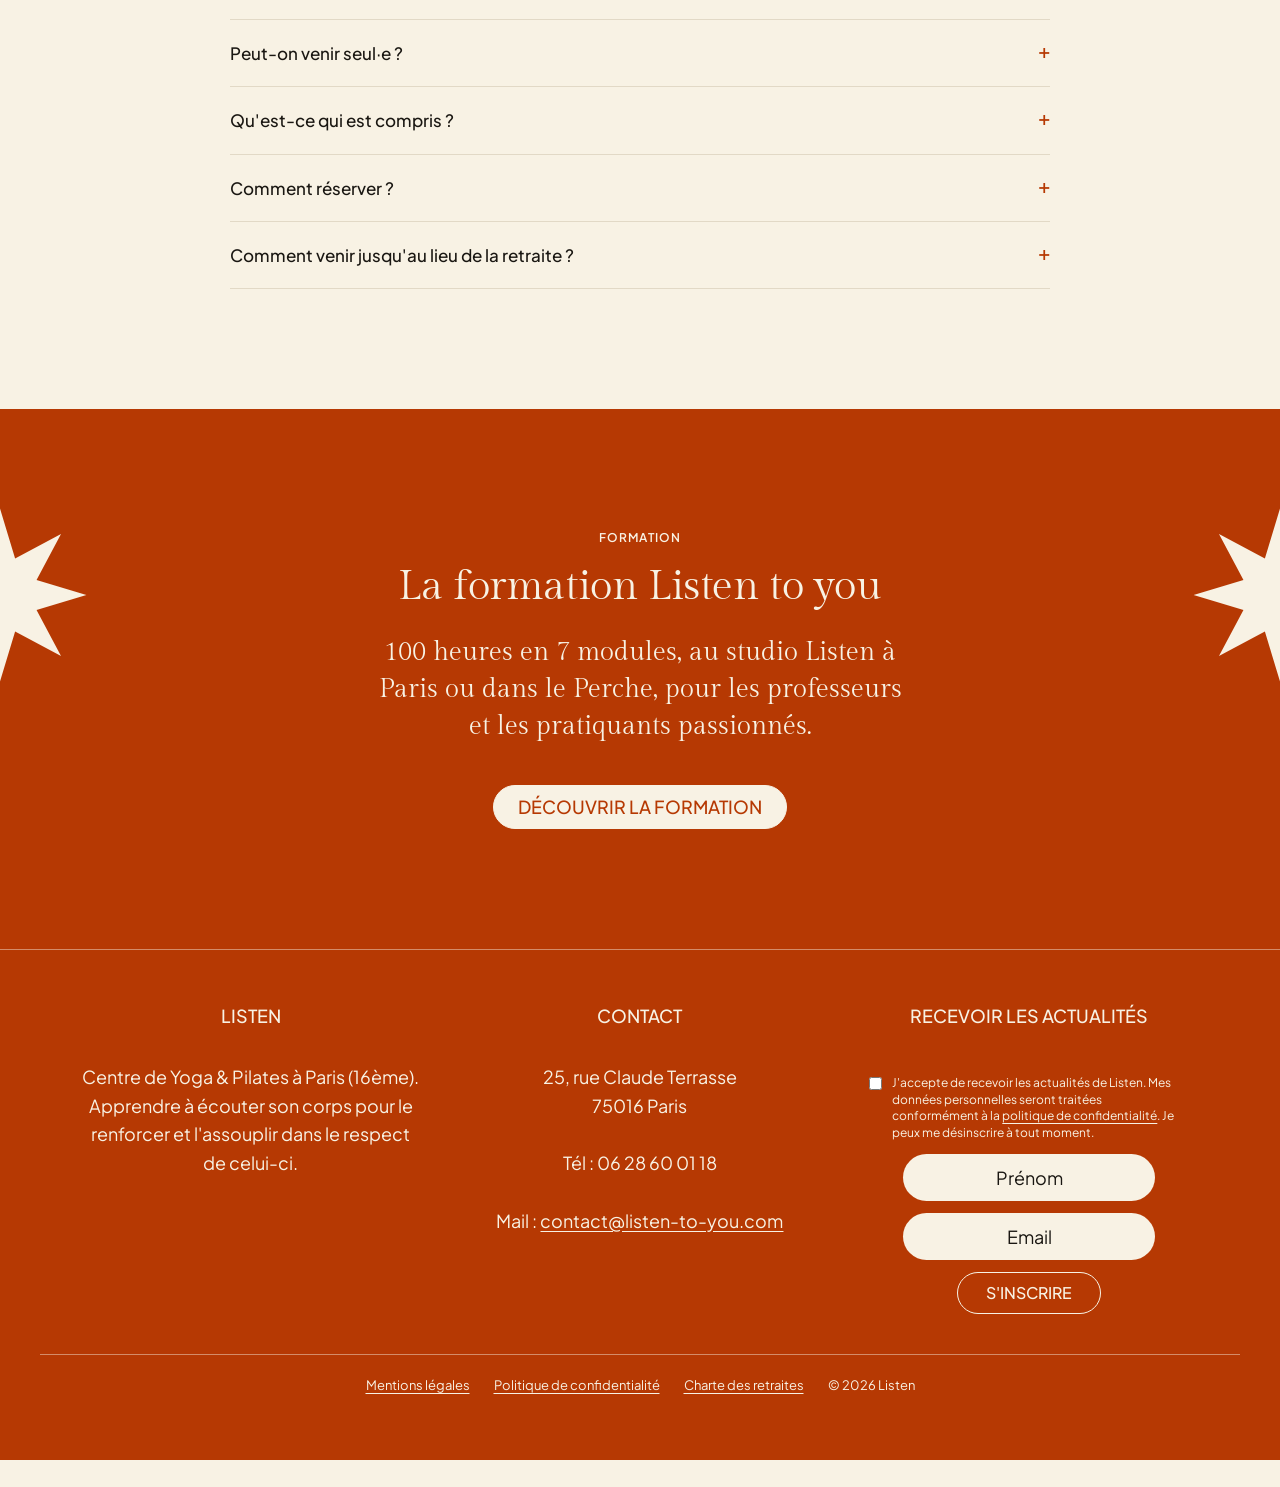
==== commit 97db36cd: "Avis en carrousel sur tout le site - Retraites (10 avis), Argia et Yaya passent au carrousel testé s" ====
--- a/retraites.html
+++ b/retraites.html
@@ -28,6 +28,7 @@
 <link rel="preconnect" href="https://fonts.gstatic.com" crossorigin>
 <link rel="stylesheet" href="https://fonts.googleapis.com/css2?family=Gilda+Display&family=Plus+Jakarta+Sans:wght@400;500;600&display=swap">
 <link rel="stylesheet" href="css/retraites.css">
+<link rel="stylesheet" href="css/avis.css">
 
 <svg width="0" height="0" style="position:absolute" aria-hidden="true">
   <symbol id="star" viewBox="0 0 100 100"><polygon fill="currentColor" points="50,2 58.4,29.7 83.9,16.1 70.3,41.6 98,50 70.3,58.4 83.9,83.9 58.4,70.3 50,98 41.6,70.3 16.1,83.9 29.7,58.4 2,50 29.7,41.6 16.1,16.1 41.6,29.7"/></symbol>
@@ -208,22 +209,86 @@
       <h2 id="t-avis">Ce qu'en disent les participants</h2>
       <p class="serif">Des retraites Listen depuis 2020</p>
     </div>
-    <figure class="voice-feature">
+    <!-- Avis en carrousel : la phrase forte de chaque avis en grand, l'avis complet dessous (css/avis.css, js/avis.js) -->
+    <div class="slider" aria-roledescription="carrousel" aria-label="Avis des participants">
       <svg class="star" aria-hidden="true"><use href="#star"/></svg>
-      <blockquote>On revient régénérés et avec énormément d'énergie !</blockquote>
-      <figcaption><b>Anne-Claire C.</b>Aix-en-Provence (2020), domaine d'Argia (2026)</figcaption>
-    </figure>
-    <div class="voices">
-      <figure class="voice"><blockquote>J'ai passé une merveilleuse semaine au domaine d'Argia lors du séjour organisé par Isabelle l'été dernier. Tout était parfait : le lieu, les activités, les repas bios et végétariens, les personnes rencontrées… Un séjour dont je ressens encore aujourd'hui les bienfaits. Merci infiniment Isa !</blockquote><figcaption><b>Corinne Y.</b>Domaine d'Argia, Pays basque · juillet 2026</figcaption></figure>
-      <figure class="voice"><blockquote>J'ai participé au séjour Slow life, Pilates et Yoga en juillet 2026 et je suis rentrée sur un nuage, détendue et ressourcée. Isabelle est une excellente prof, attentive, encourageante, calme et énergique à la fois. Elle crée une énergie positive au bénéfice de tous les participants. Je ne peux que recommander de participer à ses cours et séjours, même si, comme moi, on n'a pas une forme olympique ni une pratique assidue du yoga. D'ailleurs, je compte bien me réinscrire aux prochains séjours !</blockquote><figcaption><b>Isabelle P.</b>Domaine d'Argia, Pays basque · juillet 2026</figcaption></figure>
-      <figure class="voice"><blockquote>Je participe aux retraites d'Isabelle depuis 2020 et j'y retrouve à chaque fois le même plaisir : des cours d'une grande qualité pédagogique, des lieux choisis avec soin pour que l'on s'y sente bien, des repas sains et délicieux et surtout la joie et la bonne humeur qu'Isabelle communique à ses élèves et qui donnent à ses stages un caractère unique. On revient régénérés et avec énormément d'énergie !</blockquote><figcaption><b>Anne-Claire C.</b>Aix-en-Provence (2020), domaine d'Argia (2026)</figcaption></figure>
-      <figure class="voice"><blockquote>Une première pour moi et que de bonnes surprises. Isabelle sait s'adapter à tous les niveaux. De la bienveillance, des rires, de la détente, des promenades et aussi des courbatures ! Une belle retraite sportive, je recommande !</blockquote><figcaption><b>Marine L.</b>Maison Welcome, près d'Angoulême · mars 2024</figcaption></figure>
-      <figure class="voice"><blockquote>J'ai effectué 2 séjours Pilates et Yoga avec Isabelle. Ce fut une parenthèse de bien-être. Accompagnée par la bienveillance d'Isabelle, on peut progresser à notre allure, sans pression de performance. Juste être à l'écoute de son corps, de ses besoins, et c'est tellement nécessaire dans ce monde… J'ai hâte du prochain séjour.</blockquote><figcaption><b>Sarah M.</b>Moulin de Tessé et maison Welcome, près d'Angoulême</figcaption></figure>
-      <figure class="voice"><blockquote>Les retraites sont toujours des moments de parenthèse et de temps suspendu où prime la reconnexion avec son corps et l'écoute de soi. L'approche physique est tout en douceur et en respect, dynamisée par des pratiques de Pilates et de Yoga qu'Isabelle transmet avec passion. Elle prête une attention méticuleuse et sélective aux différents lieux de retraite ainsi qu'aux chefs qui nous concoctent des plats savoureux et très sains. L'harmonie et la joie que fait régner Isabelle incitent à « lâcher prise » pour mieux en profiter ! Ayant déjà participé à 4 retraites Pilates et Yoga, je continuerai à suivre avec grand intérêt la suite des propositions que fera Isabelle.</blockquote><figcaption><b>Hélène C.</b>Moulin de Tessé (2021, 2025), maison Welcome (2024), domaine d'Argia (2026)</figcaption></figure>
-      <figure class="voice"><blockquote>Je ne peux plus me passer désormais des retraites qu'Isabelle organise : elles sont devenues pour moi l'échappée annuelle incontournable dans cette vie toujours plus rapide. Une occasion de me poser, de rencontrer des personnes dont certaines sont devenues mes amies, de ne plus compter le temps, tout en me recentrant sur mon corps. Tout ça agrémenté de mets qui ravissent nos papilles et offrent également à notre corps une occasion de se régénérer. Isabelle y reste disponible, entière, attentive à chacun d'entre nous et par-dessus tout une excellente professeure. Je ne recommande presque pas, car il risque de ne plus y avoir de place !</blockquote><figcaption><b>Karine G.</b>Moulin de Tessé, Yvelines · 3 années de suite</figcaption></figure>
-      <figure class="voice"><blockquote>On a beaucoup aimé notre escapade de 4 jours avec Isabelle à la maison Welcome, située en pleine nature. Des sessions de Pilates, Yoga et Danse formidables, complètes, ludiques et dans la bonne humeur ! On a aussi apprécié les conférences sur le sucre, très instructives. Une escapade sportive, riche en rencontres, dans une super ambiance ! À refaire…</blockquote><figcaption><b>Bénédicte D.</b>Maison Welcome, près d'Angoulême · mars 2024</figcaption></figure>
-      <figure class="voice"><blockquote>Les week-ends proposés par Isabelle au Moulin de Tessé sont des parenthèses merveilleuses dans le déroulement de mon année. Ils sont l'occasion de faire de très belles rencontres, d'avoir des échanges vrais, bienveillants et inspirants, de manger des repas végétariens incroyablement bons et gourmands et bien sûr ils offrent des moments de pratique diversifiés, qui peuvent être aussi bien toniques et super rythmés que très calmes et apaisants. Ces week-ends représentent pour moi des moments de vie authentiques, riches, inspirants, ressourçants et uniques.</blockquote><figcaption><b>Céline L.</b>Moulin de Tessé, Yvelines · janvier 2023, 2024 et 2025</figcaption></figure>
-      <figure class="voice"><blockquote>J'ai participé à 4 ou 5 séjours organisés par Isabelle. Ils sont extrêmement ressourçants pour le corps et l'esprit. Elle sait créer un esprit de bienveillance et d'acceptation, tant dans la pratique des cours de Pilates et de Yoga que dans l'ambiance qui règne pendant les pauses, les repas… Cela ne veut pas dire que nos corps ne sont pas « challengés » ! Après 2 jours et 2 nuits de séjour, je repars à chaque fois avec la sensation d'être partie une semaine, et un corps avec quelques courbatures, dont nous avons pris soin, jamais traumatisé. Les repas d'Agathe sont tellement bons : nous nous régalons de mets sains, rassasiants et jamais lourds à digérer. Bref, une super expérience que je recommande… mais du bout des lèvres, car j'aimerais garder cette pépite de séjour rien que pour moi et les amies que je me suis faites lors des sessions précédentes !</blockquote><figcaption><b>Karyn L.</b>Moulin de Tessé, Yvelines</figcaption></figure>
+      <div class="slides" tabindex="0">
+        <figure class="slide" role="group" aria-roledescription="avis" aria-label="1 sur 10">
+          <blockquote>
+            <p class="slide-hl">On revient régénérés et avec énormément d'énergie !</p>
+            <p class="slide-full">Je participe aux retraites d'Isabelle depuis 2020 et j'y retrouve à chaque fois le même plaisir : des cours d'une grande qualité pédagogique, des lieux choisis avec soin pour que l'on s'y sente bien, des repas sains et délicieux et surtout la joie et la bonne humeur qu'Isabelle communique à ses élèves et qui donnent à ses stages un caractère unique. On revient régénérés et avec énormément d'énergie !</p>
+          </blockquote>
+          <figcaption><b>Anne-Claire C.</b>Aix-en-Provence (2020), domaine d'Argia (2026)</figcaption>
+        </figure>
+        <figure class="slide" role="group" aria-roledescription="avis" aria-label="2 sur 10">
+          <blockquote>
+            <p class="slide-hl">Je suis rentrée sur un nuage, détendue et ressourcée.</p>
+            <p class="slide-full">J'ai participé au séjour Slow life, Pilates et Yoga en juillet 2026 et je suis rentrée sur un nuage, détendue et ressourcée. Isabelle est une excellente prof, attentive, encourageante, calme et énergique à la fois. Elle crée une énergie positive au bénéfice de tous les participants. Je ne peux que recommander de participer à ses cours et séjours, même si, comme moi, on n'a pas une forme olympique ni une pratique assidue du yoga. D'ailleurs, je compte bien me réinscrire aux prochains séjours !</p>
+          </blockquote>
+          <figcaption><b>Isabelle P.</b>Domaine d'Argia, Pays basque · juillet 2026</figcaption>
+        </figure>
+        <figure class="slide" role="group" aria-roledescription="avis" aria-label="3 sur 10">
+          <blockquote>
+            <p class="slide-hl">Après 2 jours et 2 nuits, je repars à chaque fois avec la sensation d'être partie une semaine.</p>
+            <p class="slide-full">J'ai participé à 4 ou 5 séjours organisés par Isabelle. Ils sont extrêmement ressourçants pour le corps et l'esprit. Elle sait créer un esprit de bienveillance et d'acceptation, tant dans la pratique des cours de Pilates et de Yoga que dans l'ambiance qui règne pendant les pauses, les repas… Cela ne veut pas dire que nos corps ne sont pas « challengés » ! Après 2 jours et 2 nuits de séjour, je repars à chaque fois avec la sensation d'être partie une semaine, et un corps avec quelques courbatures, dont nous avons pris soin, jamais traumatisé. Les repas d'Agathe sont tellement bons : nous nous régalons de mets sains, rassasiants et jamais lourds à digérer. Bref, une super expérience que je recommande… mais du bout des lèvres, car j'aimerais garder cette pépite de séjour rien que pour moi et les amies que je me suis faites lors des sessions précédentes !</p>
+          </blockquote>
+          <figcaption><b>Karyn L.</b>Moulin de Tessé, Yvelines</figcaption>
+        </figure>
+        <figure class="slide" role="group" aria-roledescription="avis" aria-label="4 sur 10">
+          <blockquote>
+            <p class="slide-hl">Tout était parfait : le lieu, les activités, les repas bios et végétariens, les personnes rencontrées…</p>
+            <p class="slide-full">J'ai passé une merveilleuse semaine au domaine d'Argia lors du séjour organisé par Isabelle l'été dernier. Tout était parfait : le lieu, les activités, les repas bios et végétariens, les personnes rencontrées… Un séjour dont je ressens encore aujourd'hui les bienfaits. Merci infiniment Isa !</p>
+          </blockquote>
+          <figcaption><b>Corinne Y.</b>Domaine d'Argia, Pays basque · juillet 2026</figcaption>
+        </figure>
+        <figure class="slide" role="group" aria-roledescription="avis" aria-label="5 sur 10">
+          <blockquote>
+            <p class="slide-hl">Elles sont devenues pour moi l'échappée annuelle incontournable dans cette vie toujours plus rapide.</p>
+            <p class="slide-full">Je ne peux plus me passer désormais des retraites qu'Isabelle organise : elles sont devenues pour moi l'échappée annuelle incontournable dans cette vie toujours plus rapide. Une occasion de me poser, de rencontrer des personnes dont certaines sont devenues mes amies, de ne plus compter le temps, tout en me recentrant sur mon corps. Tout ça agrémenté de mets qui ravissent nos papilles et offrent également à notre corps une occasion de se régénérer. Isabelle y reste disponible, entière, attentive à chacun d'entre nous et par-dessus tout une excellente professeure. Je ne recommande presque pas, car il risque de ne plus y avoir de place !</p>
+          </blockquote>
+          <figcaption><b>Karine G.</b>Moulin de Tessé, Yvelines · 3 années de suite</figcaption>
+        </figure>
+        <figure class="slide" role="group" aria-roledescription="avis" aria-label="6 sur 10">
+          <blockquote>
+            <p class="slide-hl">On peut progresser à notre allure, sans pression de performance.</p>
+            <p class="slide-full">J'ai effectué 2 séjours Pilates et Yoga avec Isabelle. Ce fut une parenthèse de bien-être. Accompagnée par la bienveillance d'Isabelle, on peut progresser à notre allure, sans pression de performance. Juste être à l'écoute de son corps, de ses besoins, et c'est tellement nécessaire dans ce monde… J'ai hâte du prochain séjour.</p>
+          </blockquote>
+          <figcaption><b>Sarah M.</b>Moulin de Tessé et maison Welcome, près d'Angoulême</figcaption>
+        </figure>
+        <figure class="slide" role="group" aria-roledescription="avis" aria-label="7 sur 10">
+          <blockquote>
+            <p class="slide-hl">Des moments de vie authentiques, riches, inspirants, ressourçants et uniques.</p>
+            <p class="slide-full">Les week-ends proposés par Isabelle au Moulin de Tessé sont des parenthèses merveilleuses dans le déroulement de mon année. Ils sont l'occasion de faire de très belles rencontres, d'avoir des échanges vrais, bienveillants et inspirants, de manger des repas végétariens incroyablement bons et gourmands et bien sûr ils offrent des moments de pratique diversifiés, qui peuvent être aussi bien toniques et super rythmés que très calmes et apaisants. Ces week-ends représentent pour moi des moments de vie authentiques, riches, inspirants, ressourçants et uniques.</p>
+          </blockquote>
+          <figcaption><b>Céline L.</b>Moulin de Tessé, Yvelines · janvier 2023, 2024 et 2025</figcaption>
+        </figure>
+        <figure class="slide" role="group" aria-roledescription="avis" aria-label="8 sur 10">
+          <blockquote>
+            <p class="slide-hl">Les retraites sont toujours des moments de parenthèse et de temps suspendu.</p>
+            <p class="slide-full">Les retraites sont toujours des moments de parenthèse et de temps suspendu où prime la reconnexion avec son corps et l'écoute de soi. L'approche physique est tout en douceur et en respect, dynamisée par des pratiques de Pilates et de Yoga qu'Isabelle transmet avec passion. Elle prête une attention méticuleuse et sélective aux différents lieux de retraite ainsi qu'aux chefs qui nous concoctent des plats savoureux et très sains. L'harmonie et la joie que fait régner Isabelle incitent à « lâcher prise » pour mieux en profiter ! Ayant déjà participé à 4 retraites Pilates et Yoga, je continuerai à suivre avec grand intérêt la suite des propositions que fera Isabelle.</p>
+          </blockquote>
+          <figcaption><b>Hélène C.</b>Moulin de Tessé (2021, 2025), maison Welcome (2024), domaine d'Argia (2026)</figcaption>
+        </figure>
+        <figure class="slide" role="group" aria-roledescription="avis" aria-label="9 sur 10">
+          <blockquote>
+            <p class="slide-hl">Une escapade sportive, riche en rencontres, dans une super ambiance !</p>
+            <p class="slide-full">On a beaucoup aimé notre escapade de 4 jours avec Isabelle à la maison Welcome, située en pleine nature. Des sessions de Pilates, Yoga et Danse formidables, complètes, ludiques et dans la bonne humeur ! On a aussi apprécié les conférences sur le sucre, très instructives. Une escapade sportive, riche en rencontres, dans une super ambiance ! À refaire…</p>
+          </blockquote>
+          <figcaption><b>Bénédicte D.</b>Maison Welcome, près d'Angoulême · mars 2024</figcaption>
+        </figure>
+        <figure class="slide" role="group" aria-roledescription="avis" aria-label="10 sur 10">
+          <blockquote>
+            <p class="slide-hl">Isabelle sait s'adapter à tous les niveaux.</p>
+            <p class="slide-full">Une première pour moi et que de bonnes surprises. Isabelle sait s'adapter à tous les niveaux. De la bienveillance, des rires, de la détente, des promenades et aussi des courbatures ! Une belle retraite sportive, je recommande !</p>
+          </blockquote>
+          <figcaption><b>Marine L.</b>Maison Welcome, près d'Angoulême · mars 2024</figcaption>
+        </figure>
+      </div>
+    <div class="slider-nav">
+      <button class="slider-prev" type="button" aria-label="Avis précédent"><svg viewBox="0 0 24 24" aria-hidden="true"><path d="M15 5l-7 7 7 7" fill="none" stroke="currentColor" stroke-width="1.6"/></svg></button>
+      <p class="slider-count" aria-live="polite"><span>1</span> / 10</p>
+      <button class="slider-next" type="button" aria-label="Avis suivant"><svg viewBox="0 0 24 24" aria-hidden="true"><path d="M9 5l7 7-7 7" fill="none" stroke="currentColor" stroke-width="1.6"/></svg></button>
+    </div>
     </div>
   </section>
 
@@ -285,3 +350,5 @@
     <span>© 2026 Listen</span>
   </div>
 </footer>
+
+<script src="js/avis.js"></script>
--- a/css/retraites.css
+++ b/css/retraites.css
@@ -147,16 +147,6 @@
 .band .soon { color: var(--beige); margin-top: 16px; }
 .band .btn { background: var(--beige); border-color: var(--beige); color: var(--orange); margin-top: 16px; }
 
-/* ---------- Avis ---------- */
-.voices { display: grid; grid-template-columns: repeat(3, minmax(0, 1fr)); gap: 24px; }
-.voice { margin: 0; border: 1px solid var(--orange); padding: 32px 28px; display: grid; gap: 18px; align-content: space-between; }
-.voice blockquote { margin: 0; font-family: var(--f-serif); font-size: 1.2rem; line-height: 1.4; }
-.voice blockquote::before { content: "“"; color: var(--orange); margin-right: 2px; }
-.voice blockquote::after { content: "”"; color: var(--orange); margin-left: 2px; }
-.voice figcaption { margin: 0; font-size: 0.875rem; }
-.voice figcaption b { display: block; font-weight: 600; color: var(--ink); }
-.voices.todo .voice { border-style: dashed; }
-.voices.todo blockquote { color: var(--ink-soft); }
 .todo-note { text-align: center; font-size: 0.8125rem; color: var(--ink-soft); margin-top: 20px; }
 
 /* ---------- FAQ ---------- */
@@ -209,7 +199,6 @@
   .card .body { padding: 24px 20px 24px; }
   .band { margin-top: 72px; padding-block: 72px; }
   .band-star { width: 110px; height: 110px; top: 40px; right: -60px; }
-  .voices { grid-template-columns: minmax(0, 1fr); }
   footer h2 { margin-bottom: 16px; }
 }
 @media (prefers-reduced-motion: reduce) { .btn { transition: none; } }
@@ -259,18 +248,6 @@
 .next .btn { margin-top: 20px; }
 @media (max-width: 760px) { .next .head { padding-bottom: 72px; } }
 
-/* ---------- Avis : une citation à la une, puis mosaïque 3 / 2 / 1 colonnes (cartes à hauteur naturelle) ---------- */
-.voice-feature { margin: 0 auto 64px; max-width: 46rem; display: grid; justify-items: center; gap: 20px; text-align: center; }
-.voice-feature blockquote { margin: 0; font-family: var(--f-serif); font-size: clamp(1.7rem, 4.2vw, 2.8rem); line-height: 1.18; text-wrap: balance; }
-.voice-feature blockquote::before { content: "« "; color: var(--orange); }
-.voice-feature blockquote::after { content: " »"; color: var(--orange); }
-.voice-feature figcaption { font-size: 0.875rem; color: var(--ink-soft); }
-.voice-feature figcaption b { display: block; font-weight: 600; color: var(--ink); }
-@media (max-width: 760px) { .voice-feature { margin-bottom: 40px; gap: 14px; } }
-.voices { display: block; columns: 3; column-gap: 24px; }
-.voice { break-inside: avoid; margin-bottom: 24px; }
-@media (max-width: 1000px) { .voices { columns: 2; } }
-@media (max-width: 760px) { .voices { columns: 1; } .voice { padding: 24px 20px; } }
 
 /* Bandeaux orange : une étoile de chaque côté, en miroir */
 .band-star.l { right: auto; left: -90px; }
--- a/css/avis.css
+++ b/css/avis.css
@@ -0,0 +1,21 @@
+/* Avis en carrousel, commun aux pages Retraites, Perche, Argia et Yaya : une phrase forte en grand, l'avis complet dessous, flèches et compteur */
+.slider { max-width: 860px; margin-inline: auto; display: grid; justify-items: center; gap: 24px; }
+.slides { width: 100%; display: flex; align-items: flex-start; overflow-x: auto; overflow-y: hidden; scroll-snap-type: x mandatory; scroll-behavior: smooth; scrollbar-width: none; transition: height .3s ease; }
+.slides::-webkit-scrollbar { display: none; }
+.slides:focus-visible { outline-offset: 6px; }
+.slide { flex: 0 0 100%; scroll-snap-align: start; margin: 0; padding: 0 24px; display: grid; gap: 24px; justify-items: center; align-content: start; text-align: center; }
+.slide blockquote { margin: 0; display: grid; gap: 20px; }
+.slide-hl { font-family: var(--f-serif); font-size: clamp(1.6rem, 3.6vw, 2.4rem); line-height: 1.2; text-wrap: balance; }
+.slide-hl::before { content: "« "; color: var(--orange); }
+.slide-hl::after { content: " »"; color: var(--orange); }
+.slide-full { max-width: 640px; margin-inline: auto; font-size: 1rem; line-height: 1.65; color: var(--ink-soft); }
+.slide figcaption { font-size: 0.875rem; color: var(--ink-soft); }
+.slide figcaption b { display: block; font-weight: 600; color: var(--ink); }
+.slider-nav { display: flex; align-items: center; gap: 24px; }
+.slider-nav button { width: 48px; height: 48px; border-radius: 50%; border: 1px solid var(--orange); background: transparent; color: var(--orange); display: grid; place-items: center; cursor: pointer; transition: background .2s ease, color .2s ease; }
+.slider-nav button svg { width: 20px; height: 20px; }
+.slider-nav button:hover:not(:disabled) { background: var(--orange); color: var(--on-orange); }
+.slider-nav button:disabled { opacity: .35; cursor: default; }
+.slider-count { min-width: 5ch; text-align: center; font-size: 0.9375rem; font-variant-numeric: tabular-nums; }
+@media (max-width: 760px) { .slide { padding: 0 4px; } .slide-full { font-size: 0.9375rem; } }
+@media (prefers-reduced-motion: reduce) { .slides { scroll-behavior: auto; transition: none; } .slider-nav button { transition: none; } }
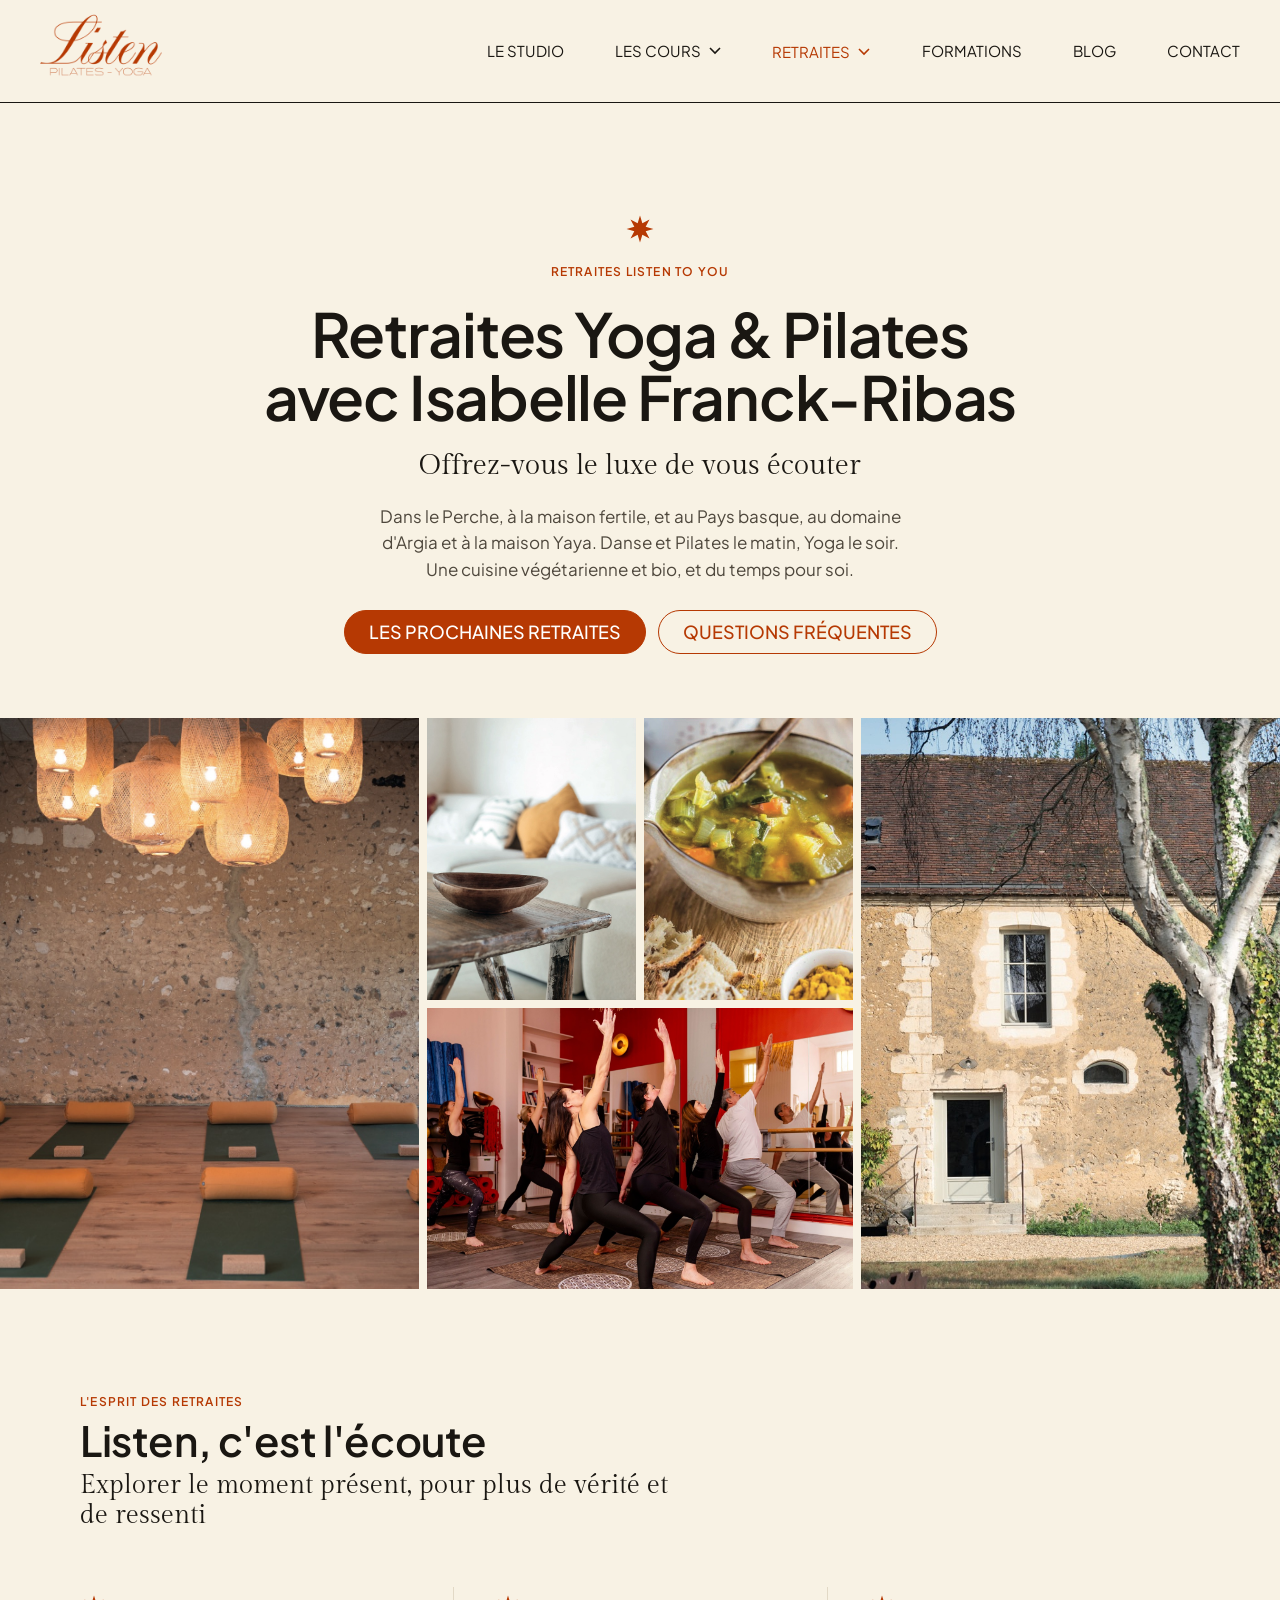
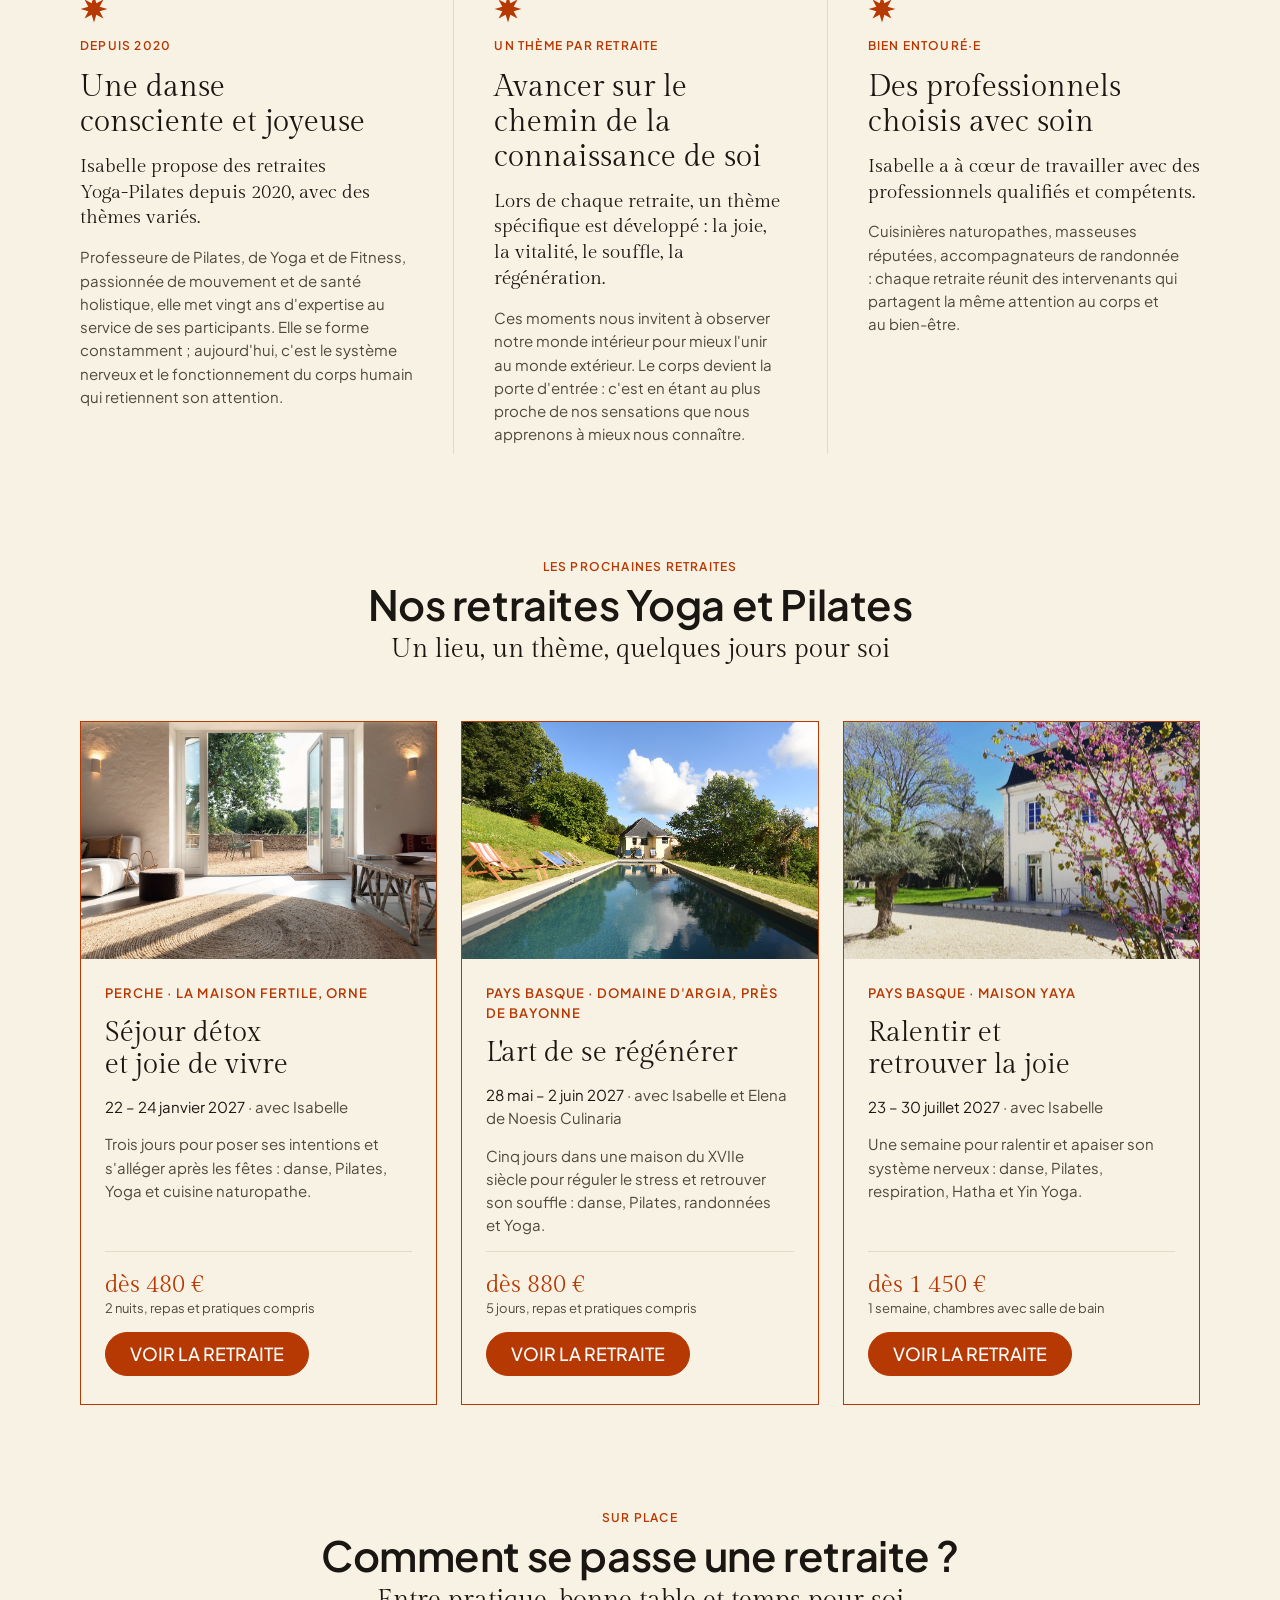
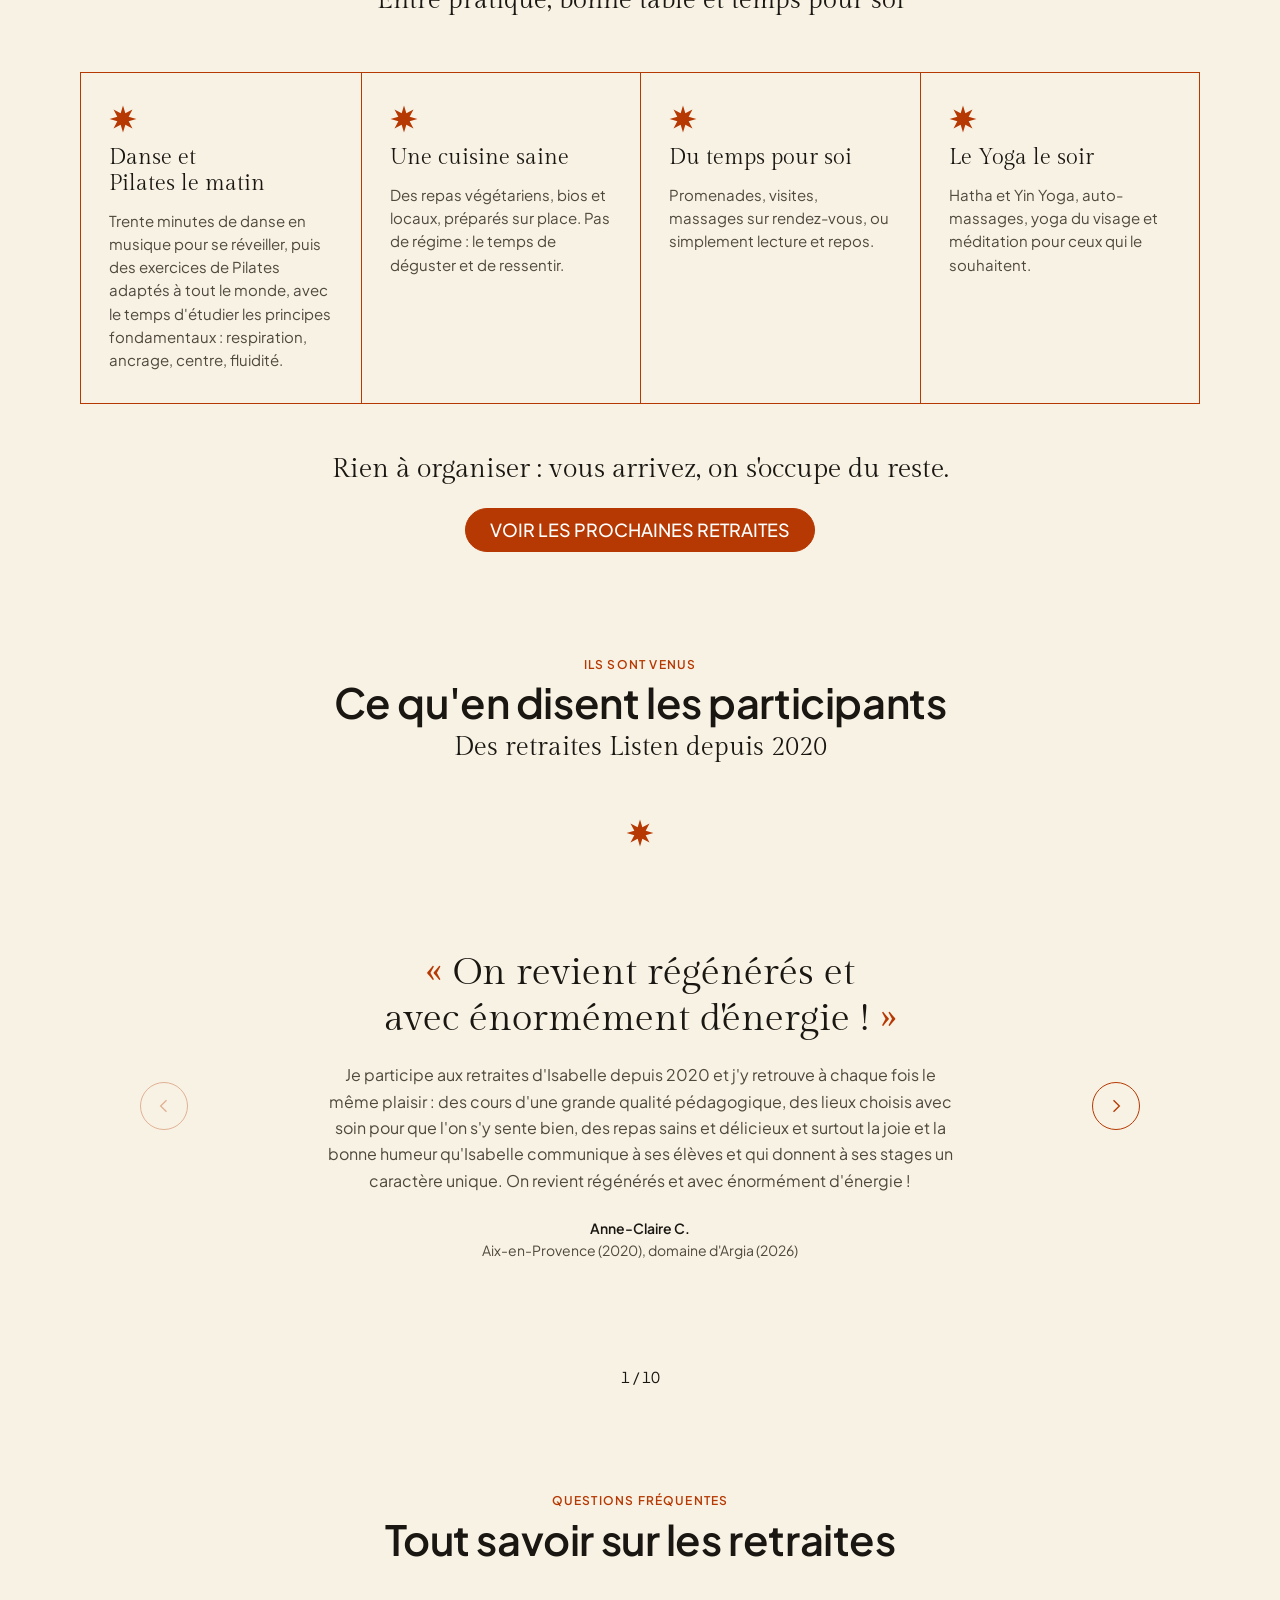
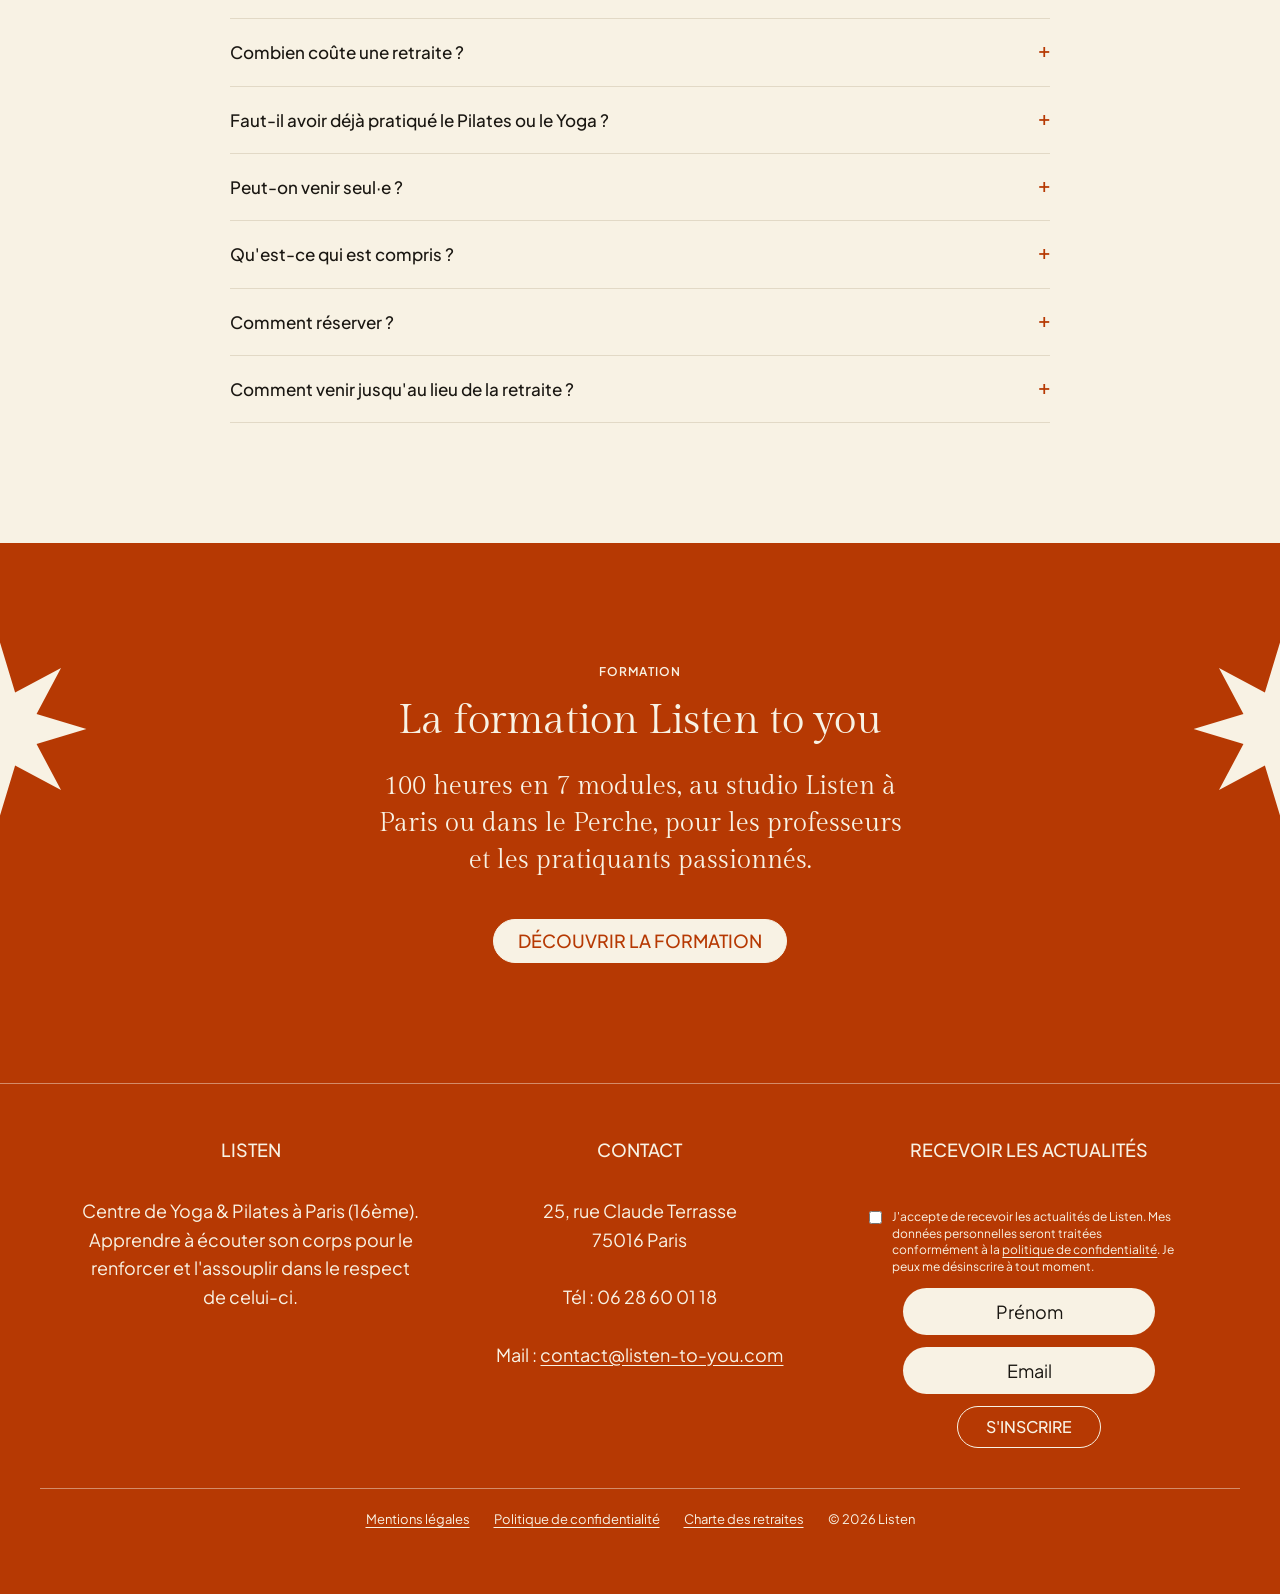
==== commit d266a7f8: "Pratiques dans l'ordre de la journée sur toutes les pages retraites Listes « Au programme », bloc « " ====
--- a/retraites.html
+++ b/retraites.html
@@ -157,7 +157,7 @@
           <p class="place-tag">Pays basque · Domaine d'Argia, près de Bayonne</p>
           <h3>L'art de se régénérer</h3>
           <p class="where"><time datetime="2027-05-28">28 mai – 2 juin 2027</time> <span>· avec Isabelle et Elena de Noesis Culinaria</span></p>
-          <p class="desc">Cinq jours dans une maison du XVIIe siècle pour réguler le stress et retrouver son souffle : Pilates, Yoga, danse et randonnées.</p>
+          <p class="desc">Cinq jours dans une maison du XVIIe siècle pour réguler le stress et retrouver son souffle : danse, Pilates, randonnées et Yoga.</p>
           <div class="foot">
             <p class="meta"><b>dès 880 €</b><span>5 jours, repas et pratiques compris</span></p>
             <!-- Sur le site : /retraites/argia -->
@@ -172,7 +172,7 @@
           <p class="place-tag">Pays basque · Maison Yaya</p>
           <h3>Ralentir et retrouver la joie</h3>
           <p class="where"><time datetime="2027-07-23">23 – 30 juillet 2027</time> <span>· avec Isabelle</span></p>
-          <p class="desc">Une semaine pour ralentir et apaiser son système nerveux : Hatha et Yin Yoga, Pilates, respiration et danse.</p>
+          <p class="desc">Une semaine pour ralentir et apaiser son système nerveux : danse, Pilates, respiration, Hatha et Yin Yoga.</p>
           <div class="foot">
             <p class="meta"><b>dès 1 450 €</b><span>1 semaine, chambres avec salle de bain</span></p>
             <!-- Sur le site : /retraites/yaya -->
@@ -192,9 +192,9 @@
     </div>
     <div class="how">
       <div><svg class="star" aria-hidden="true"><use href="#star"/></svg><h3>Danse et Pilates le matin</h3><p>Trente minutes de danse en musique pour se réveiller, puis des exercices de Pilates adaptés à tout le monde, avec le temps d'étudier les principes fondamentaux : respiration, ancrage, centre, fluidité.</p></div>
-      <div><svg class="star" aria-hidden="true"><use href="#star"/></svg><h3>Le Yoga le soir</h3><p>Hatha et Yin Yoga, auto-massages, yoga du visage et méditation pour ceux qui le souhaitent.</p></div>
       <div><svg class="star" aria-hidden="true"><use href="#star"/></svg><h3>Une cuisine saine</h3><p>Des repas végétariens, bios et locaux, préparés sur place. Pas de régime : le temps de déguster et de ressentir.</p></div>
       <div><svg class="star" aria-hidden="true"><use href="#star"/></svg><h3>Du temps pour soi</h3><p>Promenades, visites, massages sur rendez-vous, ou simplement lecture et repos.</p></div>
+      <div><svg class="star" aria-hidden="true"><use href="#star"/></svg><h3>Le Yoga le soir</h3><p>Hatha et Yin Yoga, auto-massages, yoga du visage et méditation pour ceux qui le souhaitent.</p></div>
     </div>
     <div class="how-cta">
       <p>Rien à organiser : vous arrivez, on s'occupe du reste.</p>
--- a/css/avis.css
+++ b/css/avis.css
@@ -1,9 +1,11 @@
-/* Avis en carrousel, commun aux pages Retraites, Perche, Argia et Yaya : une phrase forte en grand, l'avis complet dessous, flèches et compteur */
-.slider { max-width: 860px; margin-inline: auto; display: grid; justify-items: center; gap: 24px; }
-.slides { width: 100%; display: flex; align-items: flex-start; overflow-x: auto; overflow-y: hidden; scroll-snap-type: x mandatory; scroll-behavior: smooth; scrollbar-width: none; transition: height .3s ease; }
+/* Avis en carrousel, commun aux pages Retraites, Perche, Argia et Yaya : une phrase forte en grand, l'avis complet dessous.
+   Hauteur fixe (celle de l'avis le plus long), avis courts centrés ; flèches à gauche et à droite, compteur dessous : les boutons ne bougent jamais. */
+.slider { max-width: 1000px; margin-inline: auto; display: grid; grid-template-columns: 48px minmax(0, 1fr) 48px; grid-template-areas: "star star star" "prev slides next" "count count count"; align-items: center; justify-items: center; column-gap: 32px; row-gap: 24px; }
+.slider > .star { grid-area: star; }
+.slides { grid-area: slides; width: 100%; display: flex; overflow-x: auto; overflow-y: hidden; scroll-snap-type: x mandatory; scroll-behavior: smooth; scrollbar-width: none; }
 .slides::-webkit-scrollbar { display: none; }
 .slides:focus-visible { outline-offset: 6px; }
-.slide { flex: 0 0 100%; scroll-snap-align: start; margin: 0; padding: 0 24px; display: grid; gap: 24px; justify-items: center; align-content: start; text-align: center; }
+.slide { flex: 0 0 100%; scroll-snap-align: start; margin: 0; padding: 0 8px; display: grid; gap: 24px; justify-items: center; align-content: center; text-align: center; }
 .slide blockquote { margin: 0; display: grid; gap: 20px; }
 .slide-hl { font-family: var(--f-serif); font-size: clamp(1.6rem, 3.6vw, 2.4rem); line-height: 1.2; text-wrap: balance; }
 .slide-hl::before { content: "« "; color: var(--orange); }
@@ -11,11 +13,20 @@
 .slide-full { max-width: 640px; margin-inline: auto; font-size: 1rem; line-height: 1.65; color: var(--ink-soft); }
 .slide figcaption { font-size: 0.875rem; color: var(--ink-soft); }
 .slide figcaption b { display: block; font-weight: 600; color: var(--ink); }
-.slider-nav { display: flex; align-items: center; gap: 24px; }
+/* Les boutons et le compteur sont placés directement dans la grille du carrousel */
+.slider-nav { display: contents; }
+.slider-prev { grid-area: prev; }
+.slider-next { grid-area: next; }
+.slider-count { grid-area: count; min-width: 5ch; text-align: center; font-size: 0.9375rem; font-variant-numeric: tabular-nums; }
 .slider-nav button { width: 48px; height: 48px; border-radius: 50%; border: 1px solid var(--orange); background: transparent; color: var(--orange); display: grid; place-items: center; cursor: pointer; transition: background .2s ease, color .2s ease; }
 .slider-nav button svg { width: 20px; height: 20px; }
 .slider-nav button:hover:not(:disabled) { background: var(--orange); color: var(--on-orange); }
 .slider-nav button:disabled { opacity: .35; cursor: default; }
-.slider-count { min-width: 5ch; text-align: center; font-size: 0.9375rem; font-variant-numeric: tabular-nums; }
-@media (max-width: 760px) { .slide { padding: 0 4px; } .slide-full { font-size: 0.9375rem; } }
-@media (prefers-reduced-motion: reduce) { .slides { scroll-behavior: auto; transition: none; } .slider-nav button { transition: none; } }
+@media (max-width: 760px) {
+  .slider { grid-template-columns: 36px minmax(0, 1fr) 36px; column-gap: 8px; }
+  .slider-nav button { width: 36px; height: 36px; }
+  .slider-nav button svg { width: 16px; height: 16px; }
+  .slide { padding: 0; }
+  .slide-full { font-size: 0.9375rem; }
+}
+@media (prefers-reduced-motion: reduce) { .slides { scroll-behavior: auto; } .slider-nav button { transition: none; } }
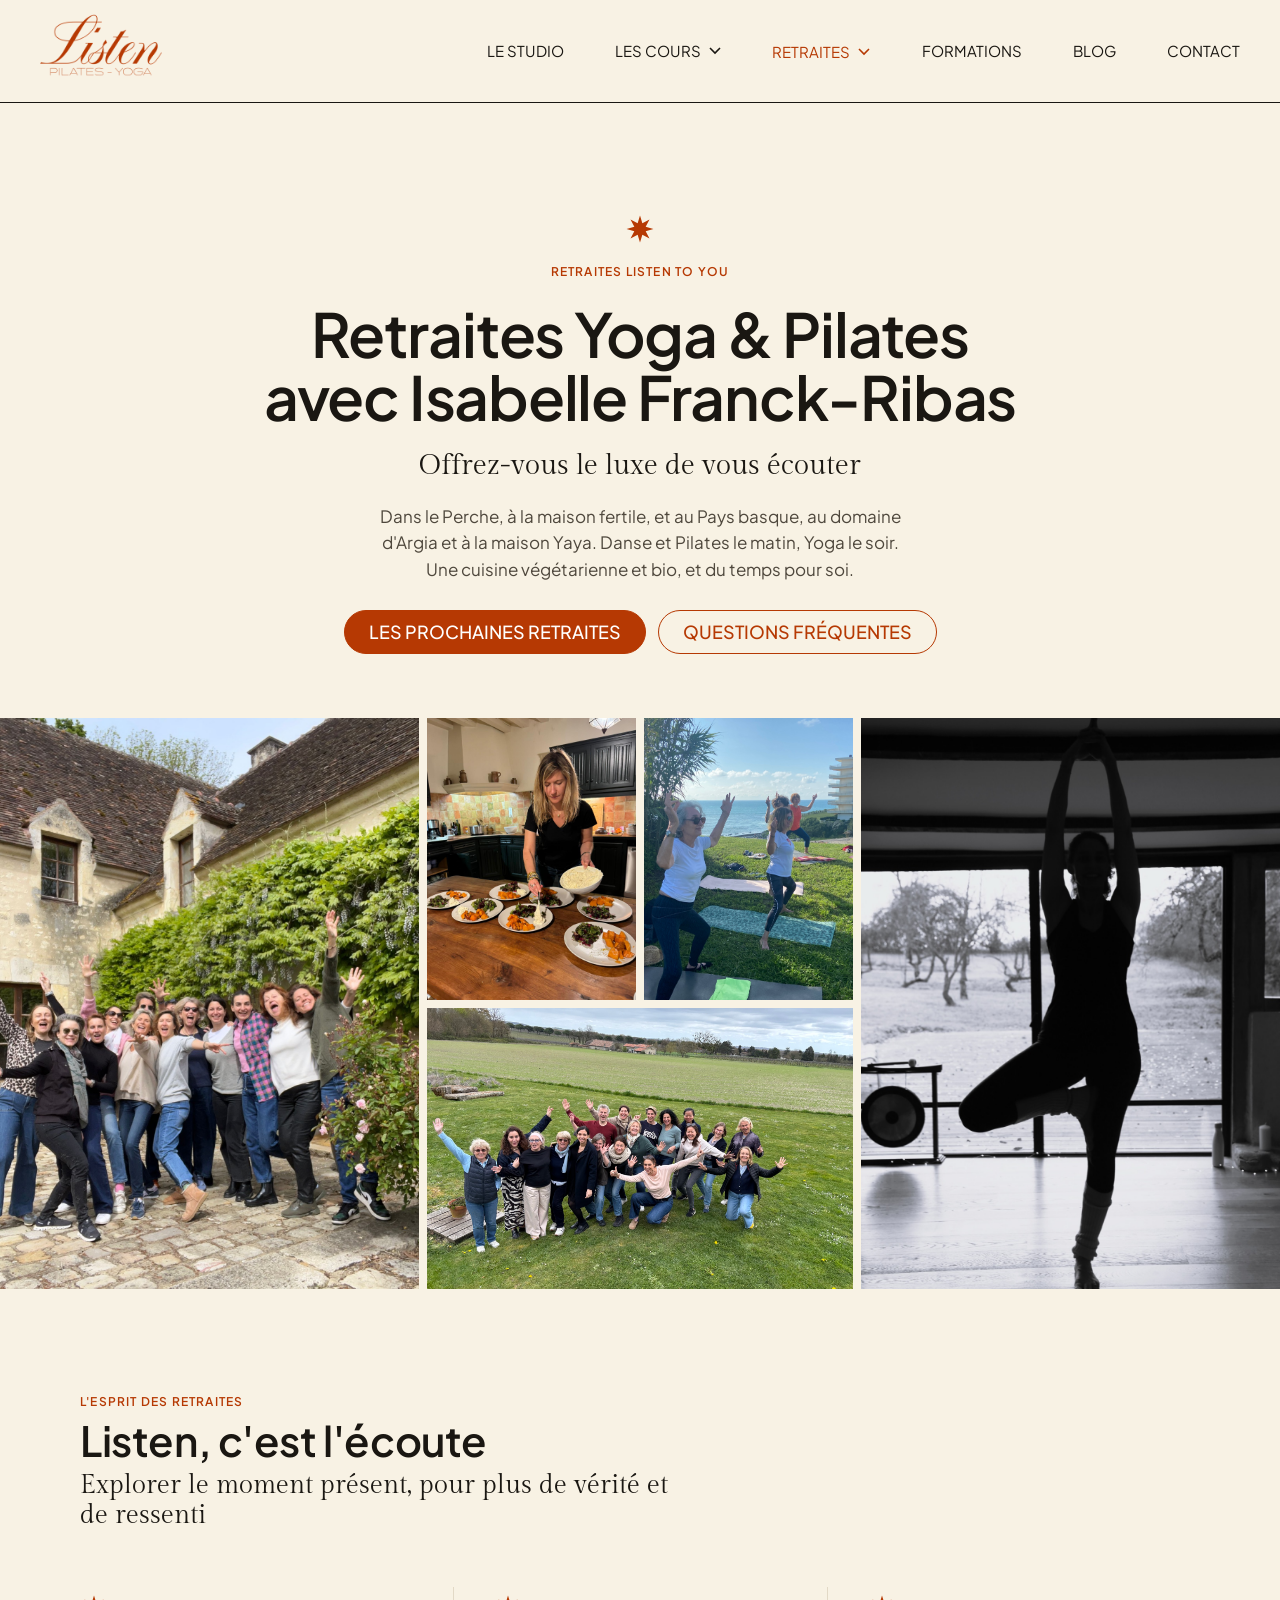
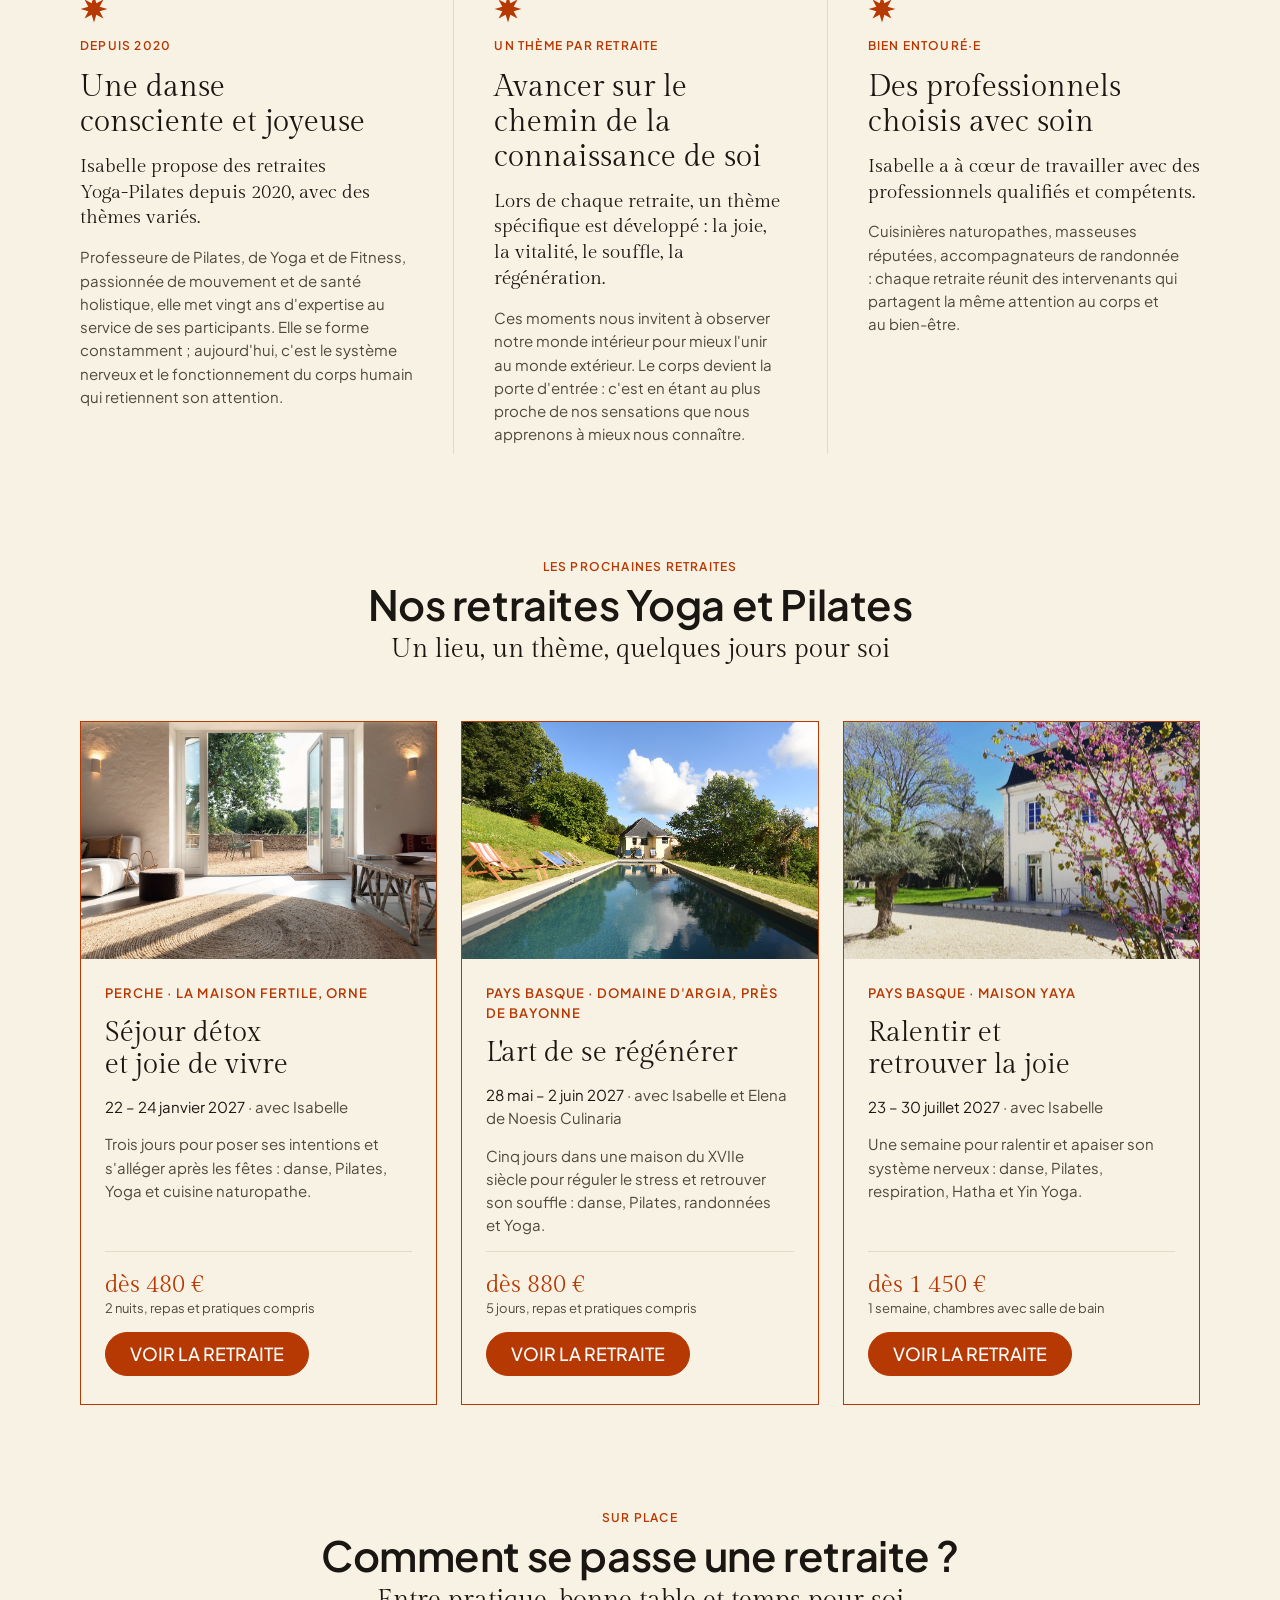
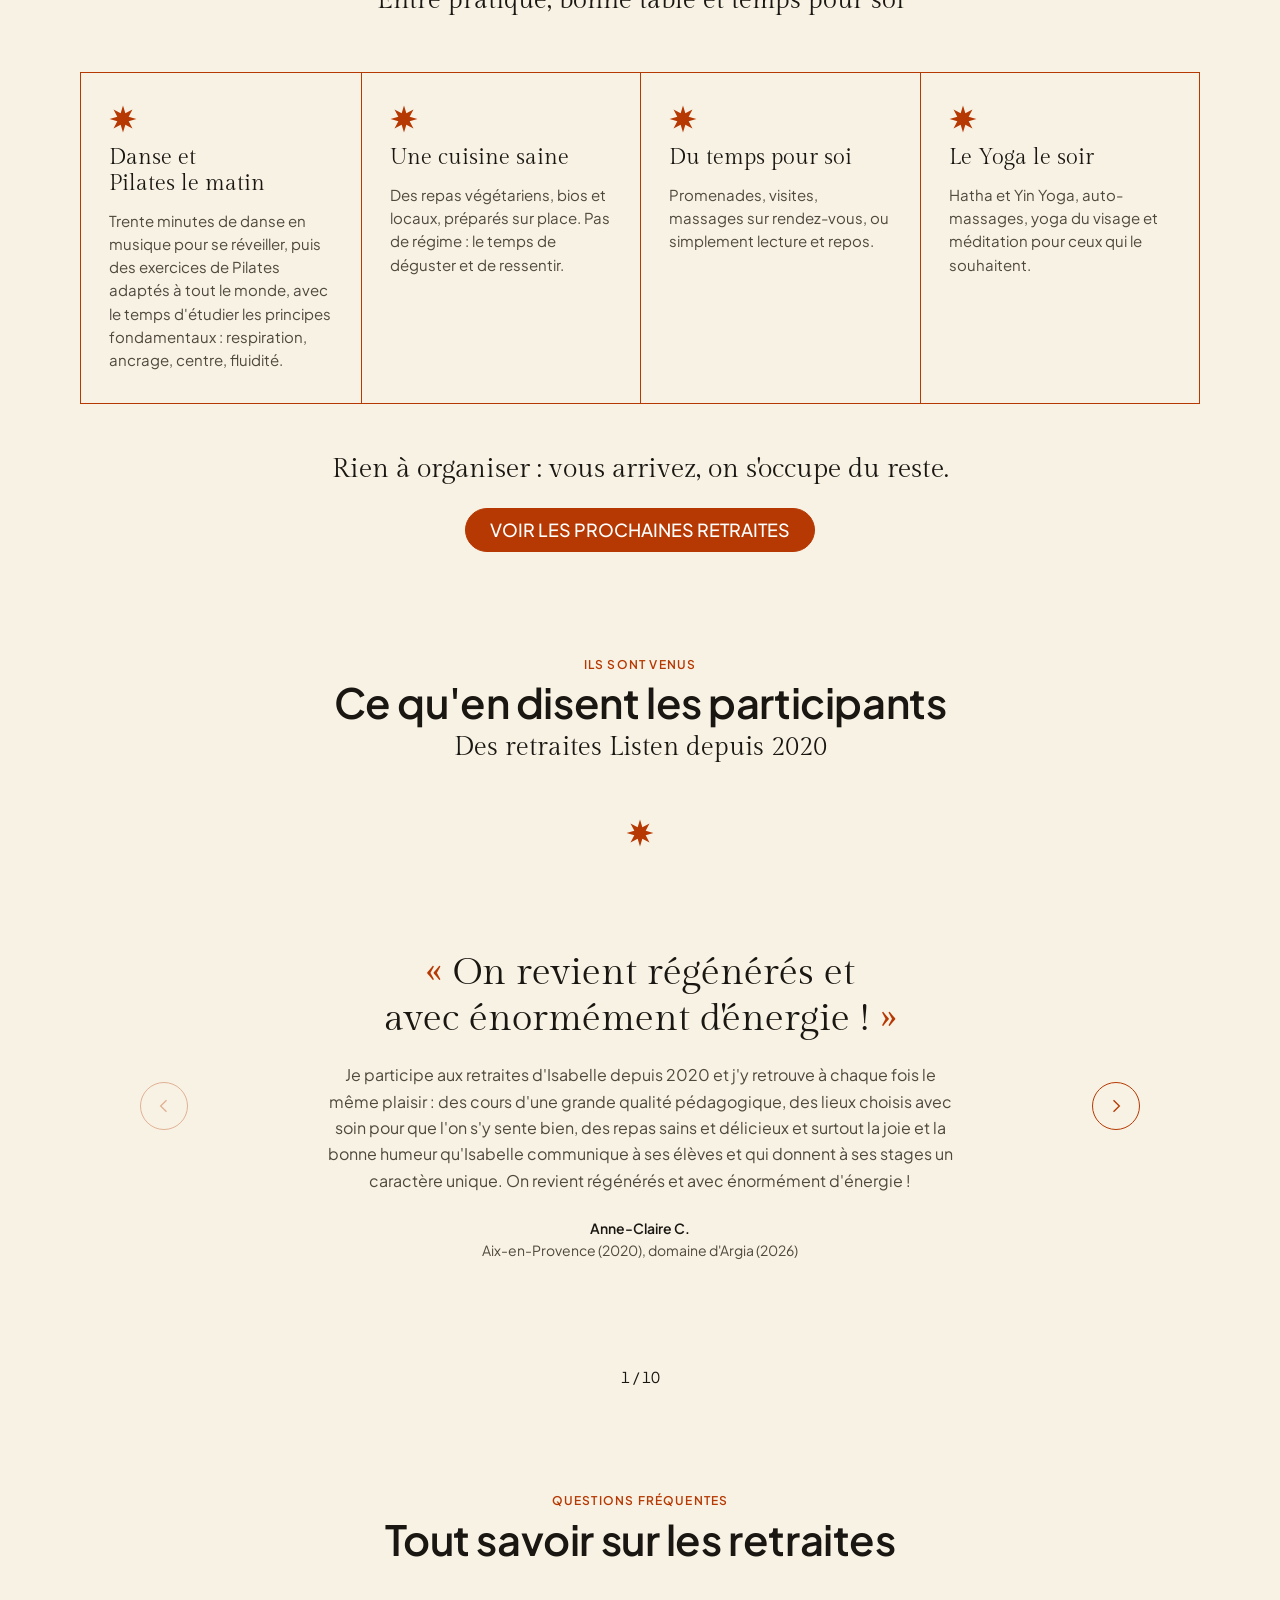
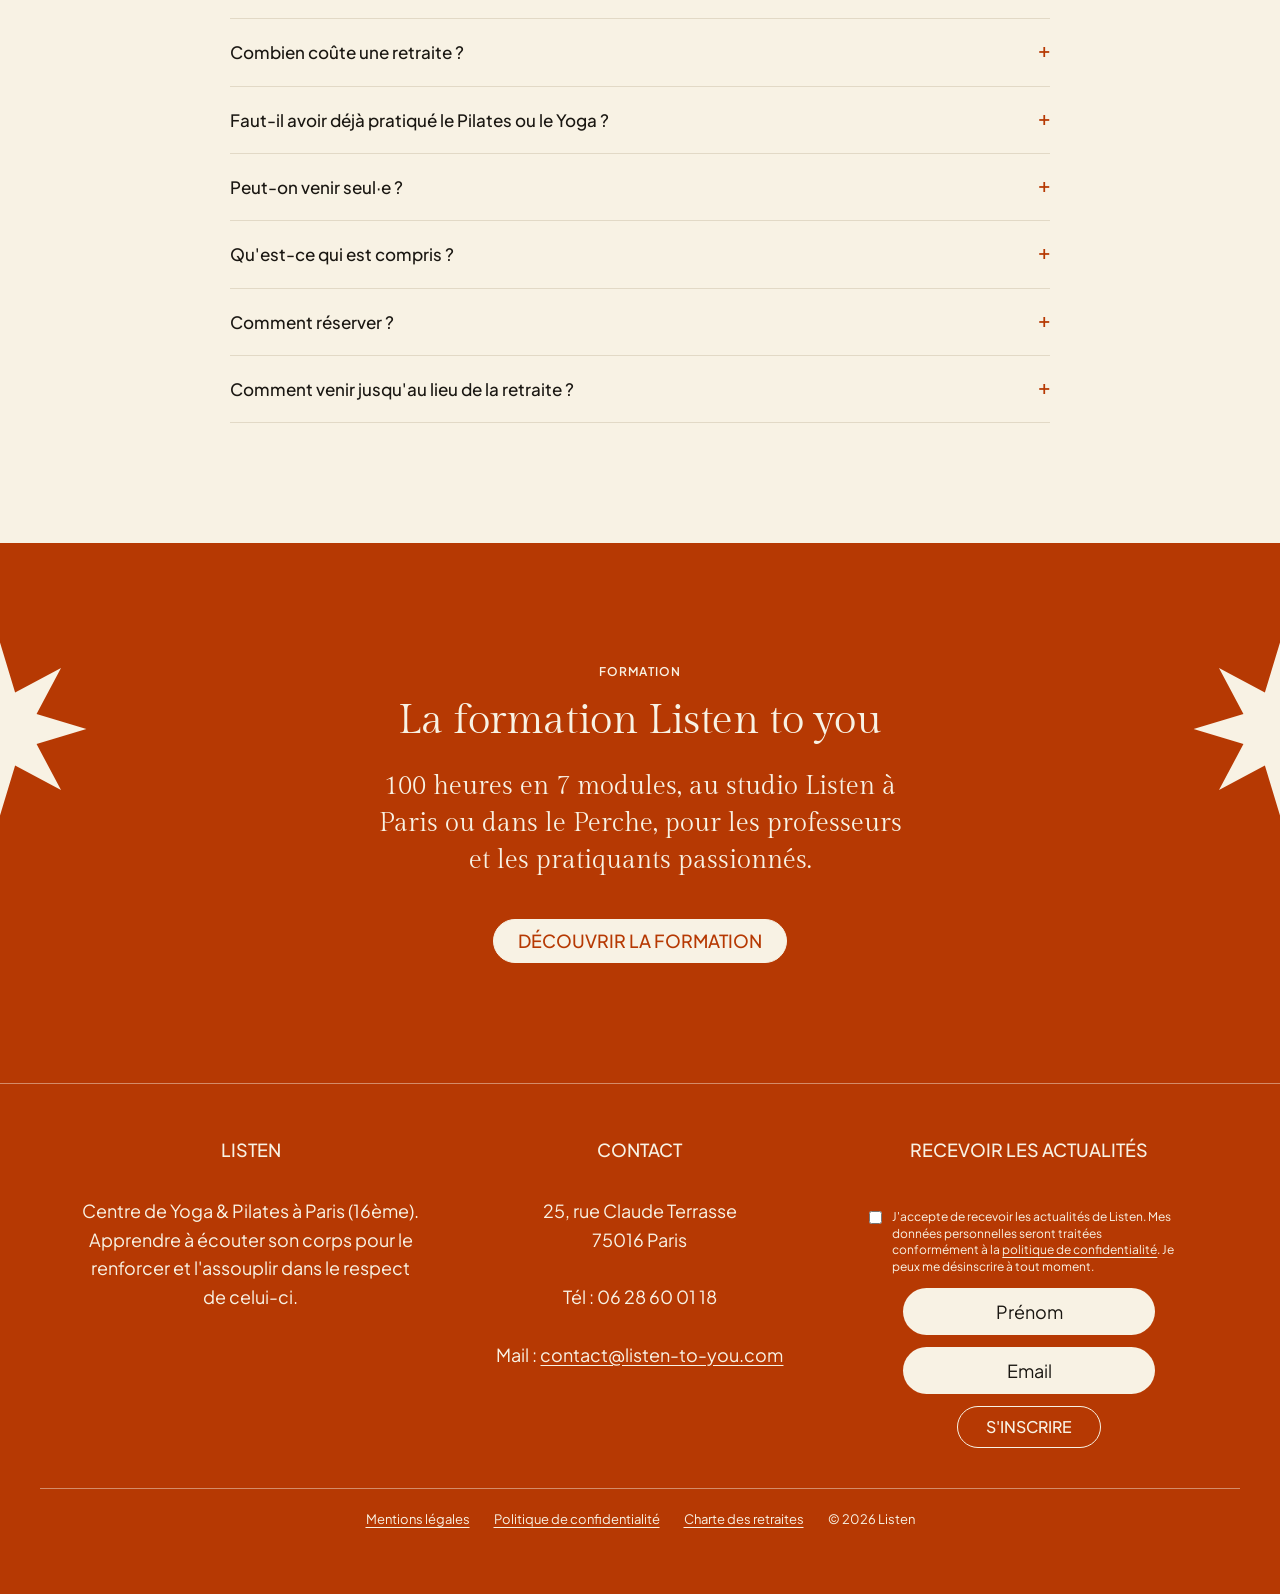
==== commit 6cc3d6b9: "Photos de retraites passées - Cartes d'activités (Perche, Argia, Yaya) : danse, Pilates et méditatio" ====
--- a/retraites.html
+++ b/retraites.html
@@ -87,11 +87,11 @@
   <!-- ============ GALERIE D'OUVERTURE ============ -->
   <section class="gallery-band" aria-label="Les retraites en images">
     <div class="gallery">
-      <img src="images/lieu-studio.jpg" alt="La salle de pratique de la maison fertile, dans le Perche, sous des suspensions en osier" loading="lazy" width="1066" height="1259">
-      <img src="images/lieu-salon-detail.jpg" alt="Un canapé aux coussins colorés dans le salon de la maison fertile" loading="lazy" width="710" height="887">
-      <img src="images/sejour-cuisine.jpg" alt="Un bouillon de légumes maison servi pendant une retraite" loading="lazy" width="1080" height="1069">
-      <img src="images/studio-yoga.jpg" alt="Une séance de Hatha Yoga en groupe avec Isabelle" loading="lazy" width="1400" height="934">
-      <img src="images/lieu-facade.jpg" alt="La façade en pierre de la maison fertile, dans le Perche" loading="lazy" width="700" height="883">
+      <img src="images/retraite-groupe-maison.jpg" alt="Les participantes d'une retraite réunies et souriantes devant une maison en pierre" loading="lazy" width="1200" height="1600">
+      <img src="images/retraite-cheffe-assiettes.jpg" alt="La cheffe dresse des assiettes végétariennes colorées dans la cuisine" loading="lazy" width="1200" height="1600">
+      <img src="images/retraite-yoga-ocean.jpg" alt="Une séance de Yoga sur l'herbe, face à l'océan" loading="lazy" width="1200" height="1600">
+      <img src="images/retraite-groupe-pelouse.jpg" alt="Le groupe d'une retraite, bras levés, sur une grande pelouse" loading="lazy" width="1600" height="1200">
+      <img src="images/retraite-yoga-arbre.jpg" alt="Une participante en posture de l'arbre devant une baie vitrée, en noir et blanc" loading="lazy" width="1066" height="1600">
     </div>
   </section>
 
--- a/css/retraites.css
+++ b/css/retraites.css
@@ -272,3 +272,6 @@
 .doc-sign { font-family: var(--f-serif); font-size: 1.25rem; color: var(--ink) !important; }
 .doc-back { display: flex; justify-content: center; }
 @media (max-width: 760px) { .doc-body { gap: 36px; margin-bottom: 72px; } .doc-table th, .doc-table td { padding: 12px; } }
+
+/* Galerie sur téléphone : la 5e photo est masquée, la 4e prend toute la largeur pour ne pas laisser de trou */
+@media (max-width: 760px) { .gallery img:nth-child(4) { grid-column: 1 / -1; } }
